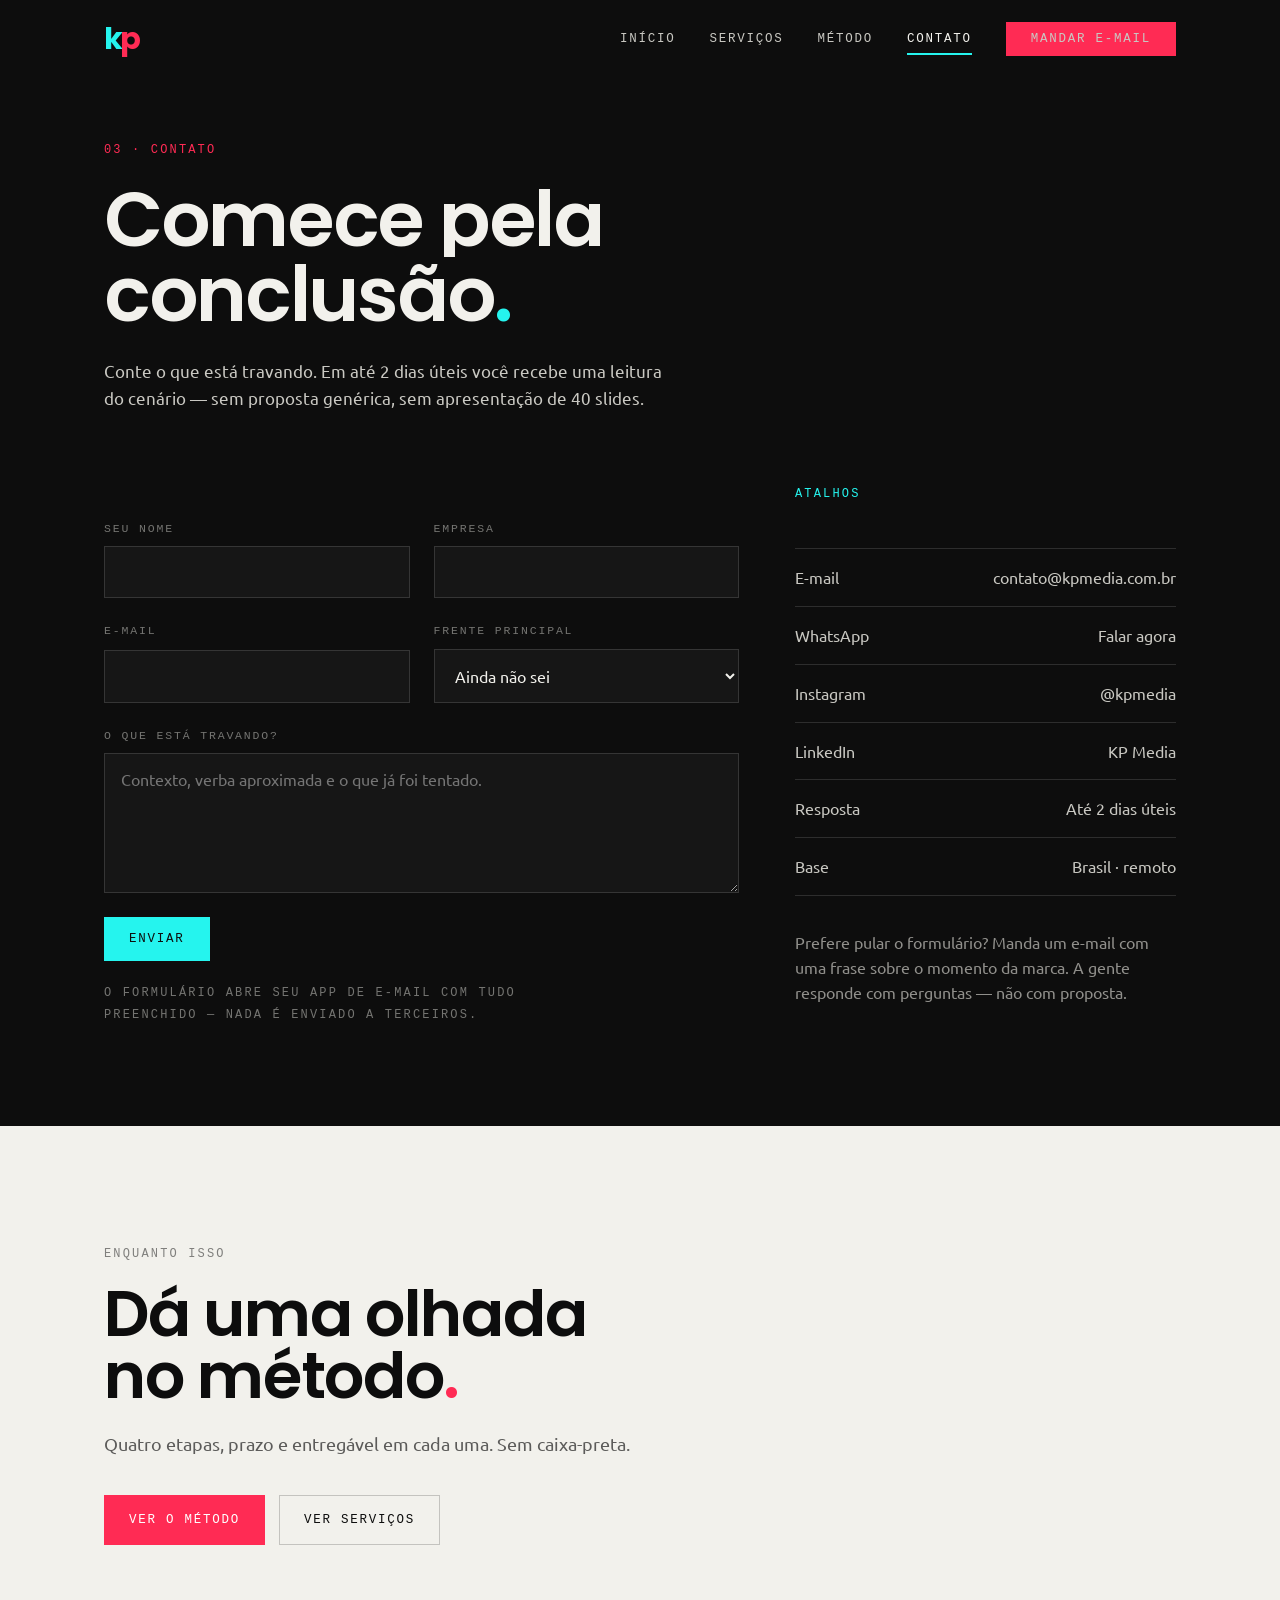
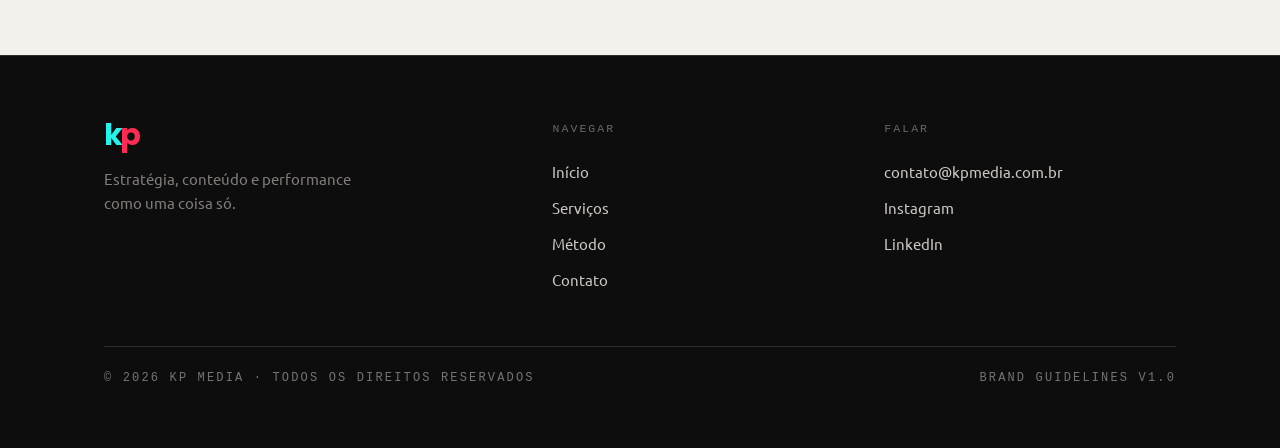
==== contato.html @ c73cdd26 "Site KP Media: 4 páginas com transição de cortina e motion - index, servicos, metodo e contato em HT" ====
<!DOCTYPE html>
<html lang="pt-BR">
<head>
<meta charset="utf-8">
<meta name="viewport" content="width=device-width, initial-scale=1">
<title>Contato — KP Media</title>
<meta name="description" content="Conte o que está travando. Em até 2 dias úteis você recebe uma leitura do cenário.">
<meta name="theme-color" content="#0D0D0D">
<link rel="icon" href="data:image/svg+xml,%3Csvg xmlns='http://www.w3.org/2000/svg' viewBox='0 0 32 32'%3E%3Crect width='32' height='32' fill='%230D0D0D'/%3E%3Ctext x='16' y='25' font-family='Poppins,Ubuntu,sans-serif' font-size='30' font-weight='700' fill='%23FF2B54' text-anchor='middle'%3Ep%3C/text%3E%3C/svg%3E">
<link rel="preconnect" href="https://fonts.googleapis.com">
<link rel="preconnect" href="https://fonts.gstatic.com" crossorigin>
<link href="https://fonts.googleapis.com/css2?family=Poppins:wght@500;600;700&family=Ubuntu:wght@400;500&family=Ubuntu+Sans+Mono:wght@400;500&display=swap" rel="stylesheet">
<link rel="stylesheet" href="assets/css/style.css">
<noscript><style>.curtain,.curtain__mark,.loader,.cursor{display:none!important}.rise{opacity:1;transform:none}.mask>span{transform:none}</style></noscript>
</head>
<body>

<div class="curtain is-cover" id="curtain" aria-hidden="true"><i></i><i></i><i></i><i></i><i></i></div>
<div class="curtain__mark" aria-hidden="true"><span class="logo"><span class="k">k</span><span class="p">p</span></span></div>
<div class="cursor" id="cursor" aria-hidden="true"></div>

<header class="nav" id="nav">
  <div class="wrap nav__in">
    <a href="index.html" class="logo" aria-label="KP Media — início"><span class="k">k</span><span class="p">p</span></a>
    <nav class="nav__links" id="menu">
      <a href="index.html">Início</a>
      <a href="servicos.html">Serviços</a>
      <a href="metodo.html">Método</a>
      <a href="contato.html" aria-current="page">Contato</a>
      <a href="mailto:contato@kpmedia.com.br" class="btn btn--rosa" data-magnet><span>Mandar e-mail</span></a>
    </nav>
    <button class="nav__toggle" id="toggle" aria-label="Abrir menu" aria-expanded="false" aria-controls="menu">
      <i></i><i></i><i></i>
    </button>
  </div>
  <span class="nav__prog" id="prog" aria-hidden="true"></span>
</header>

<main>
<section class="hero hero--curto">
  <div class="wrap">
    <span class="label label--rosa">03 · Contato</span>
    <h1 data-hero>
      <span class="mask"><span>Comece pela</span></span>
      <span class="mask"><span>conclusão<span class="dot-c">.</span></span></span>
    </h1>
    <p class="rise" data-delay="2">Conte o que está travando. Em até 2 dias úteis você recebe uma leitura do cenário — sem proposta genérica, sem apresentação de 40 slides.</p>
  </div>
</section>

<section class="sec sec--top">
  <div class="wrap contato__grid">
    <div>
      <form class="form rise" id="form" novalidate>
        <div class="field">
          <label for="nome">Seu nome</label>
          <input id="nome" name="nome" type="text" autocomplete="name" required>
        </div>
        <div class="field">
          <label for="empresa">Empresa</label>
          <input id="empresa" name="empresa" type="text" autocomplete="organization">
        </div>
        <div class="field">
          <label for="email">E-mail</label>
          <input id="email" name="email" type="email" autocomplete="email" required>
        </div>
        <div class="field">
          <label for="frente">Frente principal</label>
          <select id="frente" name="frente">
            <option>Ainda não sei</option>
            <option>Estratégia</option>
            <option>Conteúdo</option>
            <option>Performance</option>
            <option>As três</option>
          </select>
        </div>
        <div class="field field--full">
          <label for="mensagem">O que está travando?</label>
          <textarea id="mensagem" name="mensagem" placeholder="Contexto, verba aproximada e o que já foi tentado."></textarea>
        </div>
        <div class="form__foot">
          <button type="submit" class="btn btn--ciano" data-magnet><span>Enviar</span></button>
          <span class="form__msg" role="status"></span>
        </div>
      </form>
      <p class="label" style="margin-top:22px;line-height:1.8">O formulário abre seu app de e-mail com tudo preenchido — nada é enviado a terceiros.</p>
    </div>

    <aside>
      <span class="label label--ciano">Atalhos</span>
      <div class="info rise" data-delay="1">
        <div class="info__row"><span>E-mail</span><a href="mailto:contato@kpmedia.com.br">contato@kpmedia.com.br</a></div>
        <div class="info__row"><span>WhatsApp</span><a href="#" data-no-transition>Falar agora</a></div>
        <div class="info__row"><span>Instagram</span><a href="#" data-no-transition>@kpmedia</a></div>
        <div class="info__row"><span>LinkedIn</span><a href="#" data-no-transition>KP Media</a></div>
        <div class="info__row"><span>Resposta</span><span>Até 2 dias úteis</span></div>
        <div class="info__row"><span>Base</span><span>Brasil · remoto</span></div>
      </div>
      <p style="margin-top:34px;font-size:15.5px;color:rgba(201,200,194,.7)">
        Prefere pular o formulário? Manda um e-mail com uma frase sobre o momento da marca. A gente responde com perguntas — não com proposta.
      </p>
    </aside>
  </div>
</section>
</main>

<section class="cta">
  <div class="wrap">
    <span class="label rise">Enquanto isso</span>
    <h2 class="rise" data-delay="1" style="margin-top:18px">Dá uma olhada no método<span class="dot-r">.</span></h2>
    <p class="rise" data-delay="2">Quatro etapas, prazo e entregável em cada uma. Sem caixa-preta.</p>
    <div class="cta__row rise" data-delay="3">
      <a href="metodo.html" class="btn btn--rosa" data-magnet><span>Ver o método</span></a>
      <a href="servicos.html" class="btn btn--claro"><span>Ver serviços</span></a>
    </div>
  </div>
</section>

<footer class="ft">
  <div class="wrap">
    <div class="ft__grid">
      <div>
        <span class="logo"><span class="k">k</span><span class="p">p</span></span>
        <p style="margin-top:16px;font-size:15px;color:rgba(201,200,194,.6);max-width:34ch">
          Estratégia, conteúdo e performance como uma coisa só.
        </p>
      </div>
      <div>
        <h4>Navegar</h4>
        <a href="index.html">Início</a>
        <a href="servicos.html">Serviços</a>
        <a href="metodo.html">Método</a>
        <a href="contato.html">Contato</a>
      </div>
      <div>
        <h4>Falar</h4>
        <a href="mailto:contato@kpmedia.com.br">contato@kpmedia.com.br</a>
        <a href="#" data-no-transition>Instagram</a>
        <a href="#" data-no-transition>LinkedIn</a>
      </div>
    </div>
    <div class="ft__bar">
      <span class="label">© 2026 KP Media · Todos os direitos reservados</span>
      <span class="label">Brand guidelines v1.0</span>
    </div>
    <div class="ft__rule" aria-hidden="true"><i></i><i></i><i></i><i></i></div>
  </div>
</footer>

<script src="assets/js/main.js"></script>
</body>
</html>
---- assets/css/style.css ----
/* ============================================================
   KP MEDIA — folha de estilo única
   Tokens do Manual de Marca v1.0 (2026)
   Proporção alvo: 60% preto · 20% ciano · 15% rosa · 5% apoio
   ============================================================ */
:root{
  --preto:#0D0D0D;
  --grafite:#161616;
  --grafite-2:#1c1c1c;
  --ciano:#25F4EE;
  --rosa:#FF2B54;
  --off:#F2F1EC;
  --amarelo:#FFDE00;
  --violeta:#6C4CF5;
  --corpo-escuro:#C9C8C2;   /* corpo sobre fundo escuro — nunca branco puro */
  --linha:rgba(242,241,236,.14);

  --titulo:'Poppins','Ubuntu',system-ui,sans-serif;   /* fallback de All Round Gothic */
  --texto:'Ubuntu',system-ui,sans-serif;
  --mono:'Ubuntu Sans Mono',ui-monospace,monospace;

  --max:1200px;
  --gut:clamp(20px,5vw,64px);

  --ease:cubic-bezier(.22,1,.36,1);      /* saída suave, entrada rápida */
  --ease-io:cubic-bezier(.76,0,.24,1);   /* cortinas e painéis */
}

*,*::before,*::after{box-sizing:border-box}
html{-webkit-text-size-adjust:100%}
html.smooth{scroll-behavior:smooth}
body{
  margin:0;background:var(--preto);color:var(--corpo-escuro);
  font-family:var(--texto);font-size:17px;line-height:1.6;
  -webkit-font-smoothing:antialiased;overflow-x:hidden;
}
img{max-width:100%;display:block}
a{color:inherit}
::selection{background:var(--ciano);color:var(--preto)}

h1,h2,h3{font-family:var(--titulo);font-weight:600;letter-spacing:-.02em;line-height:.98;margin:0;font-style:normal}
p{margin:0;max-width:66ch}

.wrap{width:100%;max-width:var(--max);margin:0 auto;padding-inline:var(--gut)}
.only-desk{display:block}

/* label mono — único lugar com caixa alta, junto de botões */
.label{
  font-family:var(--mono);font-size:12px;letter-spacing:.18em;
  text-transform:uppercase;color:rgba(242,241,236,.45);display:inline-block;
}
.label--ciano{color:var(--ciano)}
.label--rosa{color:var(--rosa)}
.label--amarelo{color:var(--amarelo)}

/* ---------- Logotipo (PLACEHOLDER) ----------
   O manual proíbe redesenhar o monograma em fonte.
   Trocar este bloco pelo SVG oficial de kp antes de publicar. */
.logo{
  font-family:var(--titulo);font-weight:700;font-size:30px;letter-spacing:-.06em;
  line-height:1;display:inline-block;text-decoration:none;
}
.logo .k{color:var(--ciano);display:inline-block;transition:transform .35s var(--ease)}
.logo .p{color:var(--rosa);margin-left:-.04em;display:inline-block;transition:transform .35s var(--ease)}
.logo:hover .k{transform:translateY(-3px)}
.logo:hover .p{transform:translateY(3px)}

/* ============================ CORTINA DE TRANSIÇÃO ============================ */
.curtain{
  position:fixed;inset:0;z-index:120;display:flex;pointer-events:none;
}
.curtain i{
  flex:1;background:var(--grafite);transform:scaleY(0);transform-origin:bottom;
  transition:transform .5s var(--ease-io);border-block:8px solid var(--ciano);
}
.curtain i:nth-child(2){border-block-color:var(--rosa)}
.curtain i:nth-child(3){border-block-color:var(--amarelo)}
.curtain i:nth-child(4){border-block-color:var(--violeta)}
.curtain i:nth-child(5){border-block-color:var(--ciano)}
.curtain i:nth-child(1){transition-delay:0ms}
.curtain i:nth-child(2){transition-delay:60ms}
.curtain i:nth-child(3){transition-delay:120ms}
.curtain i:nth-child(4){transition-delay:180ms}
.curtain i:nth-child(5){transition-delay:240ms}
/* saída: sobe cobrindo a tela */
.curtain.is-out i{transform:scaleY(1);transform-origin:bottom}
/* entrada: começa cobrindo e desce */
.curtain.is-cover i{transform:scaleY(1);transform-origin:top;transition:none}
.curtain.is-in i{transform:scaleY(0);transform-origin:top;transition:transform .5s var(--ease-io)}
.curtain__mark{
  position:fixed;inset:0;z-index:121;display:grid;place-items:center;pointer-events:none;
  opacity:0;transition:opacity .3s ease;
}
.curtain__mark .logo{font-size:44px}
.curtain.is-out ~ .curtain__mark{opacity:1}

/* ============================ PRELOADER ============================ */
.loader{
  position:fixed;inset:0;z-index:200;background:var(--preto);
  display:grid;place-items:center;gap:0;
  transition:opacity .5s ease,visibility .5s ease;
}
.loader.done{opacity:0;visibility:hidden}
.loader__in{display:grid;justify-items:center;gap:26px;padding-inline:var(--gut)}
.loader .logo{font-size:56px}
.loader__bar{width:min(280px,60vw);height:2px;background:var(--linha);overflow:hidden}
.loader__bar i{display:block;height:100%;width:0;background:var(--ciano);transition:width .2s linear}
.loader__num{font-family:var(--mono);font-size:12px;letter-spacing:.18em;color:rgba(242,241,236,.45)}

/* ============================ NAV ============================ */
.nav{
  position:fixed;inset:0 0 auto 0;z-index:60;
  background:rgba(13,13,13,0);backdrop-filter:blur(0);
  transition:background .3s ease,backdrop-filter .3s ease,border-color .3s ease,transform .4s var(--ease);
  border-bottom:1px solid transparent;
}
.nav.solid{background:rgba(13,13,13,.88);backdrop-filter:blur(14px);border-bottom-color:var(--linha)}
.nav.hide{transform:translateY(-100%)}
.nav__in{display:flex;align-items:center;justify-content:space-between;gap:24px;height:78px}
.nav__links{display:flex;gap:34px;align-items:center}
.nav__links a{
  font-family:var(--mono);font-size:12.5px;letter-spacing:.14em;text-transform:uppercase;
  text-decoration:none;color:var(--corpo-escuro);padding-block:6px;position:relative;
  transition:color .2s ease;
}
.nav__links a::after{
  content:"";position:absolute;left:0;bottom:0;height:2px;width:0;background:var(--ciano);
  transition:width .25s var(--ease);
}
.nav__links a:hover::after,.nav__links a[aria-current="page"]::after{width:100%}
.nav__links a[aria-current="page"]{color:var(--off)}
.nav__links .btn::after{display:none}

/* barra de progresso de leitura */
.nav__prog{position:absolute;left:0;bottom:-1px;height:2px;width:100%;transform:scaleX(0);transform-origin:left;
  background:linear-gradient(90deg,var(--ciano),var(--rosa));transition:transform .1s linear}

.btn{
  display:inline-flex;align-items:center;gap:10px;
  font-family:var(--mono);font-size:12.5px;letter-spacing:.14em;text-transform:uppercase;
  padding:14px 24px;text-decoration:none;border:1px solid transparent;cursor:pointer;
  position:relative;overflow:hidden;isolation:isolate;
  transition:transform .18s var(--ease),color .25s ease,border-color .25s ease;
}
.btn > span{position:relative;z-index:2}
.btn::before{
  content:"";position:absolute;inset:0;z-index:1;transform:scaleY(0);transform-origin:bottom;
  transition:transform .32s var(--ease);
}
.btn:hover{transform:translateY(-2px)}
.btn:hover::before{transform:scaleY(1);transform-origin:top}
.btn--rosa{background:var(--rosa);color:#fff}            /* rosa → texto branco */
.btn--rosa::before{background:var(--off)}
.btn--rosa:hover{color:var(--preto)}
.btn--ciano{background:var(--ciano);color:var(--preto)}   /* ciano → texto preto */
.btn--ciano::before{background:var(--off)}
.btn--ciano:hover{color:var(--preto)}
.btn--ghost{border-color:var(--linha);color:var(--corpo-escuro)}
.btn--ghost::before{background:var(--ciano)}
.btn--ghost:hover{color:var(--preto);border-color:var(--ciano)}
.btn--preto{background:var(--preto);color:var(--off)}
.btn--preto::before{background:var(--off)}
.btn--preto:hover{color:var(--preto)}
.btn--claro{border-color:rgba(13,13,13,.2);color:var(--preto)}
.btn--claro::before{background:var(--preto)}
.btn--claro:hover{color:var(--off);border-color:var(--preto)}
.nav__toggle{display:none;background:none;border:0;color:var(--off);cursor:pointer;padding:8px;width:44px;height:44px}
.nav__toggle i{display:block;height:2px;background:var(--off);margin:5px 0;transition:transform .3s var(--ease),opacity .2s ease}
.nav__toggle[aria-expanded="true"] i:nth-child(1){transform:translateY(7px) rotate(45deg)}
.nav__toggle[aria-expanded="true"] i:nth-child(2){opacity:0}
.nav__toggle[aria-expanded="true"] i:nth-child(3){transform:translateY(-7px) rotate(-45deg)}

/* ============================ HERO ============================ */
.hero{position:relative;padding:150px 0 90px;overflow:hidden}
.hero__grid{display:grid;grid-template-columns:1.35fr .65fr;gap:56px;align-items:center}
.hero h1{
  font-size:clamp(44px,7.6vw,104px);letter-spacing:-.03em;color:var(--off);
  margin:26px 0 30px;
}
.hero h1 .dot-r{color:var(--rosa)}
.hero h1 .dot-c{color:var(--ciano)}
.hero p{font-size:clamp(17px,1.35vw,20px);max-width:56ch}
.hero__cta{display:flex;flex-wrap:wrap;gap:14px;margin-top:38px}
.hero--curto{padding:132px 0 64px}
.hero--curto h1{font-size:clamp(38px,6vw,80px);margin:22px 0 24px}

/* linhas de título com máscara (efeito de subida) */
.mask{display:block;overflow:hidden}
.mask > span{display:block;transform:translateY(110%);transition:transform .9s var(--ease)}
.is-ready .mask > span,.rise.in .mask > span{transform:none}
.mask:nth-child(2) > span{transition-delay:.08s}
.mask:nth-child(3) > span{transition-delay:.16s}

/* grafismos: corte diagonal 45° do k + contraforma do p */
.art{position:relative;aspect-ratio:1/1.12;min-height:260px;background:var(--grafite);overflow:hidden}
.art__diag{
  position:absolute;inset:0;background:var(--ciano);
  clip-path:polygon(100% 22%,100% 100%,0 100%);
  animation:diag 14s var(--ease) infinite alternate;
}
.art__p{
  position:absolute;width:44%;aspect-ratio:1/1.18;border-radius:50%;
  background:var(--rosa);left:11%;top:11%;will-change:transform;
}
.art__blk{position:absolute;right:0;top:0;width:22%;aspect-ratio:1;background:var(--amarelo);will-change:transform}
@keyframes diag{
  0%{clip-path:polygon(100% 22%,100% 100%,0 100%)}
  100%{clip-path:polygon(100% 8%,100% 100%,0 100%)}
}

/* ============================ MARQUEE ============================ */
.marquee{
  border-block:1px solid var(--linha);padding:18px 0;overflow:hidden;
  display:flex;gap:0;user-select:none;
}
.marquee__track{display:flex;gap:0;flex:0 0 auto;animation:slide 28s linear infinite}
.marquee:hover .marquee__track{animation-play-state:paused}
.marquee span{
  font-family:var(--titulo);font-weight:600;font-size:clamp(22px,3vw,38px);
  color:rgba(242,241,236,.16);padding-inline:26px;white-space:nowrap;letter-spacing:-.02em;
}
.marquee span b{color:var(--ciano);font-weight:600}
.marquee span i{color:var(--rosa);font-style:normal}
@keyframes slide{to{transform:translateX(-100%)}}

/* ============================ PILARES ============================ */
.pillars{border-top:1px solid var(--linha);border-bottom:1px solid var(--linha);padding:56px 0}
.pillars__grid{display:grid;grid-template-columns:repeat(3,1fr);gap:40px}
.pillar{border-top:2px solid;padding-top:18px;transition:transform .3s var(--ease)}
.pillar:hover{transform:translateY(-4px)}
.pillar:nth-child(1){border-color:var(--ciano)}
.pillar:nth-child(2){border-color:var(--rosa)}
.pillar:nth-child(3){border-color:var(--amarelo)}
.pillar h3{font-size:19px;color:var(--off);margin-bottom:7px;letter-spacing:-.01em;line-height:1.2}
.pillar p{font-size:15.5px;color:rgba(201,200,194,.7)}

/* ============================ SEÇÃO GENÉRICA ============================ */
.sec{padding:110px 0 100px}
.sec--top{padding-top:0}
.sec__head{display:grid;grid-template-columns:1fr 1fr;gap:48px;align-items:end;margin-bottom:56px}
.sec__head h2{font-size:clamp(34px,4.6vw,62px);color:var(--off)}
.sec__head h2 em{font-style:normal;color:var(--ciano)}
.sec__head h2 .r{color:var(--rosa)}

/* ============================ CARDS DE SERVIÇO ============================ */
.cards{display:grid;grid-template-columns:repeat(3,1fr);gap:2px;background:var(--linha)}
.card{
  background:var(--grafite);padding:44px 34px 40px;position:relative;overflow:hidden;
  transition:background .25s ease;
}
.card::before{ /* corte diagonal 45°, sempre */
  content:"";position:absolute;top:0;right:0;width:74px;aspect-ratio:1;
  clip-path:polygon(100% 0,100% 100%,0 0);opacity:.9;transition:width .35s var(--ease);
}
.card:nth-child(1)::before{background:var(--ciano)}
.card:nth-child(2)::before{background:var(--rosa)}
.card:nth-child(3)::before{background:var(--amarelo)}
.card:hover{background:var(--grafite-2)}
.card:hover::before{width:110px}
.card h3{font-size:27px;color:var(--off);margin:20px 0 12px}
.card p{font-size:15.5px;color:rgba(201,200,194,.72)}
.card ul{list-style:none;margin:26px 0 0;padding:0;border-top:1px solid var(--linha)}
.card li{
  font-size:14.5px;padding:11px 0;border-bottom:1px solid var(--linha);
  display:flex;gap:12px;align-items:baseline;color:rgba(201,200,194,.85);
  transition:padding-left .25s var(--ease),color .25s ease;
}
.card li:hover{padding-left:8px;color:var(--off)}
.card li span{font-family:var(--mono);font-size:11px;color:rgba(242,241,236,.35)}

/* ============================ NÚMEROS ============================ */
.stats{display:grid;grid-template-columns:repeat(4,1fr);gap:2px;background:var(--linha)}
.stat{background:var(--preto);padding:38px 26px}
.stat b{
  display:block;font-family:var(--titulo);font-weight:700;letter-spacing:-.03em;
  font-size:clamp(38px,4.6vw,60px);color:var(--off);line-height:1;
}
.stat:nth-child(1) b{color:var(--ciano)}
.stat:nth-child(2) b{color:var(--rosa)}
.stat:nth-child(3) b{color:var(--amarelo)}
.stat:nth-child(4) b{color:var(--violeta)}
.stat p{font-size:14.5px;color:rgba(201,200,194,.62);margin-top:12px;max-width:24ch}

/* ============================ PASSOS / MÉTODO ============================ */
.steps{display:grid;gap:2px;background:var(--linha);border-block:1px solid var(--linha)}
.step{background:var(--preto);padding:34px 0;position:relative}
.step__in{display:grid;grid-template-columns:110px 1fr 1fr;gap:32px;align-items:start}
.step__n{font-family:var(--mono);font-size:12px;letter-spacing:.18em;color:rgba(242,241,236,.35);padding-top:6px}
.step h3{font-size:clamp(24px,2.8vw,34px);color:var(--off)}
.step p{font-size:15.5px;color:rgba(201,200,194,.7)}
.step::after{
  content:"";position:absolute;left:0;top:0;height:100%;width:3px;background:var(--ciano);
  transform:scaleY(0);transform-origin:top;transition:transform .45s var(--ease);
}
.step.in::after{transform:scaleY(1)}
.step:nth-child(2)::after{background:var(--rosa)}
.step:nth-child(3)::after{background:var(--amarelo)}
.step:nth-child(4)::after{background:var(--violeta)}

/* ============================ ACORDEÃO ============================ */
.acc{border-top:1px solid var(--linha)}
.acc__item{border-bottom:1px solid var(--linha)}
.acc__btn{
  width:100%;background:none;border:0;color:var(--off);text-align:left;cursor:pointer;
  font-family:var(--titulo);font-weight:600;font-size:clamp(18px,2vw,24px);letter-spacing:-.01em;
  padding:26px 44px 26px 0;position:relative;transition:color .2s ease;
}
.acc__btn:hover{color:var(--ciano)}
.acc__btn::after{
  content:"";position:absolute;right:6px;top:50%;width:14px;height:2px;background:currentColor;
  transform:translateY(-50%);
}
.acc__btn::before{
  content:"";position:absolute;right:12px;top:50%;width:2px;height:14px;background:currentColor;
  transform:translateY(-50%) scaleY(1);transition:transform .3s var(--ease);
}
.acc__btn[aria-expanded="true"]::before{transform:translateY(-50%) scaleY(0)}
.acc__panel{display:grid;grid-template-rows:0fr;transition:grid-template-rows .4s var(--ease)}
.acc__panel > div{overflow:hidden}
.acc__item.open .acc__panel{grid-template-rows:1fr}
.acc__panel p{font-size:15.5px;color:rgba(201,200,194,.7);padding-bottom:26px;max-width:70ch}

/* ============================ CITAÇÃO ============================ */
.quote{padding:100px 0;border-top:1px solid var(--linha)}
.quote blockquote{margin:0;max-width:22ch}
.quote q{
  font-family:var(--titulo);font-weight:600;font-size:clamp(28px,4vw,54px);color:var(--off);
  letter-spacing:-.02em;line-height:1.04;quotes:none;display:block;max-width:20ch;
}
.quote q em{font-style:normal;color:var(--rosa)}
.quote figcaption{margin-top:28px}

/* ============================ FAIXA 45° ============================ */
.stripe{
  padding:52px 0;color:var(--preto);
  background:repeating-linear-gradient(45deg,var(--amarelo) 0 26px,var(--preto) 26px 52px);
}
.stripe__in{
  background:var(--amarelo);padding:34px var(--gut);
  display:flex;flex-wrap:wrap;gap:24px;align-items:center;justify-content:space-between;
  max-width:var(--max);margin:0 auto;
}
.stripe h3{font-size:clamp(22px,2.6vw,32px);color:var(--preto);max-width:22ch}

/* ============================ CTA ============================ */
.cta{padding:110px 0;background:var(--off);color:var(--preto)}
.cta h2{font-size:clamp(34px,5vw,68px);color:var(--preto);max-width:14ch}
.cta h2 .dot-c{color:var(--ciano)}
.cta h2 .dot-r{color:var(--rosa)}
.cta p{color:rgba(13,13,13,.66);margin-top:22px;font-size:18px}
.cta__row{display:flex;flex-wrap:wrap;gap:14px;margin-top:36px}
.cta .label{color:rgba(13,13,13,.5)}

/* ============================ FORMULÁRIO ============================ */
.form{display:grid;grid-template-columns:1fr 1fr;gap:24px;margin-top:44px;max-width:820px}
.field{display:grid;gap:8px}
.field--full{grid-column:1/-1}
.field label{font-family:var(--mono);font-size:11.5px;letter-spacing:.16em;text-transform:uppercase;color:rgba(242,241,236,.45)}
.field input,.field textarea,.field select{
  background:var(--grafite);border:1px solid var(--linha);color:var(--off);
  font-family:var(--texto);font-size:16px;padding:15px 16px;width:100%;
  transition:border-color .25s ease,background .25s ease;
}
.field textarea{min-height:140px;resize:vertical}
.field input:focus,.field textarea:focus,.field select:focus{
  outline:none;border-color:var(--ciano);background:var(--grafite-2);
}
.form__foot{grid-column:1/-1;display:flex;flex-wrap:wrap;gap:18px;align-items:center}
.form__msg{font-family:var(--mono);font-size:12px;letter-spacing:.12em;text-transform:uppercase;color:var(--ciano);opacity:0;transition:opacity .3s ease}
.form__msg.show{opacity:1}

/* lista de contato */
.contato__grid{display:grid;grid-template-columns:1.25fr .75fr;gap:56px;align-items:start}
.info{border-top:1px solid var(--linha);margin-top:44px}
.info__row{display:flex;justify-content:space-between;gap:20px;padding:16px 0;border-bottom:1px solid var(--linha);font-size:15.5px}
.info__row a{text-decoration:none;transition:color .2s ease}
.info__row a:hover{color:var(--ciano)}

/* ============================ FOOTER ============================ */
.ft{padding:64px 0 30px;border-top:1px solid var(--linha)}
.ft__grid{display:grid;grid-template-columns:1.4fr 1fr 1fr;gap:40px;margin-bottom:48px}
.ft h4{font-family:var(--mono);font-size:11.5px;letter-spacing:.18em;text-transform:uppercase;
  color:rgba(242,241,236,.4);margin:0 0 16px;font-weight:400}
.ft a{display:block;text-decoration:none;font-size:15px;padding:6px 0;color:var(--corpo-escuro);
  transition:color .2s ease,transform .2s var(--ease)}
.ft a:hover{color:var(--ciano);transform:translateX(4px)}
.ft__bar{
  display:flex;flex-wrap:wrap;gap:14px;justify-content:space-between;align-items:center;
  border-top:1px solid var(--linha);padding-top:22px;
}
.ft__rule{display:flex;height:5px;margin-top:26px}
.ft__rule i{flex:1;transform:scaleX(0);transform-origin:left;transition:transform .6s var(--ease)}
.ft__rule.in i{transform:scaleX(1)}
.ft__rule i:nth-child(1){background:var(--ciano);transition-delay:0s}
.ft__rule i:nth-child(2){background:var(--rosa);transition-delay:.1s}
.ft__rule i:nth-child(3){background:var(--amarelo);transition-delay:.2s}
.ft__rule i:nth-child(4){background:var(--violeta);transition-delay:.3s}

/* ============================ CURSOR ============================ */
.cursor{
  position:fixed;top:0;left:0;width:26px;height:26px;border:1px solid var(--ciano);border-radius:50%;
  z-index:150;pointer-events:none;transform:translate(-50%,-50%);opacity:0;
  transition:opacity .3s ease,width .25s var(--ease),height .25s var(--ease),background .25s ease;
  mix-blend-mode:difference;
}
.cursor.on{opacity:1}
.cursor.big{width:56px;height:56px;background:rgba(37,244,238,.16)}

/* ============================ MOTION ============================ */
.rise{opacity:0;transform:translateY(24px);transition:opacity .7s var(--ease),transform .7s var(--ease)}
.rise.in{opacity:1;transform:none}
.rise[data-delay="1"]{transition-delay:.09s}
.rise[data-delay="2"]{transition-delay:.18s}
.rise[data-delay="3"]{transition-delay:.27s}
.rise[data-delay="4"]{transition-delay:.36s}

/* ============================ RESPONSIVO ============================ */
@media (max-width:960px){
  .hero__grid{grid-template-columns:1fr}
  .art{order:-1;max-width:300px;min-height:200px}
  .cards{grid-template-columns:1fr}
  .sec__head{grid-template-columns:1fr;gap:20px}
  .pillars__grid{grid-template-columns:1fr;gap:28px}
  .stats{grid-template-columns:1fr 1fr}
  .step__in{grid-template-columns:1fr;gap:14px}
  .contato__grid{grid-template-columns:1fr;gap:36px}
  .ft__grid{grid-template-columns:1fr 1fr;gap:32px}
}
@media (max-width:720px){
  .only-desk{display:none}
  .nav__links{
    position:fixed;inset:78px 0 auto 0;flex-direction:column;gap:0;align-items:stretch;
    background:var(--preto);border-bottom:1px solid var(--linha);padding:8px var(--gut) 22px;
    display:none;
  }
  .nav__links.open{display:flex}
  .nav__links.open a{animation:navIn .4s var(--ease) both}
  .nav__links.open a:nth-child(1){animation-delay:.04s}
  .nav__links.open a:nth-child(2){animation-delay:.09s}
  .nav__links.open a:nth-child(3){animation-delay:.14s}
  .nav__links.open a:nth-child(4){animation-delay:.19s}
  .nav__links.open a:nth-child(5){animation-delay:.24s}
  @keyframes navIn{from{opacity:0;transform:translateY(12px)}to{opacity:1;transform:none}}
  .nav__links a{padding:15px 0;border-bottom:1px solid var(--linha)}
  .nav__links .btn{justify-content:center;margin-top:14px;border-bottom:0}
  .nav__toggle{display:block}
  .hero{padding-top:118px}
  .sec{padding:80px 0 70px}
  .stats{grid-template-columns:1fr}
  .form{grid-template-columns:1fr}
  .stripe__in{flex-direction:column;align-items:flex-start}
  .ft__grid{grid-template-columns:1fr}
}

@media (prefers-reduced-motion:reduce){
  .rise{opacity:1;transform:none;transition:none}
  .mask > span{transform:none;transition:none}
  .curtain,.curtain__mark,.cursor{display:none}
  .marquee__track,.art__diag{animation:none}
  .step::after,.ft__rule i{transform:none}
  html.smooth{scroll-behavior:auto}
  *{animation-duration:.001ms !important;transition-duration:.001ms !important}
}
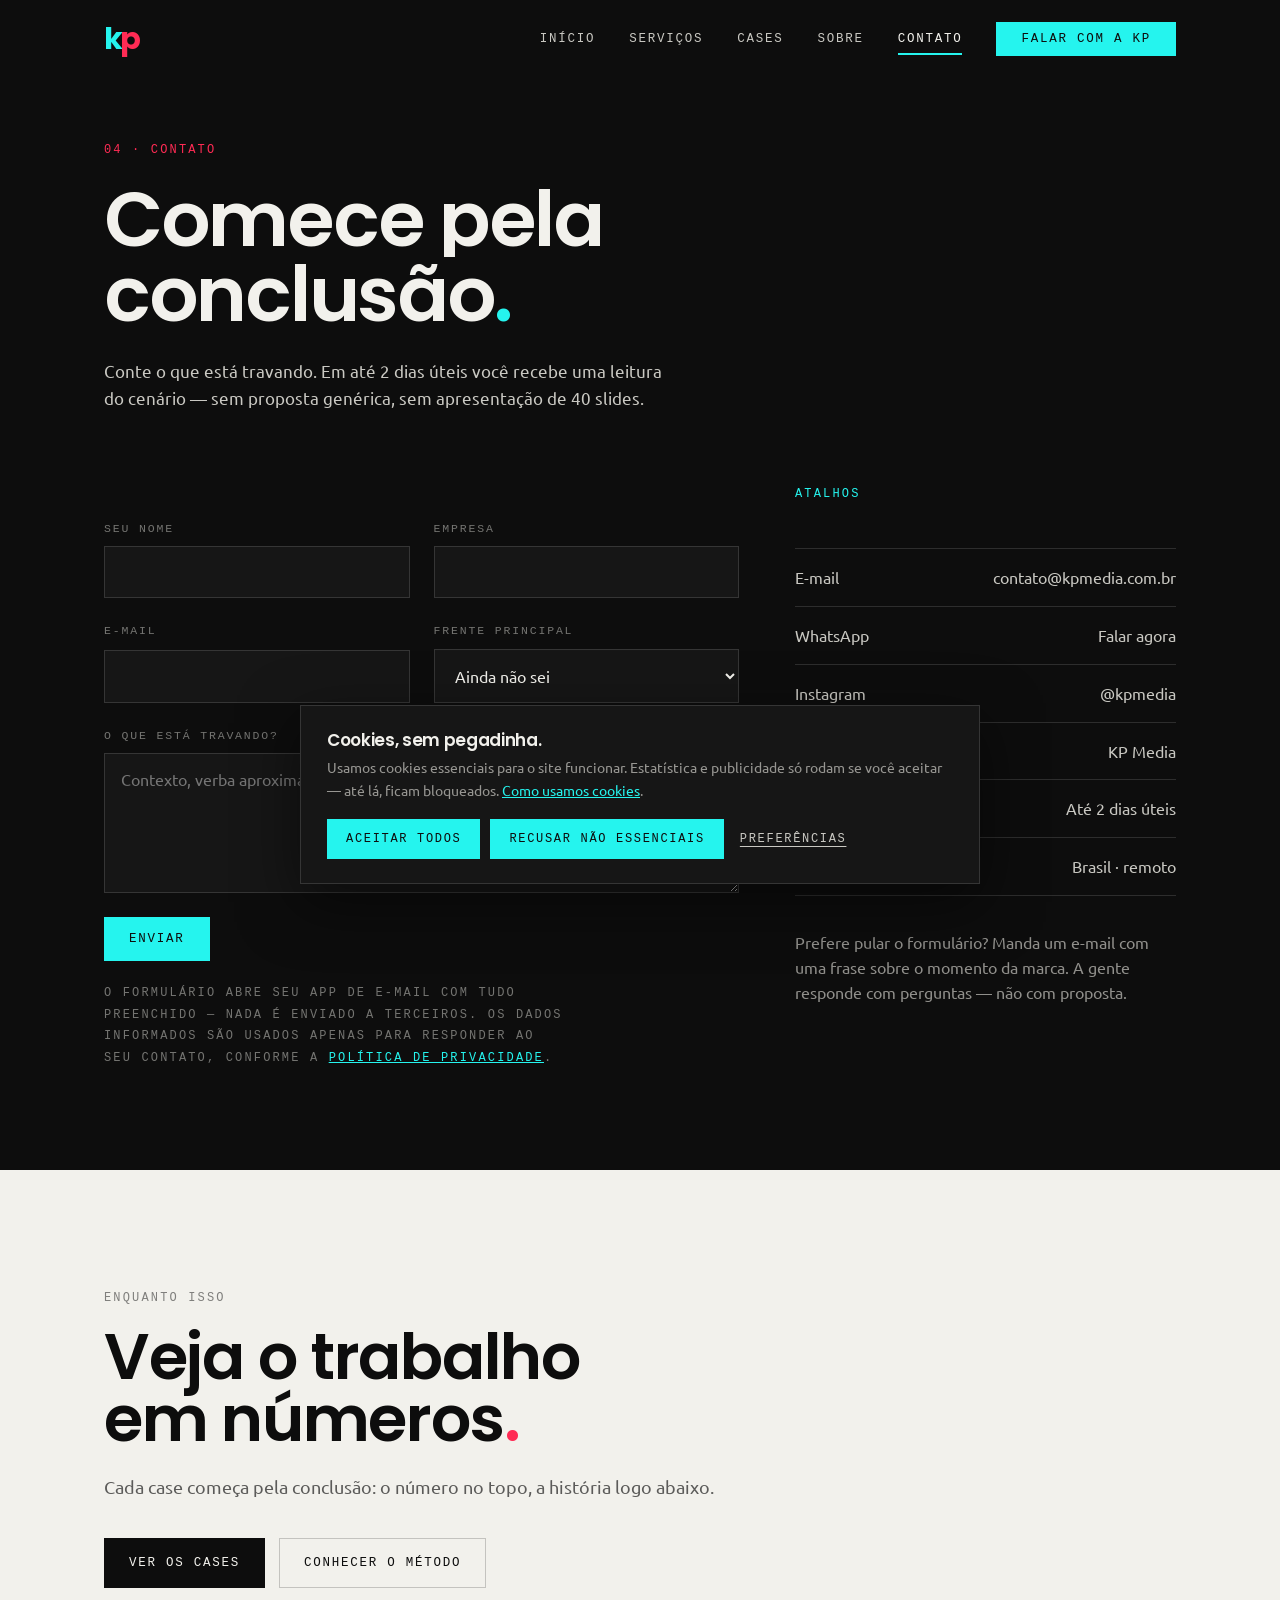
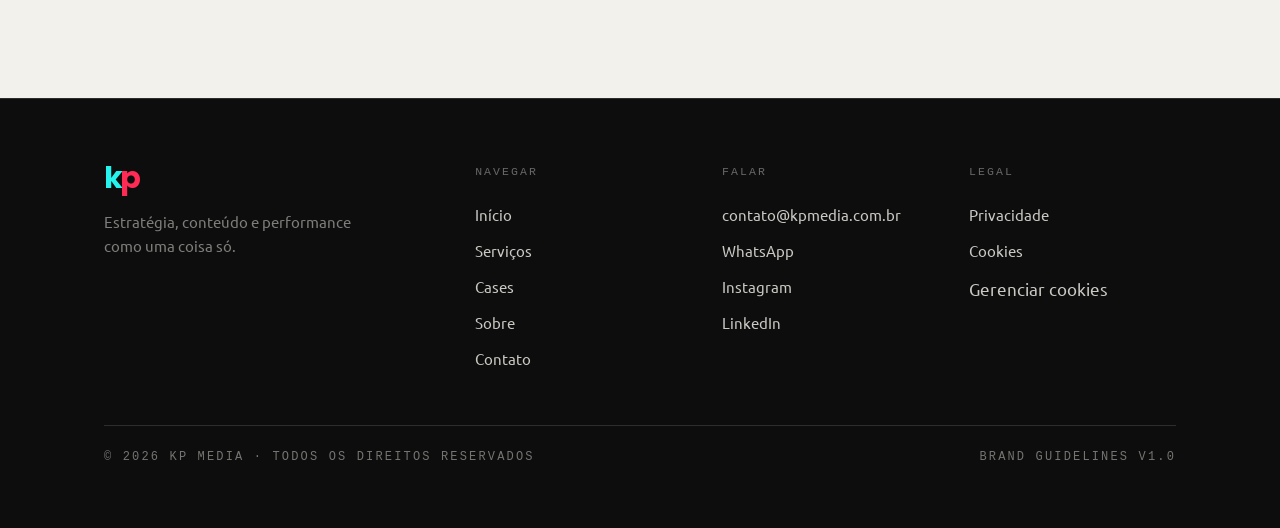
==== commit 847398a3: "Faixa visual nos cases, og-image, 404, robots/sitemap e reveals extras - Páginas de case ganham faix" ====
--- a/contato.html
+++ b/contato.html
@@ -4,16 +4,26 @@
 <meta charset="utf-8">
 <meta name="viewport" content="width=device-width, initial-scale=1">
 <title>Contato — KP Media</title>
-<meta name="description" content="Conte o que está travando. Em até 2 dias úteis você recebe uma leitura do cenário.">
+<meta name="description" content="Conte o que está travando. Em até 2 dias úteis você recebe uma leitura do cenário — sem proposta genérica.">
 <meta name="theme-color" content="#0D0D0D">
+<meta property="og:title" content="Contato — KP Media">
+<meta property="og:description" content="Conte o que está travando. Em até 2 dias úteis você recebe uma leitura do cenário — sem proposta genérica.">
+<meta property="og:type" content="website">
+<!-- TROCAR o domínio quando o site for publicado -->
+<meta property="og:image" content="https://www.kpmedia.com.br/assets/og/og.png">
+<meta property="og:image:width" content="1200">
+<meta property="og:image:height" content="630">
+<meta name="twitter:card" content="summary_large_image">
 <link rel="icon" href="data:image/svg+xml,%3Csvg xmlns='http://www.w3.org/2000/svg' viewBox='0 0 32 32'%3E%3Crect width='32' height='32' fill='%230D0D0D'/%3E%3Ctext x='16' y='25' font-family='Poppins,Ubuntu,sans-serif' font-size='30' font-weight='700' fill='%23FF2B54' text-anchor='middle'%3Ep%3C/text%3E%3C/svg%3E">
 <link rel="preconnect" href="https://fonts.googleapis.com">
 <link rel="preconnect" href="https://fonts.gstatic.com" crossorigin>
 <link href="https://fonts.googleapis.com/css2?family=Poppins:wght@500;600;700&family=Ubuntu:wght@400;500&family=Ubuntu+Sans+Mono:wght@400;500&display=swap" rel="stylesheet">
 <link rel="stylesheet" href="assets/css/style.css">
-<noscript><style>.curtain,.curtain__mark,.loader,.cursor{display:none!important}.rise{opacity:1;transform:none}.mask>span{transform:none}</style></noscript>
+<noscript><style>.curtain,.curtain__mark,.loader,.cursor,.ckbar{display:none!important}.rise{opacity:1;transform:none}.mask>span{transform:none}</style></noscript>
 </head>
 <body>
+
+<a class="skip-link" href="#conteudo">Pular para o conteúdo</a>
 
 <div class="curtain is-cover" id="curtain" aria-hidden="true"><i></i><i></i><i></i><i></i><i></i></div>
 <div class="curtain__mark" aria-hidden="true"><span class="logo"><span class="k">k</span><span class="p">p</span></span></div>
@@ -22,12 +32,13 @@
 <header class="nav" id="nav">
   <div class="wrap nav__in">
     <a href="index.html" class="logo" aria-label="KP Media — início"><span class="k">k</span><span class="p">p</span></a>
-    <nav class="nav__links" id="menu">
+    <nav class="nav__links" id="menu" aria-label="Navegação principal">
       <a href="index.html">Início</a>
       <a href="servicos.html">Serviços</a>
-      <a href="metodo.html">Método</a>
+      <a href="cases.html">Cases</a>
+      <a href="sobre.html">Sobre</a>
       <a href="contato.html" aria-current="page">Contato</a>
-      <a href="mailto:contato@kpmedia.com.br" class="btn btn--rosa" data-magnet><span>Mandar e-mail</span></a>
+      <a href="contato.html" class="btn btn--ciano" data-magnet><span>Falar com a KP</span></a>
     </nav>
     <button class="nav__toggle" id="toggle" aria-label="Abrir menu" aria-expanded="false" aria-controls="menu">
       <i></i><i></i><i></i>
@@ -36,10 +47,10 @@
   <span class="nav__prog" id="prog" aria-hidden="true"></span>
 </header>
 
-<main>
+<main id="conteudo">
 <section class="hero hero--curto">
   <div class="wrap">
-    <span class="label label--rosa">03 · Contato</span>
+    <span class="label label--rosa">04 · Contato</span>
     <h1 data-hero>
       <span class="mask"><span>Comece pela</span></span>
       <span class="mask"><span>conclusão<span class="dot-c">.</span></span></span>
@@ -83,7 +94,11 @@
           <span class="form__msg" role="status"></span>
         </div>
       </form>
-      <p class="label" style="margin-top:22px;line-height:1.8">O formulário abre seu app de e-mail com tudo preenchido — nada é enviado a terceiros.</p>
+      <p class="label" style="margin-top:22px;line-height:1.8;max-width:64ch">
+        O formulário abre seu app de e-mail com tudo preenchido — nada é enviado a terceiros.
+        Os dados informados são usados apenas para responder ao seu contato, conforme a
+        <a href="privacidade.html" style="color:var(--ciano)">política de privacidade</a>.
+      </p>
     </div>
 
     <aside>
@@ -107,15 +122,16 @@
 <section class="cta">
   <div class="wrap">
     <span class="label rise">Enquanto isso</span>
-    <h2 class="rise" data-delay="1" style="margin-top:18px">Dá uma olhada no método<span class="dot-r">.</span></h2>
-    <p class="rise" data-delay="2">Quatro etapas, prazo e entregável em cada uma. Sem caixa-preta.</p>
+    <h2 class="rise" data-delay="1" style="margin-top:18px">Veja o trabalho em números<span class="dot-r">.</span></h2>
+    <p class="rise" data-delay="2">Cada case começa pela conclusão: o número no topo, a história logo abaixo.</p>
     <div class="cta__row rise" data-delay="3">
-      <a href="metodo.html" class="btn btn--rosa" data-magnet><span>Ver o método</span></a>
-      <a href="servicos.html" class="btn btn--claro"><span>Ver serviços</span></a>
+      <a href="cases.html" class="btn btn--escuro" data-magnet><span>Ver os cases</span></a>
+      <a href="sobre.html" class="btn btn--claro"><span>Conhecer o método</span></a>
     </div>
   </div>
 </section>
 
+<!-- ============================ FOOTER ============================ -->
 <footer class="ft">
   <div class="wrap">
     <div class="ft__grid">
@@ -129,24 +145,65 @@
         <h4>Navegar</h4>
         <a href="index.html">Início</a>
         <a href="servicos.html">Serviços</a>
-        <a href="metodo.html">Método</a>
+        <a href="cases.html">Cases</a>
+        <a href="sobre.html">Sobre</a>
         <a href="contato.html">Contato</a>
       </div>
       <div>
         <h4>Falar</h4>
         <a href="mailto:contato@kpmedia.com.br">contato@kpmedia.com.br</a>
+        <a href="#" data-no-transition>WhatsApp</a>
         <a href="#" data-no-transition>Instagram</a>
         <a href="#" data-no-transition>LinkedIn</a>
       </div>
+      <div>
+        <h4>Legal</h4>
+        <a href="privacidade.html">Privacidade</a>
+        <a href="cookies.html">Cookies</a>
+        <button type="button" data-cookie-prefs>Gerenciar cookies</button>
+      </div>
     </div>
     <div class="ft__bar">
       <span class="label">© 2026 KP Media · Todos os direitos reservados</span>
+      <!-- TROCAR: razão social e CNPJ reais (item 3 da arquitetura) -->
       <span class="label">Brand guidelines v1.0</span>
     </div>
     <div class="ft__rule" aria-hidden="true"><i></i><i></i><i></i><i></i></div>
   </div>
 </footer>
 
-<script src="assets/js/main.js"></script>
+<!-- ============================ COOKIES (LGPD) ============================ -->
+<div class="ckbar" id="ckbar" role="dialog" aria-labelledby="ck-title" aria-describedby="ck-desc">
+  <h2 id="ck-title">Cookies, sem pegadinha.</h2>
+  <p id="ck-desc">Usamos cookies essenciais para o site funcionar. Estatística e publicidade só rodam se você aceitar — até lá, ficam bloqueados. <a href="cookies.html">Como usamos cookies</a>.</p>
+  <div class="ckbar__opts" id="ck-opts">
+    <div class="ckopt">
+      <div><b>Essenciais</b><span>Necessários para o site funcionar. Não coletam dados de navegação.</span></div>
+      <input type="checkbox" checked disabled aria-label="Cookies essenciais (sempre ativos)">
+    </div>
+    <div class="ckopt">
+      <div><b>Estatística</b><span>Nos ajudam a entender o uso do site (ex.: Google Analytics).</span></div>
+      <input type="checkbox" id="ck-analytics" aria-label="Permitir cookies de estatística">
+    </div>
+    <div class="ckopt">
+      <div><b>Publicidade</b><span>Medem campanhas e personalizam anúncios (ex.: pixel do Meta).</span></div>
+      <input type="checkbox" id="ck-ads" aria-label="Permitir cookies de publicidade">
+    </div>
+    <div class="ckbar__row">
+      <button type="button" class="btn btn--ghost" id="ck-save"><span>Salvar preferências</span></button>
+    </div>
+  </div>
+  <div class="ckbar__row">
+    <button type="button" class="btn btn--ciano" id="ck-accept"><span>Aceitar todos</span></button>
+    <button type="button" class="btn btn--ciano" id="ck-reject"><span>Recusar não essenciais</span></button>
+    <button type="button" class="ckbar__pref" id="ck-pref" aria-expanded="false" aria-controls="ck-opts">Preferências</button>
+  </div>
+</div>
+
+<script defer src="assets/vendor/gsap.min.js"></script>
+<script defer src="assets/vendor/ScrollTrigger.min.js"></script>
+<script defer src="assets/vendor/SplitText.min.js"></script>
+<script defer src="assets/vendor/lenis.min.js"></script>
+<script defer src="assets/js/main.js"></script>
 </body>
 </html>
--- a/assets/css/style.css
+++ b/assets/css/style.css
@@ -65,9 +65,13 @@
 .logo:hover .k{transform:translateY(-3px)}
 .logo:hover .p{transform:translateY(3px)}
 
-/* ============================ CORTINA DE TRANSIÇÃO ============================ */
+/* ============================ CORTINA DE TRANSIÇÃO (diagonal 45°) ============================
+   O grafismo do corte do k: a cortina inteira gira -45° e as lâminas
+   sobem no eixo dela — o resultado na tela é uma varredura diagonal. */
 .curtain{
-  position:fixed;inset:0;z-index:120;display:flex;pointer-events:none;
+  position:fixed;left:50%;top:50%;width:280vmax;height:280vmax;
+  transform:translate(-50%,-50%) rotate(-45deg);
+  z-index:120;display:flex;pointer-events:none;
 }
 .curtain i{
   flex:1;background:var(--grafite);transform:scaleY(0);transform-origin:bottom;
@@ -130,6 +134,9 @@
 .nav__links a:hover::after,.nav__links a[aria-current="page"]::after{width:100%}
 .nav__links a[aria-current="page"]{color:var(--off)}
 .nav__links .btn::after{display:none}
+/* .nav__links a tem especificidade maior que .btn--* — reforça a cor do CTA */
+.nav__links .btn--ciano{color:var(--preto)}
+.nav__links .btn--ciano:hover{color:var(--preto)}
 
 /* barra de progresso de leitura */
 .nav__prog{position:absolute;left:0;bottom:-1px;height:2px;width:100%;transform:scaleX(0);transform-origin:left;
@@ -149,7 +156,11 @@
 }
 .btn:hover{transform:translateY(-2px)}
 .btn:hover::before{transform:scaleY(1);transform-origin:top}
-.btn--rosa{background:var(--rosa);color:#fff}            /* rosa → texto branco */
+/* Contraste WCAG 2.2: branco sobre rosa dá 3,67:1 e reprova no label mono
+   pequeno dos botões. Decisão (opção 1 da arquitetura): ciano é a ação
+   primária; o rosa segue vivo em detalhes, pontuação e grafismos.
+   .btn--rosa fica definido apenas para retrocompatibilidade. */
+.btn--rosa{background:var(--rosa);color:#fff;font-size:19px;font-weight:700}
 .btn--rosa::before{background:var(--off)}
 .btn--rosa:hover{color:var(--preto)}
 .btn--ciano{background:var(--ciano);color:var(--preto)}   /* ciano → texto preto */
@@ -244,6 +255,7 @@
 
 /* ============================ CARDS DE SERVIÇO ============================ */
 .cards{display:grid;grid-template-columns:repeat(3,1fr);gap:2px;background:var(--linha)}
+.cards--2{grid-template-columns:1fr 1fr}
 .card{
   background:var(--grafite);padding:44px 34px 40px;position:relative;overflow:hidden;
   transition:background .25s ease;
@@ -378,7 +390,10 @@
 
 /* ============================ FOOTER ============================ */
 .ft{padding:64px 0 30px;border-top:1px solid var(--linha)}
-.ft__grid{display:grid;grid-template-columns:1.4fr 1fr 1fr;gap:40px;margin-bottom:48px}
+.ft__grid{display:grid;grid-template-columns:1.6fr 1fr 1fr 1fr;gap:40px;margin-bottom:48px}
+.ft button{background:none;border:0;cursor:pointer;text-align:left;font:inherit;display:block;
+  padding:6px 0;color:var(--corpo-escuro);transition:color .2s ease,transform .2s var(--ease)}
+.ft button:hover{color:var(--ciano);transform:translateX(4px)}
 .ft h4{font-family:var(--mono);font-size:11.5px;letter-spacing:.18em;text-transform:uppercase;
   color:rgba(242,241,236,.4);margin:0 0 16px;font-weight:400}
 .ft a{display:block;text-decoration:none;font-size:15px;padding:6px 0;color:var(--corpo-escuro);
@@ -452,6 +467,283 @@
   .ft__grid{grid-template-columns:1fr}
 }
 
+/* ============================ ACESSIBILIDADE ============================ */
+.skip-link{
+  position:fixed;left:16px;top:-60px;z-index:300;background:var(--ciano);color:var(--preto);
+  font-family:var(--mono);font-size:12.5px;letter-spacing:.14em;text-transform:uppercase;
+  padding:12px 18px;text-decoration:none;transition:top .25s var(--ease);
+}
+.skip-link:focus{top:16px}
+a:focus-visible,button:focus-visible,input:focus-visible,textarea:focus-visible,select:focus-visible,[tabindex]:focus-visible{
+  outline:2px solid var(--ciano);outline-offset:3px;
+}
+.cta a:focus-visible,.stripe a:focus-visible{outline-color:var(--preto)}
+
+/* botão escuro para fundos claros (substitui o rosa reprovado no contraste) */
+.btn--escuro{background:var(--preto);color:var(--off)}
+.btn--escuro::before{background:var(--violeta)}
+.btn--escuro:hover{color:#fff}
+
+/* ============================ CASES — SCROLL HORIZONTAL ============================ */
+.hsec{position:relative;border-top:1px solid var(--linha)}
+.hsec__pin{overflow:hidden;padding:90px 0 70px}
+.hsec__head{display:flex;flex-wrap:wrap;justify-content:space-between;align-items:end;gap:24px;margin-bottom:52px}
+.hsec__head h2{font-size:clamp(34px,4.6vw,62px);color:var(--off)}
+.hsec__head h2 em{font-style:normal;color:var(--rosa)}
+.htrack{
+  display:flex;gap:2px;background:var(--linha);width:max-content;
+  border-block:1px solid var(--linha);will-change:transform;
+}
+.hcard{
+  background:var(--grafite);width:min(78vw,560px);flex:0 0 auto;
+  padding:46px 40px 42px;display:flex;flex-direction:column;justify-content:space-between;
+  min-height:420px;position:relative;overflow:hidden;text-decoration:none;
+  transition:background .25s ease;
+}
+.hcard::before{ /* corte diagonal do k */
+  content:"";position:absolute;top:0;right:0;width:86px;aspect-ratio:1;
+  clip-path:polygon(100% 0,100% 100%,0 0);transition:width .35s var(--ease);
+}
+.hcard:nth-child(3n+1)::before{background:var(--ciano)}
+.hcard:nth-child(3n+2)::before{background:var(--rosa)}
+.hcard:nth-child(3n+3)::before{background:var(--amarelo)}
+.hcard:hover{background:var(--grafite-2)}
+.hcard:hover::before{width:130px}
+.hcard__num{ /* o número vem primeiro — regra do manual */
+  font-family:var(--titulo);font-weight:700;letter-spacing:-.03em;line-height:.9;
+  font-size:clamp(58px,7vw,96px);color:var(--off);display:block;
+}
+.hcard:nth-child(3n+1) .hcard__num{color:var(--ciano)}
+.hcard:nth-child(3n+2) .hcard__num{color:var(--rosa)}
+.hcard:nth-child(3n+3) .hcard__num{color:var(--amarelo)}
+.hcard__what{font-size:15px;color:rgba(201,200,194,.72);margin-top:10px;max-width:34ch}
+.hcard h3{font-size:clamp(20px,2.2vw,26px);color:var(--off);margin-top:34px;line-height:1.15}
+.hcard p{font-size:15px;color:rgba(201,200,194,.66);margin-top:10px}
+.hcard__go{
+  font-family:var(--mono);font-size:12px;letter-spacing:.16em;text-transform:uppercase;
+  color:var(--corpo-escuro);margin-top:26px;display:inline-flex;gap:10px;align-items:center;
+  transition:color .2s ease,gap .25s var(--ease);
+}
+.hcard:hover .hcard__go{color:var(--ciano);gap:16px}
+.hcard--cta{background:var(--grafite-2);align-items:flex-start;justify-content:center;gap:26px}
+.hcard--cta h3{margin:0;font-size:clamp(24px,2.6vw,34px)}
+.hsec__prog{height:2px;background:var(--linha);margin-top:46px;overflow:hidden}
+.hsec__prog i{display:block;height:100%;width:100%;background:linear-gradient(90deg,var(--ciano),var(--rosa));
+  transform:scaleX(0);transform-origin:left}
+/* fallback sem GSAP / touch / reduced motion: rolagem nativa com snap */
+html:not(.gsap) .hsec__pin,
+html.no-pin .hsec__pin{overflow:visible}
+html:not(.gsap) .htrack,
+html.no-pin .htrack{
+  width:auto;overflow-x:auto;scroll-snap-type:x mandatory;
+  -webkit-overflow-scrolling:touch;padding-bottom:4px;
+}
+html:not(.gsap) .hcard,
+html.no-pin .hcard{scroll-snap-align:start}
+html:not(.gsap) .hsec__prog,
+html.no-pin .hsec__prog{display:none}
+
+/* ============================ CASE — PÁGINA INDIVIDUAL ============================ */
+.case-hero{padding:150px 0 70px;border-bottom:1px solid var(--linha)}
+.case-hero .label{display:inline-block}
+.case-hero__num{
+  font-family:var(--titulo);font-weight:700;letter-spacing:-.04em;line-height:.9;
+  font-size:clamp(88px,16vw,220px);color:var(--ciano);display:block;margin:24px 0 8px;
+}
+.case-hero__num--rosa{color:var(--rosa)}
+.case-hero__num--amarelo{color:var(--amarelo)}
+.case-hero h1{font-size:clamp(26px,3.4vw,44px);color:var(--off);max-width:24ch;line-height:1.1}
+.case-meta{display:flex;flex-wrap:wrap;gap:12px 36px;margin-top:36px}
+.case-meta div{font-size:14px;color:rgba(201,200,194,.65)}
+.case-meta b{display:block;font-family:var(--mono);font-size:11px;font-weight:400;letter-spacing:.16em;
+  text-transform:uppercase;color:rgba(242,241,236,.4);margin-bottom:5px}
+.case-body{padding:80px 0 40px}
+.case-sec{display:grid;grid-template-columns:240px 1fr;gap:40px;padding:44px 0;border-bottom:1px solid var(--linha)}
+.case-sec > .label{padding-top:5px}
+.case-sec h2{font-size:clamp(22px,2.4vw,30px);color:var(--off);margin-bottom:14px}
+.case-sec p{font-size:16.5px;color:rgba(201,200,194,.8);max-width:62ch}
+.case-sec p + p{margin-top:14px}
+.case-sec ul{list-style:none;margin:18px 0 0;padding:0}
+.case-sec li{padding:10px 0;border-bottom:1px solid var(--linha);font-size:15.5px;display:flex;gap:12px}
+.case-sec li span{font-family:var(--mono);font-size:11px;color:rgba(242,241,236,.35)}
+.case-kpis{display:grid;grid-template-columns:repeat(3,1fr);gap:2px;background:var(--linha);margin-top:8px}
+.case-kpis .stat{background:var(--grafite)}
+.case-next{padding:70px 0 100px}
+.case-next a{
+  display:flex;flex-wrap:wrap;justify-content:space-between;align-items:center;gap:18px;
+  text-decoration:none;border-top:1px solid var(--linha);border-bottom:1px solid var(--linha);
+  padding:34px 0;transition:padding-left .3s var(--ease);
+}
+.case-next a:hover{padding-left:16px}
+.case-next h3{font-size:clamp(24px,3vw,40px);color:var(--off)}
+.case-next h3 em{font-style:normal;color:var(--ciano)}
+
+/* faixa visual do case — composição com os 4 grafismos do manual
+   (corte do k, contraforma do p, listra 45°, bloco 2×2) */
+.case-art{display:grid;grid-template-columns:1.2fr .8fr 1fr;gap:2px;background:var(--linha);
+  border-bottom:1px solid var(--linha)}
+.case-art i{display:block;aspect-ratio:4/3;background:var(--grafite);position:relative;overflow:hidden}
+.case-art i::after{ /* TROCAR: imagens reais do trabalho no lugar dos grafismos */
+  content:"imagem do trabalho";position:absolute;left:14px;bottom:10px;
+  font-family:var(--mono);font-size:10px;letter-spacing:.16em;text-transform:uppercase;
+  color:rgba(242,241,236,.28);
+}
+.case-art i:nth-child(1)::before{ /* corte diagonal do k */
+  content:"";position:absolute;inset:0;background:var(--acc,var(--ciano));
+  clip-path:polygon(100% 34%,100% 100%,0 100%);opacity:.9;
+}
+.case-art i:nth-child(2)::before{ /* contraforma do p */
+  content:"";position:absolute;width:62%;aspect-ratio:1/1.18;border-radius:50%;
+  background:var(--acc,var(--ciano));left:19%;top:16%;opacity:.9;
+}
+.case-art i:nth-child(3)::before{ /* listra 45° */
+  content:"";position:absolute;inset:0;
+  background:repeating-linear-gradient(45deg,transparent 0 22px,var(--acc,var(--ciano)) 22px 30px);
+  opacity:.35;
+}
+.case-art--rosa i::before{--acc:var(--rosa)}
+.case-art--amarelo i::before{--acc:var(--amarelo)}
+@media (max-width:720px){.case-art{grid-template-columns:1fr 1fr}.case-art i:nth-child(3){display:none}}
+
+/* índice de cases */
+.case-list{display:grid;gap:2px;background:var(--linha);border-block:1px solid var(--linha)}
+.case-row{
+  display:grid;grid-template-columns:minmax(120px,220px) 1.2fr 1fr auto;gap:28px;align-items:center;
+  background:var(--preto);padding:36px 0;text-decoration:none;transition:background .25s ease;
+}
+.case-row:hover{background:var(--grafite)}
+.case-row__num{font-family:var(--titulo);font-weight:700;font-size:clamp(34px,4.4vw,58px);
+  letter-spacing:-.03em;line-height:.95}
+.case-row:nth-child(3n+1) .case-row__num{color:var(--ciano)}
+.case-row:nth-child(3n+2) .case-row__num{color:var(--rosa)}
+.case-row:nth-child(3n+3) .case-row__num{color:var(--amarelo)}
+.case-row h3{font-size:clamp(18px,2vw,24px);color:var(--off);line-height:1.2}
+.case-row p{font-size:14.5px;color:rgba(201,200,194,.6)}
+.case-row .hcard__go{margin:0}
+.case-row:hover .hcard__go{color:var(--ciano);gap:16px}
+
+/* ============================ DEPOIMENTOS / PROVA ============================ */
+.depos{display:grid;grid-template-columns:1fr 1fr;gap:2px;background:var(--linha)}
+.depo{background:var(--grafite);padding:40px 36px}
+.depo q{quotes:none;display:block;font-family:var(--titulo);font-weight:500;font-size:clamp(18px,1.9vw,23px);
+  color:var(--off);letter-spacing:-.01em;line-height:1.25;max-width:40ch}
+.depo q::before{content:"“";color:var(--ciano)}
+.depo q::after{content:"”";color:var(--rosa)}
+.depo figcaption{margin-top:22px}
+.depo figure{margin:0}
+
+/* faixa 45° de setores atendidos (listra do manual) */
+.sectors{
+  border-block:1px solid var(--linha);padding:16px 0;overflow:hidden;display:flex;
+  background:
+    linear-gradient(rgba(13,13,13,.92),rgba(13,13,13,.92)),
+    repeating-linear-gradient(45deg,transparent 0 26px,rgba(242,241,236,.05) 26px 52px);
+}
+.sectors .marquee__track{animation-duration:36s}
+.sectors span{font-family:var(--mono);font-size:13px;letter-spacing:.2em;text-transform:uppercase;
+  color:rgba(242,241,236,.42);padding-inline:30px;white-space:nowrap}
+.sectors span b{color:var(--ciano);font-weight:400}
+.sectors span i{color:var(--rosa);font-style:normal}
+
+/* ============================ TIME ============================ */
+.team{display:grid;grid-template-columns:repeat(3,1fr);gap:40px}
+.member{display:grid;gap:14px;justify-items:start}
+.member__ph{ /* contraforma do p como máscara de foto — grafismo do manual */
+  width:min(200px,58vw);aspect-ratio:1/1.18;border-radius:50%;background:var(--grafite-2);
+  display:grid;place-items:center;overflow:hidden;position:relative;
+}
+.member__ph::after{content:"";position:absolute;inset:0;border-radius:50%;border:1px solid var(--linha)}
+.member__ph img{width:100%;height:100%;object-fit:cover}
+.member__ph span{font-family:var(--mono);font-size:11px;letter-spacing:.16em;text-transform:uppercase;color:rgba(242,241,236,.3)}
+.member:nth-child(2) .member__ph{background:linear-gradient(160deg,var(--grafite-2) 60%,rgba(37,244,238,.12))}
+.member:nth-child(3) .member__ph{background:linear-gradient(160deg,var(--grafite-2) 60%,rgba(255,43,84,.12))}
+.member h3{font-size:20px;color:var(--off)}
+.member p{font-size:14.5px;color:rgba(201,200,194,.65)}
+
+/* modelos de atuação */
+.modelos{display:grid;grid-template-columns:repeat(4,1fr);gap:2px;background:var(--linha)}
+.modelo{background:var(--grafite);padding:34px 28px}
+.modelo h3{font-size:18.5px;color:var(--off);margin:16px 0 10px;line-height:1.2}
+.modelo p{font-size:14.5px;color:rgba(201,200,194,.66)}
+
+/* dados da empresa */
+.dados{border-top:1px solid var(--linha);margin-top:26px}
+.dados__row{display:grid;grid-template-columns:200px 1fr;gap:20px;padding:14px 0;border-bottom:1px solid var(--linha);font-size:15px}
+.dados__row b{font-family:var(--mono);font-size:11px;font-weight:400;letter-spacing:.16em;text-transform:uppercase;color:rgba(242,241,236,.4);padding-top:3px}
+
+/* ============================ 404 ============================ */
+.nf{min-height:72vh;display:grid;place-items:center;padding:140px 0 80px;text-align:left}
+.nf__num{
+  font-family:var(--titulo);font-weight:700;letter-spacing:-.04em;line-height:.9;
+  font-size:clamp(110px,22vw,280px);display:block;
+  background:linear-gradient(100deg,var(--ciano) 0 45%,var(--rosa) 55% 100%);
+  -webkit-background-clip:text;background-clip:text;color:transparent;
+}
+.nf h1{font-size:clamp(24px,3vw,40px);color:var(--off);margin-top:8px}
+.nf p{margin-top:14px;color:rgba(201,200,194,.7)}
+
+/* ============================ PÁGINAS LEGAIS ============================ */
+.legal{padding:150px 0 90px}
+.legal h1{font-size:clamp(34px,5vw,60px);color:var(--off);margin:20px 0 10px}
+.legal__updated{font-family:var(--mono);font-size:12px;letter-spacing:.14em;text-transform:uppercase;color:rgba(242,241,236,.4)}
+.legal article{max-width:760px;margin-top:44px}
+.legal h2{font-size:clamp(20px,2.2vw,26px);color:var(--off);margin:44px 0 14px}
+.legal p{font-size:16px;color:rgba(201,200,194,.8);margin-top:12px;max-width:72ch}
+.legal ul{margin:14px 0 0;padding-left:20px;color:rgba(201,200,194,.8);font-size:16px}
+.legal li{margin-top:8px}
+.legal a{color:var(--ciano)}
+.legal table{border-collapse:collapse;width:100%;margin-top:18px;font-size:14.5px}
+.legal th,.legal td{border:1px solid var(--linha);padding:10px 12px;text-align:left;vertical-align:top}
+.legal th{font-family:var(--mono);font-size:11px;letter-spacing:.14em;text-transform:uppercase;font-weight:400;color:rgba(242,241,236,.5)}
+.legal .table-wrap{overflow-x:auto}
+
+/* ============================ BANNER DE COOKIES (LGPD) ============================ */
+.ckbar{
+  position:fixed;z-index:180;left:16px;right:16px;bottom:16px;margin:0 auto;max-width:680px;
+  background:var(--grafite);border:1px solid var(--linha);padding:26px 26px 24px;
+  transform:translateY(calc(100% + 32px));transition:transform .5s var(--ease);
+  box-shadow:0 18px 60px rgba(0,0,0,.5);
+}
+.ckbar.show{transform:none}
+.ckbar h2{font-size:17px;color:var(--off);margin-bottom:8px}
+.ckbar p{font-size:14px;color:rgba(201,200,194,.72);max-width:none}
+.ckbar p a{color:var(--ciano)}
+.ckbar__row{display:flex;flex-wrap:wrap;gap:10px;margin-top:18px;align-items:center}
+/* ANPD: aceitar e recusar com o MESMO destaque visual */
+.ckbar__row .btn{padding:12px 18px;font-size:12px}
+.ckbar__pref{
+  background:none;border:0;cursor:pointer;font-family:var(--mono);font-size:12px;
+  letter-spacing:.14em;text-transform:uppercase;color:var(--corpo-escuro);
+  text-decoration:underline;text-underline-offset:4px;padding:12px 6px;
+}
+.ckbar__pref:hover{color:var(--ciano)}
+.ckbar__opts{display:none;border-top:1px solid var(--linha);margin-top:18px;padding-top:6px}
+.ckbar__opts.open{display:block}
+.ckopt{display:flex;justify-content:space-between;gap:16px;align-items:center;padding:12px 0;border-bottom:1px solid var(--linha)}
+.ckopt div b{display:block;font-size:14.5px;color:var(--off);font-weight:500}
+.ckopt div span{font-size:13px;color:rgba(201,200,194,.6)}
+.ckopt input{width:20px;height:20px;accent-color:var(--ciano);flex:0 0 auto}
+
+/* ============================ SPLITTEXT ============================ */
+html.gsap [data-split] .st-line{overflow:hidden;display:block}
+html.gsap [data-split]{visibility:visible}
+
+@media (max-width:960px){
+  .case-sec{grid-template-columns:1fr;gap:12px}
+  .case-kpis{grid-template-columns:1fr}
+  .case-row{grid-template-columns:100px 1fr;row-gap:8px;padding-inline:0}
+  .case-row p,.case-row .hcard__go{grid-column:2}
+  .depos{grid-template-columns:1fr}
+  .team{grid-template-columns:1fr 1fr;gap:28px}
+  .modelos{grid-template-columns:1fr 1fr}
+  .dados__row{grid-template-columns:1fr;gap:4px}
+}
+@media (max-width:620px){
+  .team{grid-template-columns:1fr}
+  .modelos{grid-template-columns:1fr}
+  .hcard{width:82vw;min-height:380px;padding:36px 28px}
+}
+
 @media (prefers-reduced-motion:reduce){
   .rise{opacity:1;transform:none;transition:none}
   .mask > span{transform:none;transition:none}
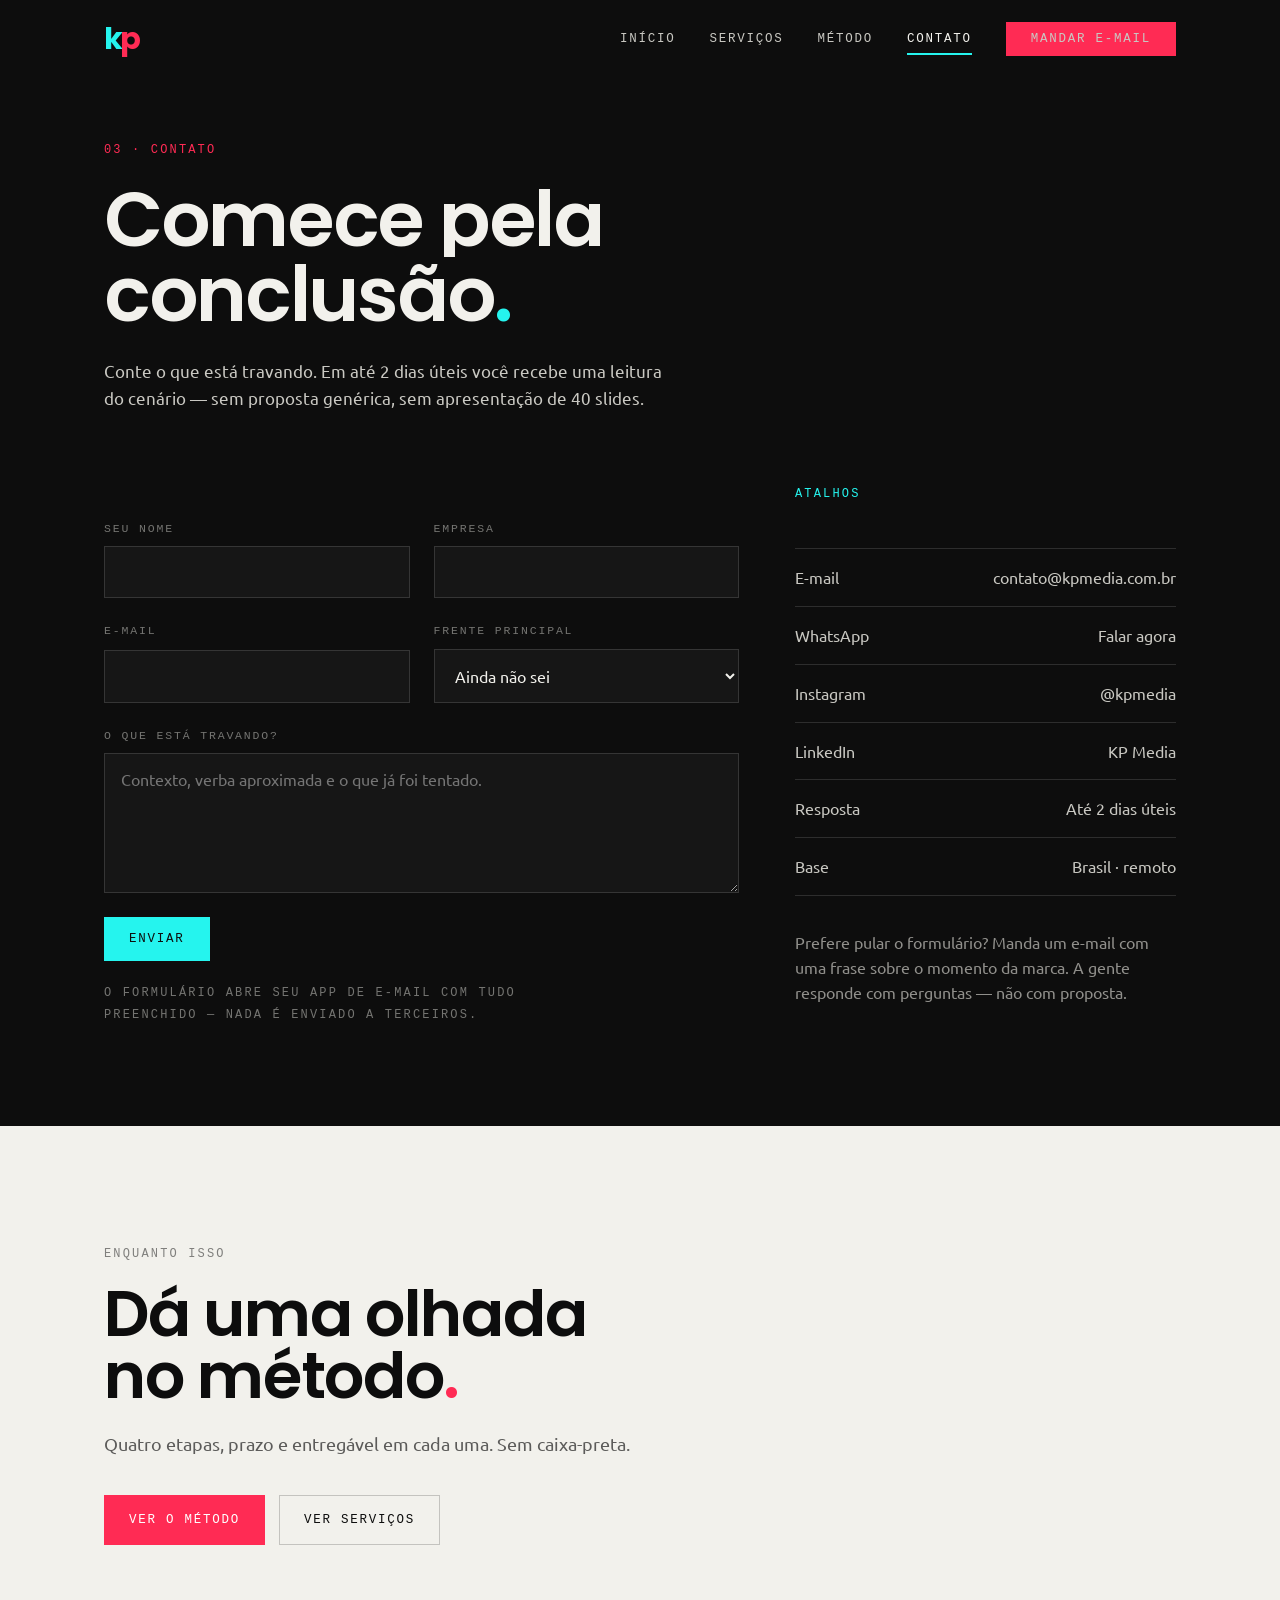
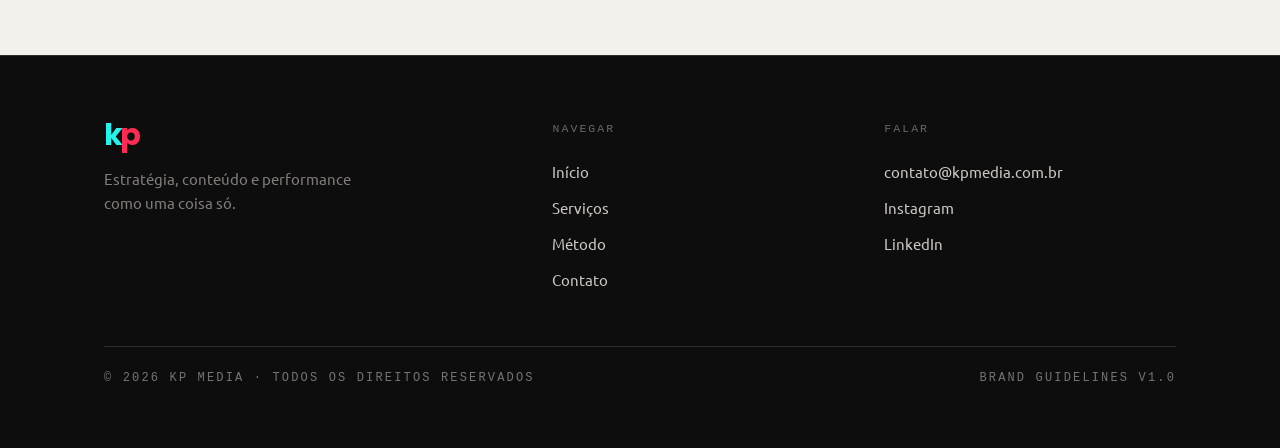
==== commit a027bb3a: "Efeitos de scroll: manifesto, painéis empilhados e slot de mídia - assets/js/scroll.js: módulo compa" ====
--- a/contato.html
+++ b/contato.html
@@ -4,41 +4,29 @@
 <meta charset="utf-8">
 <meta name="viewport" content="width=device-width, initial-scale=1">
 <title>Contato — KP Media</title>
-<meta name="description" content="Conte o que está travando. Em até 2 dias úteis você recebe uma leitura do cenário — sem proposta genérica.">
+<meta name="description" content="Conte o que está travando. Em até 2 dias úteis você recebe uma leitura do cenário.">
 <meta name="theme-color" content="#0D0D0D">
-<meta property="og:title" content="Contato — KP Media">
-<meta property="og:description" content="Conte o que está travando. Em até 2 dias úteis você recebe uma leitura do cenário — sem proposta genérica.">
-<meta property="og:type" content="website">
-<!-- TROCAR o domínio quando o site for publicado -->
-<meta property="og:image" content="https://www.kpmedia.com.br/assets/og/og.png">
-<meta property="og:image:width" content="1200">
-<meta property="og:image:height" content="630">
-<meta name="twitter:card" content="summary_large_image">
 <link rel="icon" href="data:image/svg+xml,%3Csvg xmlns='http://www.w3.org/2000/svg' viewBox='0 0 32 32'%3E%3Crect width='32' height='32' fill='%230D0D0D'/%3E%3Ctext x='16' y='25' font-family='Poppins,Ubuntu,sans-serif' font-size='30' font-weight='700' fill='%23FF2B54' text-anchor='middle'%3Ep%3C/text%3E%3C/svg%3E">
 <link rel="preconnect" href="https://fonts.googleapis.com">
 <link rel="preconnect" href="https://fonts.gstatic.com" crossorigin>
 <link href="https://fonts.googleapis.com/css2?family=Poppins:wght@500;600;700&family=Ubuntu:wght@400;500&family=Ubuntu+Sans+Mono:wght@400;500&display=swap" rel="stylesheet">
 <link rel="stylesheet" href="assets/css/style.css">
-<noscript><style>.curtain,.curtain__mark,.loader,.cursor,.ckbar{display:none!important}.rise{opacity:1;transform:none}.mask>span{transform:none}</style></noscript>
+<noscript><style>.fx,.fx__marca,.loader,.cursor{display:none!important}.rise{opacity:1;transform:none}.mask>span{transform:none}</style></noscript>
 </head>
 <body>
 
-<a class="skip-link" href="#conteudo">Pular para o conteúdo</a>
-
-<div class="curtain is-cover" id="curtain" aria-hidden="true"><i></i><i></i><i></i><i></i><i></i></div>
-<div class="curtain__mark" aria-hidden="true"><span class="logo"><span class="k">k</span><span class="p">p</span></span></div>
 <div class="cursor" id="cursor" aria-hidden="true"></div>
 
+<div id="palco">
 <header class="nav" id="nav">
   <div class="wrap nav__in">
     <a href="index.html" class="logo" aria-label="KP Media — início"><span class="k">k</span><span class="p">p</span></a>
-    <nav class="nav__links" id="menu" aria-label="Navegação principal">
+    <nav class="nav__links" id="menu">
       <a href="index.html">Início</a>
       <a href="servicos.html">Serviços</a>
-      <a href="cases.html">Cases</a>
-      <a href="sobre.html">Sobre</a>
+      <a href="metodo.html">Método</a>
       <a href="contato.html" aria-current="page">Contato</a>
-      <a href="contato.html" class="btn btn--ciano" data-magnet><span>Falar com a KP</span></a>
+      <a href="mailto:contato@kpmedia.com.br" class="btn btn--rosa" data-magnet><span>Mandar e-mail</span></a>
     </nav>
     <button class="nav__toggle" id="toggle" aria-label="Abrir menu" aria-expanded="false" aria-controls="menu">
       <i></i><i></i><i></i>
@@ -47,10 +35,10 @@
   <span class="nav__prog" id="prog" aria-hidden="true"></span>
 </header>
 
-<main id="conteudo">
+<main>
 <section class="hero hero--curto">
   <div class="wrap">
-    <span class="label label--rosa">04 · Contato</span>
+    <span class="label label--rosa">03 · Contato</span>
     <h1 data-hero>
       <span class="mask"><span>Comece pela</span></span>
       <span class="mask"><span>conclusão<span class="dot-c">.</span></span></span>
@@ -94,11 +82,7 @@
           <span class="form__msg" role="status"></span>
         </div>
       </form>
-      <p class="label" style="margin-top:22px;line-height:1.8;max-width:64ch">
-        O formulário abre seu app de e-mail com tudo preenchido — nada é enviado a terceiros.
-        Os dados informados são usados apenas para responder ao seu contato, conforme a
-        <a href="privacidade.html" style="color:var(--ciano)">política de privacidade</a>.
-      </p>
+      <p class="label" style="margin-top:22px;line-height:1.8">O formulário abre seu app de e-mail com tudo preenchido — nada é enviado a terceiros.</p>
     </div>
 
     <aside>
@@ -122,16 +106,15 @@
 <section class="cta">
   <div class="wrap">
     <span class="label rise">Enquanto isso</span>
-    <h2 class="rise" data-delay="1" style="margin-top:18px">Veja o trabalho em números<span class="dot-r">.</span></h2>
-    <p class="rise" data-delay="2">Cada case começa pela conclusão: o número no topo, a história logo abaixo.</p>
+    <h2 class="rise" data-delay="1" style="margin-top:18px">Dá uma olhada no método<span class="dot-r">.</span></h2>
+    <p class="rise" data-delay="2">Quatro etapas, prazo e entregável em cada uma. Sem caixa-preta.</p>
     <div class="cta__row rise" data-delay="3">
-      <a href="cases.html" class="btn btn--escuro" data-magnet><span>Ver os cases</span></a>
-      <a href="sobre.html" class="btn btn--claro"><span>Conhecer o método</span></a>
+      <a href="metodo.html" class="btn btn--rosa" data-magnet><span>Ver o método</span></a>
+      <a href="servicos.html" class="btn btn--claro"><span>Ver serviços</span></a>
     </div>
   </div>
 </section>
 
-<!-- ============================ FOOTER ============================ -->
 <footer class="ft">
   <div class="wrap">
     <div class="ft__grid">
@@ -145,65 +128,27 @@
         <h4>Navegar</h4>
         <a href="index.html">Início</a>
         <a href="servicos.html">Serviços</a>
-        <a href="cases.html">Cases</a>
-        <a href="sobre.html">Sobre</a>
+        <a href="metodo.html">Método</a>
         <a href="contato.html">Contato</a>
       </div>
       <div>
         <h4>Falar</h4>
         <a href="mailto:contato@kpmedia.com.br">contato@kpmedia.com.br</a>
-        <a href="#" data-no-transition>WhatsApp</a>
         <a href="#" data-no-transition>Instagram</a>
         <a href="#" data-no-transition>LinkedIn</a>
-      </div>
-      <div>
-        <h4>Legal</h4>
-        <a href="privacidade.html">Privacidade</a>
-        <a href="cookies.html">Cookies</a>
-        <button type="button" data-cookie-prefs>Gerenciar cookies</button>
       </div>
     </div>
     <div class="ft__bar">
       <span class="label">© 2026 KP Media · Todos os direitos reservados</span>
-      <!-- TROCAR: razão social e CNPJ reais (item 3 da arquitetura) -->
       <span class="label">Brand guidelines v1.0</span>
     </div>
     <div class="ft__rule" aria-hidden="true"><i></i><i></i><i></i><i></i></div>
   </div>
 </footer>
+</div><!-- /palco -->
 
-<!-- ============================ COOKIES (LGPD) ============================ -->
-<div class="ckbar" id="ckbar" role="dialog" aria-labelledby="ck-title" aria-describedby="ck-desc">
-  <h2 id="ck-title">Cookies, sem pegadinha.</h2>
-  <p id="ck-desc">Usamos cookies essenciais para o site funcionar. Estatística e publicidade só rodam se você aceitar — até lá, ficam bloqueados. <a href="cookies.html">Como usamos cookies</a>.</p>
-  <div class="ckbar__opts" id="ck-opts">
-    <div class="ckopt">
-      <div><b>Essenciais</b><span>Necessários para o site funcionar. Não coletam dados de navegação.</span></div>
-      <input type="checkbox" checked disabled aria-label="Cookies essenciais (sempre ativos)">
-    </div>
-    <div class="ckopt">
-      <div><b>Estatística</b><span>Nos ajudam a entender o uso do site (ex.: Google Analytics).</span></div>
-      <input type="checkbox" id="ck-analytics" aria-label="Permitir cookies de estatística">
-    </div>
-    <div class="ckopt">
-      <div><b>Publicidade</b><span>Medem campanhas e personalizam anúncios (ex.: pixel do Meta).</span></div>
-      <input type="checkbox" id="ck-ads" aria-label="Permitir cookies de publicidade">
-    </div>
-    <div class="ckbar__row">
-      <button type="button" class="btn btn--ghost" id="ck-save"><span>Salvar preferências</span></button>
-    </div>
-  </div>
-  <div class="ckbar__row">
-    <button type="button" class="btn btn--ciano" id="ck-accept"><span>Aceitar todos</span></button>
-    <button type="button" class="btn btn--ciano" id="ck-reject"><span>Recusar não essenciais</span></button>
-    <button type="button" class="ckbar__pref" id="ck-pref" aria-expanded="false" aria-controls="ck-opts">Preferências</button>
-  </div>
-</div>
-
-<script defer src="assets/vendor/gsap.min.js"></script>
-<script defer src="assets/vendor/ScrollTrigger.min.js"></script>
-<script defer src="assets/vendor/SplitText.min.js"></script>
-<script defer src="assets/vendor/lenis.min.js"></script>
-<script defer src="assets/js/main.js"></script>
+<script src="assets/js/fx.js"></script>
+<script src="assets/js/scroll.js"></script>
+<script src="assets/js/main.js"></script>
 </body>
 </html>
--- a/assets/css/style.css
+++ b/assets/css/style.css
@@ -65,38 +65,154 @@
 .logo:hover .k{transform:translateY(-3px)}
 .logo:hover .p{transform:translateY(3px)}
 
-/* ============================ CORTINA DE TRANSIÇÃO (diagonal 45°) ============================
-   O grafismo do corte do k: a cortina inteira gira -45° e as lâminas
-   sobem no eixo dela — o resultado na tela é uma varredura diagonal. */
-.curtain{
-  position:fixed;left:50%;top:50%;width:280vmax;height:280vmax;
-  transform:translate(-50%,-50%) rotate(-45deg);
-  z-index:120;display:flex;pointer-events:none;
-}
-.curtain i{
-  flex:1;background:var(--grafite);transform:scaleY(0);transform-origin:bottom;
-  transition:transform .5s var(--ease-io);border-block:8px solid var(--ciano);
-}
-.curtain i:nth-child(2){border-block-color:var(--rosa)}
-.curtain i:nth-child(3){border-block-color:var(--amarelo)}
-.curtain i:nth-child(4){border-block-color:var(--violeta)}
-.curtain i:nth-child(5){border-block-color:var(--ciano)}
-.curtain i:nth-child(1){transition-delay:0ms}
-.curtain i:nth-child(2){transition-delay:60ms}
-.curtain i:nth-child(3){transition-delay:120ms}
-.curtain i:nth-child(4){transition-delay:180ms}
-.curtain i:nth-child(5){transition-delay:240ms}
-/* saída: sobe cobrindo a tela */
-.curtain.is-out i{transform:scaleY(1);transform-origin:bottom}
-/* entrada: começa cobrindo e desce */
-.curtain.is-cover i{transform:scaleY(1);transform-origin:top;transition:none}
-.curtain.is-in i{transform:scaleY(0);transform-origin:top;transition:transform .5s var(--ease-io)}
-.curtain__mark{
+/* ============================================================
+   MOTOR DE TRANSIÇÕES (FX)
+   O modo ativo fica em html[data-fx="..."]; o palco é o conteúdo
+   da página e as camadas do efeito vivem em .fx (montadas por JS).
+   ============================================================ */
+#palco{transform-origin:50% 50%}
+.fx{position:fixed;inset:0;z-index:120;pointer-events:none;overflow:hidden}
+.fx__marca{
   position:fixed;inset:0;z-index:121;display:grid;place-items:center;pointer-events:none;
-  opacity:0;transition:opacity .3s ease;
-}
-.curtain__mark .logo{font-size:44px}
-.curtain.is-out ~ .curtain__mark{opacity:1}
+  opacity:0;transition:opacity .25s ease;
+}
+.fx__marca .logo{font-size:44px}
+html[data-fx="portal"] .fx.is-out ~ .fx__marca,
+html[data-fx="cortina"] .fx.is-out ~ .fx__marca{opacity:1}
+
+/* ---- 1. Cortina: colunas com borda de marca ---- */
+.fx .col{position:absolute;inset:0;display:flex}
+.fx .col i{
+  flex:1;background:var(--grafite);border-block:8px solid var(--ciano);
+  transform:scaleY(0);transform-origin:bottom;transition:transform .42s var(--ease-io);
+}
+.fx .col i:nth-child(2){border-block-color:var(--rosa);transition-delay:45ms}
+.fx .col i:nth-child(3){border-block-color:var(--amarelo);transition-delay:90ms}
+.fx .col i:nth-child(4){border-block-color:var(--violeta);transition-delay:135ms}
+.fx .col i:nth-child(5){transition-delay:180ms}
+.fx.is-out .col i{transform:scaleY(1);transform-origin:bottom}
+.fx.cobre .col i{transform:scaleY(1);transform-origin:top;transition:none}
+.fx.is-in .col i{transform:scaleY(0);transform-origin:top;transition:transform .42s var(--ease-io)}
+
+/* ---- 2. Portal: zoom + desfoque com flash ciano ---- */
+.fx .flash{
+  position:absolute;inset:0;opacity:0;transform:scale(.7);
+  background:radial-gradient(circle at 50% 50%,rgba(37,244,238,.28),rgba(255,43,84,.1) 40%,rgba(13,13,13,0) 70%),var(--preto);
+  transition:opacity .34s var(--ease),transform .45s var(--ease);
+}
+.fx.is-out .flash{opacity:1;transform:scale(1.25)}
+.fx.cobre .flash{opacity:1;transform:scale(1.25);transition:none}
+.fx.is-in .flash{opacity:0;transform:scale(1.6);transition:opacity .34s var(--ease),transform .45s var(--ease)}
+html[data-fx="portal"] #palco.sai{animation:portalOut .42s var(--ease) both}
+html[data-fx="portal"] #palco.entra{animation:portalIn .62s var(--ease) both}
+@keyframes portalOut{to{transform:scale(1.04);filter:blur(9px);opacity:0}}
+@keyframes portalIn{from{transform:scale(.975);filter:blur(10px);opacity:0}}
+
+/* ---- 3. Glitch: fatias curtas, sem estrobo nem inversão de tela cheia ---- */
+html[data-fx="glitch"] #palco.sai{animation:glitchOut .38s var(--ease-io) both}
+html[data-fx="glitch"] #palco.entra{animation:glitchIn .42s var(--ease-io) both}
+@keyframes glitchOut{
+  0%{clip-path:inset(0 0 0 0);transform:none}
+  30%{clip-path:inset(0 0 34% 0);transform:translate3d(-9px,0,0)}
+  60%{clip-path:inset(26% 0 12% 0);transform:translate3d(11px,0,0)}
+  100%{clip-path:inset(48% 0 48% 0);transform:none;opacity:0}
+}
+@keyframes glitchIn{
+  0%{clip-path:inset(48% 0 48% 0);opacity:0}
+  35%{clip-path:inset(18% 0 26% 0);opacity:1;transform:translate3d(8px,0,0)}
+  70%{clip-path:inset(0 0 9% 0);transform:translate3d(-5px,0,0)}
+  100%{clip-path:inset(0 0 0 0);transform:none}
+}
+.fx .ruido{
+  position:absolute;inset:0;opacity:0;
+  background:repeating-linear-gradient(0deg,rgba(242,241,236,.05) 0 1px,transparent 1px 4px);
+  transition:opacity .2s ease;
+}
+.fx.is-out .ruido,.fx.cobre .ruido,.fx.is-in .ruido{opacity:1}
+/* duas fatias de cor que atravessam a tela uma única vez — sem loop piscando */
+.fx .barra{position:absolute;left:0;right:0;height:3px;background:var(--ciano);opacity:0;top:38%}
+.fx .barra + .barra{background:var(--rosa);top:62%}
+.fx.is-out .barra,.fx.is-in .barra{animation:corta .38s var(--ease-io) both}
+.fx.is-out .barra + .barra,.fx.is-in .barra + .barra{animation-delay:.08s}
+@keyframes corta{
+  0%{opacity:0;transform:translateX(-14%) scaleX(.2)}
+  40%{opacity:.9;transform:none}
+  100%{opacity:0;transform:translateX(12%) scaleX(.4)}
+}
+
+/* ---- 4. Mosaico: dissolve em pixels ---- */
+.fx .celulas{position:absolute;inset:-1px;display:grid;grid-template-columns:repeat(var(--cols,16),1fr);grid-auto-rows:1fr}
+.fx .celulas b{background:var(--grafite);transform:scale(0);transition:transform .26s var(--ease)}
+.fx .celulas b.a1{background:var(--ciano)}
+.fx .celulas b.a2{background:var(--rosa)}
+.fx .celulas b.a3{background:var(--amarelo)}
+.fx.is-out .celulas b{transform:scale(1.03)}
+.fx.cobre .celulas b{transform:scale(1.03);transition:none}
+.fx.is-in .celulas b{transform:scale(0);transition:transform .26s var(--ease)}
+
+/* ---- 5. Lâminas 45°: o corte do k virando transição ---- */
+.fx .laminas{position:absolute;inset:-45%;display:flex;flex-direction:column;transform:rotate(-45deg)}
+.fx .laminas i{flex:1;background:var(--grafite);border-top:3px solid var(--ciano);transform:translateX(-125%);
+  transition:transform .45s var(--ease-io)}
+.fx .laminas i:nth-child(even){transform:translateX(125%);border-top-color:var(--rosa)}
+.fx .laminas i:nth-child(3n){border-top-color:var(--amarelo)}
+.fx .laminas i:nth-child(2){transition-delay:40ms}
+.fx .laminas i:nth-child(3){transition-delay:80ms}
+.fx .laminas i:nth-child(4){transition-delay:120ms}
+.fx .laminas i:nth-child(5){transition-delay:160ms}
+.fx .laminas i:nth-child(6){transition-delay:200ms}
+.fx .laminas i:nth-child(7){transition-delay:240ms}
+.fx .laminas i:nth-child(8){transition-delay:280ms}
+.fx.is-out .laminas i,.fx.cobre .laminas i{transform:none}
+.fx.cobre .laminas i{transition:none}
+.fx.is-in .laminas i{transform:translateX(125%);transition:transform .45s var(--ease-io)}
+.fx.is-in .laminas i:nth-child(even){transform:translateX(-125%);transition:transform .45s var(--ease-io)}
+
+/* ---- 6. Scanline: colapso de tubo CRT ---- */
+html[data-fx="scan"] #palco.sai{animation:scanOut .42s var(--ease-io) both}
+html[data-fx="scan"] #palco.entra{animation:scanIn .58s var(--ease-io) both}
+@keyframes scanOut{
+  0%{transform:scaleY(1);filter:none}
+  65%{transform:scaleY(.04) scaleX(1);filter:brightness(1.5) contrast(1.2)}
+  100%{transform:scaleY(.006) scaleX(.45);filter:brightness(2);opacity:.9}
+}
+@keyframes scanIn{
+  0%{transform:scaleY(.006) scaleX(.45);filter:brightness(2);opacity:.9}
+  40%{transform:scaleY(.04) scaleX(1);filter:brightness(1.5) contrast(1.2);opacity:1}
+  100%{transform:none;filter:none}
+}
+.fx .linha{
+  position:absolute;left:50%;top:50%;height:2px;width:0;transform:translate(-50%,-50%);
+  background:var(--ciano);box-shadow:0 0 18px 4px rgba(37,244,238,.5);opacity:0;
+  transition:width .45s var(--ease-io),opacity .3s ease;
+}
+.fx.is-out .linha{width:100%;opacity:1}
+.fx.cobre .linha{width:100%;opacity:1;transition:none}
+.fx.is-in .linha{width:0;opacity:0;transition:width .45s var(--ease-io),opacity .3s ease}
+
+/* ---- seletor de efeito (só aparece com ?fx na URL) ---- */
+.fxpick{
+  position:fixed;right:18px;bottom:18px;z-index:130;font-family:var(--mono);
+  display:flex;flex-direction:column;align-items:flex-end;gap:10px;
+}
+.fxpick__btn{
+  background:var(--rosa);color:#fff;border:0;cursor:pointer;padding:12px 18px;
+  font-family:var(--mono);font-size:11.5px;letter-spacing:.16em;text-transform:uppercase;
+}
+.fxpick__lista{
+  display:none;flex-direction:column;gap:2px;background:var(--linha);border:1px solid var(--linha);
+  max-width:min(300px,calc(100vw - 36px));
+}
+.fxpick.aberto .fxpick__lista{display:flex}
+.fxpick__lista button{
+  background:var(--preto);border:0;cursor:pointer;color:var(--corpo-escuro);text-align:left;
+  padding:12px 16px;font-family:var(--mono);font-size:11.5px;letter-spacing:.1em;
+  display:grid;gap:4px;transition:background .2s ease,color .2s ease;
+}
+.fxpick__lista button:hover{background:var(--grafite-2);color:var(--off)}
+.fxpick__lista button[aria-pressed="true"]{background:var(--grafite);color:var(--ciano)}
+.fxpick__lista button small{text-transform:none;letter-spacing:0;font-size:11px;color:rgba(242,241,236,.4)}
+.fxpick__lista button[aria-pressed="true"] small{color:rgba(37,244,238,.55)}
 
 /* ============================ PRELOADER ============================ */
 .loader{
@@ -134,9 +250,6 @@
 .nav__links a:hover::after,.nav__links a[aria-current="page"]::after{width:100%}
 .nav__links a[aria-current="page"]{color:var(--off)}
 .nav__links .btn::after{display:none}
-/* .nav__links a tem especificidade maior que .btn--* — reforça a cor do CTA */
-.nav__links .btn--ciano{color:var(--preto)}
-.nav__links .btn--ciano:hover{color:var(--preto)}
 
 /* barra de progresso de leitura */
 .nav__prog{position:absolute;left:0;bottom:-1px;height:2px;width:100%;transform:scaleX(0);transform-origin:left;
@@ -156,11 +269,7 @@
 }
 .btn:hover{transform:translateY(-2px)}
 .btn:hover::before{transform:scaleY(1);transform-origin:top}
-/* Contraste WCAG 2.2: branco sobre rosa dá 3,67:1 e reprova no label mono
-   pequeno dos botões. Decisão (opção 1 da arquitetura): ciano é a ação
-   primária; o rosa segue vivo em detalhes, pontuação e grafismos.
-   .btn--rosa fica definido apenas para retrocompatibilidade. */
-.btn--rosa{background:var(--rosa);color:#fff;font-size:19px;font-weight:700}
+.btn--rosa{background:var(--rosa);color:#fff}            /* rosa → texto branco */
 .btn--rosa::before{background:var(--off)}
 .btn--rosa:hover{color:var(--preto)}
 .btn--ciano{background:var(--ciano);color:var(--preto)}   /* ciano → texto preto */
@@ -255,7 +364,6 @@
 
 /* ============================ CARDS DE SERVIÇO ============================ */
 .cards{display:grid;grid-template-columns:repeat(3,1fr);gap:2px;background:var(--linha)}
-.cards--2{grid-template-columns:1fr 1fr}
 .card{
   background:var(--grafite);padding:44px 34px 40px;position:relative;overflow:hidden;
   transition:background .25s ease;
@@ -390,10 +498,7 @@
 
 /* ============================ FOOTER ============================ */
 .ft{padding:64px 0 30px;border-top:1px solid var(--linha)}
-.ft__grid{display:grid;grid-template-columns:1.6fr 1fr 1fr 1fr;gap:40px;margin-bottom:48px}
-.ft button{background:none;border:0;cursor:pointer;text-align:left;font:inherit;display:block;
-  padding:6px 0;color:var(--corpo-escuro);transition:color .2s ease,transform .2s var(--ease)}
-.ft button:hover{color:var(--ciano);transform:translateX(4px)}
+.ft__grid{display:grid;grid-template-columns:1.4fr 1fr 1fr;gap:40px;margin-bottom:48px}
 .ft h4{font-family:var(--mono);font-size:11.5px;letter-spacing:.18em;text-transform:uppercase;
   color:rgba(242,241,236,.4);margin:0 0 16px;font-weight:400}
 .ft a{display:block;text-decoration:none;font-size:15px;padding:6px 0;color:var(--corpo-escuro);
@@ -467,289 +572,79 @@
   .ft__grid{grid-template-columns:1fr}
 }
 
-/* ============================ ACESSIBILIDADE ============================ */
-.skip-link{
-  position:fixed;left:16px;top:-60px;z-index:300;background:var(--ciano);color:var(--preto);
-  font-family:var(--mono);font-size:12.5px;letter-spacing:.14em;text-transform:uppercase;
-  padding:12px 18px;text-decoration:none;transition:top .25s var(--ease);
-}
-.skip-link:focus{top:16px}
-a:focus-visible,button:focus-visible,input:focus-visible,textarea:focus-visible,select:focus-visible,[tabindex]:focus-visible{
-  outline:2px solid var(--ciano);outline-offset:3px;
-}
-.cta a:focus-visible,.stripe a:focus-visible{outline-color:var(--preto)}
-
-/* botão escuro para fundos claros (substitui o rosa reprovado no contraste) */
-.btn--escuro{background:var(--preto);color:var(--off)}
-.btn--escuro::before{background:var(--violeta)}
-.btn--escuro:hover{color:#fff}
-
-/* ============================ CASES — SCROLL HORIZONTAL ============================ */
-.hsec{position:relative;border-top:1px solid var(--linha)}
-.hsec__pin{overflow:hidden;padding:90px 0 70px}
-.hsec__head{display:flex;flex-wrap:wrap;justify-content:space-between;align-items:end;gap:24px;margin-bottom:52px}
-.hsec__head h2{font-size:clamp(34px,4.6vw,62px);color:var(--off)}
-.hsec__head h2 em{font-style:normal;color:var(--rosa)}
-.htrack{
-  display:flex;gap:2px;background:var(--linha);width:max-content;
-  border-block:1px solid var(--linha);will-change:transform;
-}
-.hcard{
-  background:var(--grafite);width:min(78vw,560px);flex:0 0 auto;
-  padding:46px 40px 42px;display:flex;flex-direction:column;justify-content:space-between;
-  min-height:420px;position:relative;overflow:hidden;text-decoration:none;
-  transition:background .25s ease;
-}
-.hcard::before{ /* corte diagonal do k */
-  content:"";position:absolute;top:0;right:0;width:86px;aspect-ratio:1;
-  clip-path:polygon(100% 0,100% 100%,0 0);transition:width .35s var(--ease);
-}
-.hcard:nth-child(3n+1)::before{background:var(--ciano)}
-.hcard:nth-child(3n+2)::before{background:var(--rosa)}
-.hcard:nth-child(3n+3)::before{background:var(--amarelo)}
-.hcard:hover{background:var(--grafite-2)}
-.hcard:hover::before{width:130px}
-.hcard__num{ /* o número vem primeiro — regra do manual */
-  font-family:var(--titulo);font-weight:700;letter-spacing:-.03em;line-height:.9;
-  font-size:clamp(58px,7vw,96px);color:var(--off);display:block;
-}
-.hcard:nth-child(3n+1) .hcard__num{color:var(--ciano)}
-.hcard:nth-child(3n+2) .hcard__num{color:var(--rosa)}
-.hcard:nth-child(3n+3) .hcard__num{color:var(--amarelo)}
-.hcard__what{font-size:15px;color:rgba(201,200,194,.72);margin-top:10px;max-width:34ch}
-.hcard h3{font-size:clamp(20px,2.2vw,26px);color:var(--off);margin-top:34px;line-height:1.15}
-.hcard p{font-size:15px;color:rgba(201,200,194,.66);margin-top:10px}
-.hcard__go{
-  font-family:var(--mono);font-size:12px;letter-spacing:.16em;text-transform:uppercase;
-  color:var(--corpo-escuro);margin-top:26px;display:inline-flex;gap:10px;align-items:center;
-  transition:color .2s ease,gap .25s var(--ease);
-}
-.hcard:hover .hcard__go{color:var(--ciano);gap:16px}
-.hcard--cta{background:var(--grafite-2);align-items:flex-start;justify-content:center;gap:26px}
-.hcard--cta h3{margin:0;font-size:clamp(24px,2.6vw,34px)}
-.hsec__prog{height:2px;background:var(--linha);margin-top:46px;overflow:hidden}
-.hsec__prog i{display:block;height:100%;width:100%;background:linear-gradient(90deg,var(--ciano),var(--rosa));
-  transform:scaleX(0);transform-origin:left}
-/* fallback sem GSAP / touch / reduced motion: rolagem nativa com snap */
-html:not(.gsap) .hsec__pin,
-html.no-pin .hsec__pin{overflow:visible}
-html:not(.gsap) .htrack,
-html.no-pin .htrack{
-  width:auto;overflow-x:auto;scroll-snap-type:x mandatory;
-  -webkit-overflow-scrolling:touch;padding-bottom:4px;
-}
-html:not(.gsap) .hcard,
-html.no-pin .hcard{scroll-snap-align:start}
-html:not(.gsap) .hsec__prog,
-html.no-pin .hsec__prog{display:none}
-
-/* ============================ CASE — PÁGINA INDIVIDUAL ============================ */
-.case-hero{padding:150px 0 70px;border-bottom:1px solid var(--linha)}
-.case-hero .label{display:inline-block}
-.case-hero__num{
-  font-family:var(--titulo);font-weight:700;letter-spacing:-.04em;line-height:.9;
-  font-size:clamp(88px,16vw,220px);color:var(--ciano);display:block;margin:24px 0 8px;
-}
-.case-hero__num--rosa{color:var(--rosa)}
-.case-hero__num--amarelo{color:var(--amarelo)}
-.case-hero h1{font-size:clamp(26px,3.4vw,44px);color:var(--off);max-width:24ch;line-height:1.1}
-.case-meta{display:flex;flex-wrap:wrap;gap:12px 36px;margin-top:36px}
-.case-meta div{font-size:14px;color:rgba(201,200,194,.65)}
-.case-meta b{display:block;font-family:var(--mono);font-size:11px;font-weight:400;letter-spacing:.16em;
-  text-transform:uppercase;color:rgba(242,241,236,.4);margin-bottom:5px}
-.case-body{padding:80px 0 40px}
-.case-sec{display:grid;grid-template-columns:240px 1fr;gap:40px;padding:44px 0;border-bottom:1px solid var(--linha)}
-.case-sec > .label{padding-top:5px}
-.case-sec h2{font-size:clamp(22px,2.4vw,30px);color:var(--off);margin-bottom:14px}
-.case-sec p{font-size:16.5px;color:rgba(201,200,194,.8);max-width:62ch}
-.case-sec p + p{margin-top:14px}
-.case-sec ul{list-style:none;margin:18px 0 0;padding:0}
-.case-sec li{padding:10px 0;border-bottom:1px solid var(--linha);font-size:15.5px;display:flex;gap:12px}
-.case-sec li span{font-family:var(--mono);font-size:11px;color:rgba(242,241,236,.35)}
-.case-kpis{display:grid;grid-template-columns:repeat(3,1fr);gap:2px;background:var(--linha);margin-top:8px}
-.case-kpis .stat{background:var(--grafite)}
-.case-next{padding:70px 0 100px}
-.case-next a{
-  display:flex;flex-wrap:wrap;justify-content:space-between;align-items:center;gap:18px;
-  text-decoration:none;border-top:1px solid var(--linha);border-bottom:1px solid var(--linha);
-  padding:34px 0;transition:padding-left .3s var(--ease);
-}
-.case-next a:hover{padding-left:16px}
-.case-next h3{font-size:clamp(24px,3vw,40px);color:var(--off)}
-.case-next h3 em{font-style:normal;color:var(--ciano)}
-
-/* faixa visual do case — composição com os 4 grafismos do manual
-   (corte do k, contraforma do p, listra 45°, bloco 2×2) */
-.case-art{display:grid;grid-template-columns:1.2fr .8fr 1fr;gap:2px;background:var(--linha);
-  border-bottom:1px solid var(--linha)}
-.case-art i{display:block;aspect-ratio:4/3;background:var(--grafite);position:relative;overflow:hidden}
-.case-art i::after{ /* TROCAR: imagens reais do trabalho no lugar dos grafismos */
-  content:"imagem do trabalho";position:absolute;left:14px;bottom:10px;
-  font-family:var(--mono);font-size:10px;letter-spacing:.16em;text-transform:uppercase;
-  color:rgba(242,241,236,.28);
-}
-.case-art i:nth-child(1)::before{ /* corte diagonal do k */
-  content:"";position:absolute;inset:0;background:var(--acc,var(--ciano));
-  clip-path:polygon(100% 34%,100% 100%,0 100%);opacity:.9;
-}
-.case-art i:nth-child(2)::before{ /* contraforma do p */
-  content:"";position:absolute;width:62%;aspect-ratio:1/1.18;border-radius:50%;
-  background:var(--acc,var(--ciano));left:19%;top:16%;opacity:.9;
-}
-.case-art i:nth-child(3)::before{ /* listra 45° */
-  content:"";position:absolute;inset:0;
-  background:repeating-linear-gradient(45deg,transparent 0 22px,var(--acc,var(--ciano)) 22px 30px);
-  opacity:.35;
-}
-.case-art--rosa i::before{--acc:var(--rosa)}
-.case-art--amarelo i::before{--acc:var(--amarelo)}
-@media (max-width:720px){.case-art{grid-template-columns:1fr 1fr}.case-art i:nth-child(3){display:none}}
-
-/* índice de cases */
-.case-list{display:grid;gap:2px;background:var(--linha);border-block:1px solid var(--linha)}
-.case-row{
-  display:grid;grid-template-columns:minmax(120px,220px) 1.2fr 1fr auto;gap:28px;align-items:center;
-  background:var(--preto);padding:36px 0;text-decoration:none;transition:background .25s ease;
-}
-.case-row:hover{background:var(--grafite)}
-.case-row__num{font-family:var(--titulo);font-weight:700;font-size:clamp(34px,4.4vw,58px);
-  letter-spacing:-.03em;line-height:.95}
-.case-row:nth-child(3n+1) .case-row__num{color:var(--ciano)}
-.case-row:nth-child(3n+2) .case-row__num{color:var(--rosa)}
-.case-row:nth-child(3n+3) .case-row__num{color:var(--amarelo)}
-.case-row h3{font-size:clamp(18px,2vw,24px);color:var(--off);line-height:1.2}
-.case-row p{font-size:14.5px;color:rgba(201,200,194,.6)}
-.case-row .hcard__go{margin:0}
-.case-row:hover .hcard__go{color:var(--ciano);gap:16px}
-
-/* ============================ DEPOIMENTOS / PROVA ============================ */
-.depos{display:grid;grid-template-columns:1fr 1fr;gap:2px;background:var(--linha)}
-.depo{background:var(--grafite);padding:40px 36px}
-.depo q{quotes:none;display:block;font-family:var(--titulo);font-weight:500;font-size:clamp(18px,1.9vw,23px);
-  color:var(--off);letter-spacing:-.01em;line-height:1.25;max-width:40ch}
-.depo q::before{content:"“";color:var(--ciano)}
-.depo q::after{content:"”";color:var(--rosa)}
-.depo figcaption{margin-top:22px}
-.depo figure{margin:0}
-
-/* faixa 45° de setores atendidos (listra do manual) */
-.sectors{
-  border-block:1px solid var(--linha);padding:16px 0;overflow:hidden;display:flex;
-  background:
-    linear-gradient(rgba(13,13,13,.92),rgba(13,13,13,.92)),
-    repeating-linear-gradient(45deg,transparent 0 26px,rgba(242,241,236,.05) 26px 52px);
-}
-.sectors .marquee__track{animation-duration:36s}
-.sectors span{font-family:var(--mono);font-size:13px;letter-spacing:.2em;text-transform:uppercase;
-  color:rgba(242,241,236,.42);padding-inline:30px;white-space:nowrap}
-.sectors span b{color:var(--ciano);font-weight:400}
-.sectors span i{color:var(--rosa);font-style:normal}
-
-/* ============================ TIME ============================ */
-.team{display:grid;grid-template-columns:repeat(3,1fr);gap:40px}
-.member{display:grid;gap:14px;justify-items:start}
-.member__ph{ /* contraforma do p como máscara de foto — grafismo do manual */
-  width:min(200px,58vw);aspect-ratio:1/1.18;border-radius:50%;background:var(--grafite-2);
-  display:grid;place-items:center;overflow:hidden;position:relative;
-}
-.member__ph::after{content:"";position:absolute;inset:0;border-radius:50%;border:1px solid var(--linha)}
-.member__ph img{width:100%;height:100%;object-fit:cover}
-.member__ph span{font-family:var(--mono);font-size:11px;letter-spacing:.16em;text-transform:uppercase;color:rgba(242,241,236,.3)}
-.member:nth-child(2) .member__ph{background:linear-gradient(160deg,var(--grafite-2) 60%,rgba(37,244,238,.12))}
-.member:nth-child(3) .member__ph{background:linear-gradient(160deg,var(--grafite-2) 60%,rgba(255,43,84,.12))}
-.member h3{font-size:20px;color:var(--off)}
-.member p{font-size:14.5px;color:rgba(201,200,194,.65)}
-
-/* modelos de atuação */
-.modelos{display:grid;grid-template-columns:repeat(4,1fr);gap:2px;background:var(--linha)}
-.modelo{background:var(--grafite);padding:34px 28px}
-.modelo h3{font-size:18.5px;color:var(--off);margin:16px 0 10px;line-height:1.2}
-.modelo p{font-size:14.5px;color:rgba(201,200,194,.66)}
-
-/* dados da empresa */
-.dados{border-top:1px solid var(--linha);margin-top:26px}
-.dados__row{display:grid;grid-template-columns:200px 1fr;gap:20px;padding:14px 0;border-bottom:1px solid var(--linha);font-size:15px}
-.dados__row b{font-family:var(--mono);font-size:11px;font-weight:400;letter-spacing:.16em;text-transform:uppercase;color:rgba(242,241,236,.4);padding-top:3px}
-
-/* ============================ 404 ============================ */
-.nf{min-height:72vh;display:grid;place-items:center;padding:140px 0 80px;text-align:left}
-.nf__num{
-  font-family:var(--titulo);font-weight:700;letter-spacing:-.04em;line-height:.9;
-  font-size:clamp(110px,22vw,280px);display:block;
-  background:linear-gradient(100deg,var(--ciano) 0 45%,var(--rosa) 55% 100%);
-  -webkit-background-clip:text;background-clip:text;color:transparent;
-}
-.nf h1{font-size:clamp(24px,3vw,40px);color:var(--off);margin-top:8px}
-.nf p{margin-top:14px;color:rgba(201,200,194,.7)}
-
-/* ============================ PÁGINAS LEGAIS ============================ */
-.legal{padding:150px 0 90px}
-.legal h1{font-size:clamp(34px,5vw,60px);color:var(--off);margin:20px 0 10px}
-.legal__updated{font-family:var(--mono);font-size:12px;letter-spacing:.14em;text-transform:uppercase;color:rgba(242,241,236,.4)}
-.legal article{max-width:760px;margin-top:44px}
-.legal h2{font-size:clamp(20px,2.2vw,26px);color:var(--off);margin:44px 0 14px}
-.legal p{font-size:16px;color:rgba(201,200,194,.8);margin-top:12px;max-width:72ch}
-.legal ul{margin:14px 0 0;padding-left:20px;color:rgba(201,200,194,.8);font-size:16px}
-.legal li{margin-top:8px}
-.legal a{color:var(--ciano)}
-.legal table{border-collapse:collapse;width:100%;margin-top:18px;font-size:14.5px}
-.legal th,.legal td{border:1px solid var(--linha);padding:10px 12px;text-align:left;vertical-align:top}
-.legal th{font-family:var(--mono);font-size:11px;letter-spacing:.14em;text-transform:uppercase;font-weight:400;color:rgba(242,241,236,.5)}
-.legal .table-wrap{overflow-x:auto}
-
-/* ============================ BANNER DE COOKIES (LGPD) ============================ */
-.ckbar{
-  position:fixed;z-index:180;left:16px;right:16px;bottom:16px;margin:0 auto;max-width:680px;
-  background:var(--grafite);border:1px solid var(--linha);padding:26px 26px 24px;
-  transform:translateY(calc(100% + 32px));transition:transform .5s var(--ease);
-  box-shadow:0 18px 60px rgba(0,0,0,.5);
-}
-.ckbar.show{transform:none}
-.ckbar h2{font-size:17px;color:var(--off);margin-bottom:8px}
-.ckbar p{font-size:14px;color:rgba(201,200,194,.72);max-width:none}
-.ckbar p a{color:var(--ciano)}
-.ckbar__row{display:flex;flex-wrap:wrap;gap:10px;margin-top:18px;align-items:center}
-/* ANPD: aceitar e recusar com o MESMO destaque visual */
-.ckbar__row .btn{padding:12px 18px;font-size:12px}
-.ckbar__pref{
-  background:none;border:0;cursor:pointer;font-family:var(--mono);font-size:12px;
-  letter-spacing:.14em;text-transform:uppercase;color:var(--corpo-escuro);
-  text-decoration:underline;text-underline-offset:4px;padding:12px 6px;
-}
-.ckbar__pref:hover{color:var(--ciano)}
-.ckbar__opts{display:none;border-top:1px solid var(--linha);margin-top:18px;padding-top:6px}
-.ckbar__opts.open{display:block}
-.ckopt{display:flex;justify-content:space-between;gap:16px;align-items:center;padding:12px 0;border-bottom:1px solid var(--linha)}
-.ckopt div b{display:block;font-size:14.5px;color:var(--off);font-weight:500}
-.ckopt div span{font-size:13px;color:rgba(201,200,194,.6)}
-.ckopt input{width:20px;height:20px;accent-color:var(--ciano);flex:0 0 auto}
-
-/* ============================ SPLITTEXT ============================ */
-html.gsap [data-split] .st-line{overflow:hidden;display:block}
-html.gsap [data-split]{visibility:visible}
-
-@media (max-width:960px){
-  .case-sec{grid-template-columns:1fr;gap:12px}
-  .case-kpis{grid-template-columns:1fr}
-  .case-row{grid-template-columns:100px 1fr;row-gap:8px;padding-inline:0}
-  .case-row p,.case-row .hcard__go{grid-column:2}
-  .depos{grid-template-columns:1fr}
-  .team{grid-template-columns:1fr 1fr;gap:28px}
-  .modelos{grid-template-columns:1fr 1fr}
-  .dados__row{grid-template-columns:1fr;gap:4px}
-}
-@media (max-width:620px){
-  .team{grid-template-columns:1fr}
-  .modelos{grid-template-columns:1fr}
-  .hcard{width:82vw;min-height:380px;padding:36px 28px}
-}
-
 @media (prefers-reduced-motion:reduce){
   .rise{opacity:1;transform:none;transition:none}
   .mask > span{transform:none;transition:none}
-  .curtain,.curtain__mark,.cursor{display:none}
+  .fx,.fx__marca,.cursor{display:none}
+  #palco.sai,#palco.entra{animation:none}
   .marquee__track,.art__diag{animation:none}
   .step::after,.ft__rule i{transform:none}
   html.smooth{scroll-behavior:auto}
   *{animation-duration:.001ms !important;transition-duration:.001ms !important}
 }
+
+/* ============================================================
+   EFEITOS DE SCROLL (linguagem dos "motion sites")
+   Três peças: manifesto palavra a palavra, painéis empilhados
+   e slot de mídia com zoom. Nenhuma depende de biblioteca.
+   ============================================================ */
+
+/* ---- 1. Manifesto: o texto acende palavra a palavra conforme rola ---- */
+.manifesto{
+  font-family:var(--titulo);font-weight:600;letter-spacing:-.02em;line-height:1.16;
+  font-size:clamp(26px,3.6vw,50px);max-width:20ch;color:var(--off);
+}
+.manifesto .w{opacity:.14;transition:opacity .35s var(--ease);display:inline-block}
+.manifesto .w.on{opacity:1}
+.manifesto .w.ciano.on{color:var(--ciano)}
+.manifesto .w.rosa.on{color:var(--rosa)}
+.manifesto__sec{padding:120px 0 110px;border-top:1px solid var(--linha)}
+
+/* ---- 2. Painéis empilhados: cada etapa gruda e a próxima cobre ---- */
+@media (min-width:961px){
+  /* o empilhamento precisa de bloco: dentro de grid cada item fica preso à própria linha */
+  .pilha{display:block;background:none;position:relative}
+  .pilha .step{
+    position:sticky;top:calc(92px + var(--i,0) * 18px);
+    min-height:46vh;display:flex;align-items:center;
+    background:var(--preto);border-top:2px solid var(--ciano);
+    box-shadow:0 -22px 44px rgba(0,0,0,.7);
+    transform-origin:50% 0;transition:transform .45s var(--ease),opacity .45s var(--ease);
+  }
+  .pilha .step:nth-child(2){background:#101010;border-top-color:var(--rosa)}
+  .pilha .step:nth-child(3){background:var(--grafite);border-top-color:var(--amarelo)}
+  .pilha .step:nth-child(4){background:#191919;border-top-color:var(--violeta)}
+  .pilha .step .step__in{width:100%;transition:opacity .45s var(--ease)}
+  /* o painel recuado continua opaco (senão o texto de baixo vaza) — some só o conteúdo */
+  .pilha .step.recuado{transform:scale(.975)}
+  .pilha .step.recuado .step__in{opacity:.3}
+}
+
+/* ---- 3. Slot de mídia: vídeo ou imagem com zoom no scroll ---- */
+.midia{
+  position:relative;margin:0;overflow:hidden;background:var(--grafite);
+  aspect-ratio:1/1.12;min-height:260px;
+}
+.midia--larga{aspect-ratio:16/9;width:100%}
+.midia video,.midia img{
+  width:100%;height:100%;object-fit:cover;display:block;
+  transform:scale(var(--zoom,1));transition:transform .1s linear;will-change:transform;
+}
+.midia__legenda{
+  position:absolute;left:0;bottom:0;padding:10px 14px;background:rgba(13,13,13,.72);
+  backdrop-filter:blur(8px);font-family:var(--mono);font-size:11px;letter-spacing:.16em;
+  text-transform:uppercase;color:rgba(242,241,236,.7);
+}
+/* filete de marca em cima da mídia, para não virar “foto de banco de imagem” */
+.midia::after{
+  content:"";position:absolute;left:0;right:0;bottom:0;height:4px;
+  background:linear-gradient(90deg,var(--ciano) 0 33%,var(--rosa) 33% 66%,var(--amarelo) 66% 100%);
+}
+.midia--sem::after{display:none}
+.midia .art{position:absolute;inset:0;aspect-ratio:auto;min-height:0}
+
+@media (prefers-reduced-motion:reduce){
+  .manifesto .w{opacity:1}
+  .midia video,.midia img{transform:none}
+  .pilha .step{position:static;transform:none;opacity:1}
+}
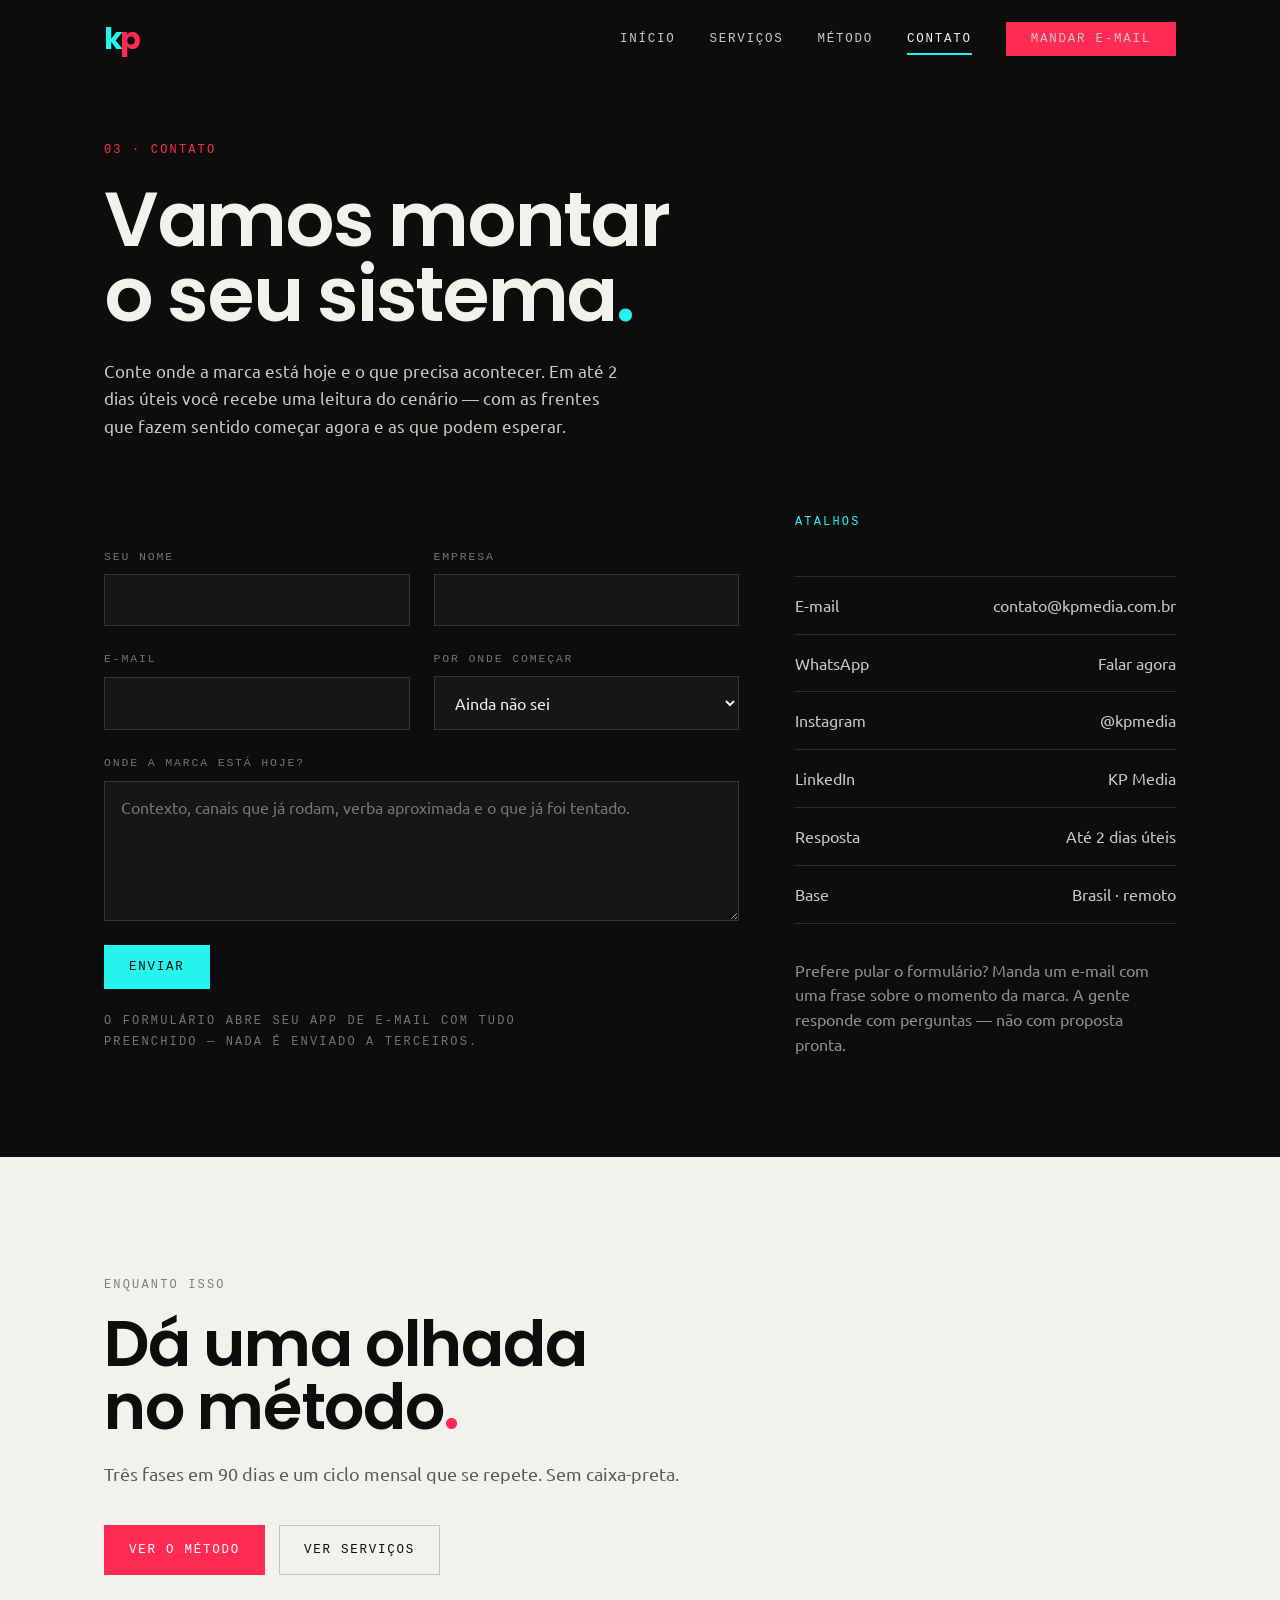
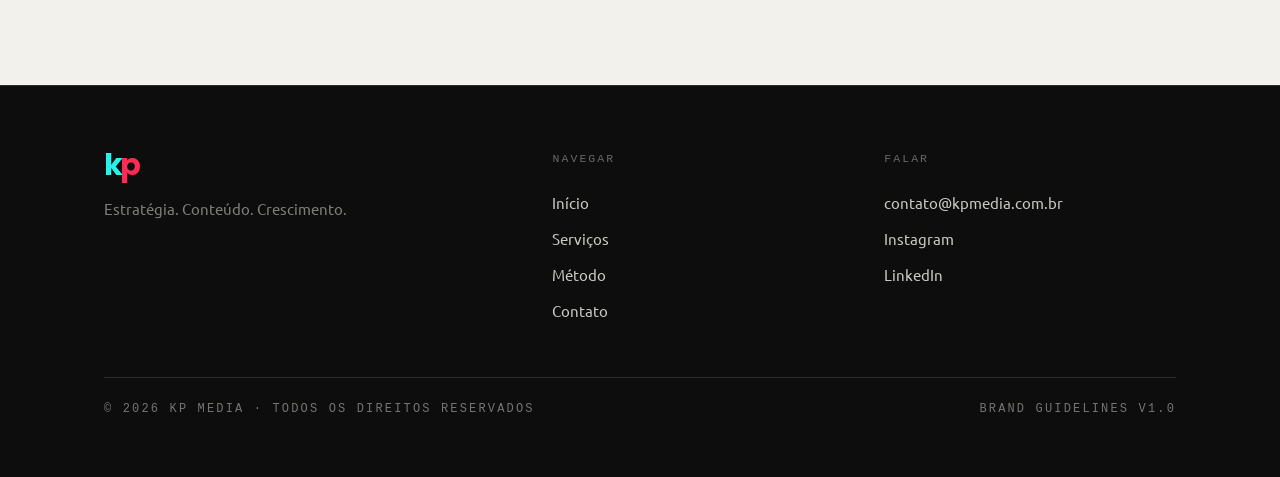
==== commit 44ab231f: "Reescreve o site sobre a tese da proposta e abre o escopo real - sai o argumento anti-volume (título" ====
--- a/contato.html
+++ b/contato.html
@@ -4,7 +4,7 @@
 <meta charset="utf-8">
 <meta name="viewport" content="width=device-width, initial-scale=1">
 <title>Contato — KP Media</title>
-<meta name="description" content="Conte o que está travando. Em até 2 dias úteis você recebe uma leitura do cenário.">
+<meta name="description" content="Conte onde a marca está hoje. Em até 2 dias úteis você recebe uma leitura do cenário.">
 <meta name="theme-color" content="#0D0D0D">
 <link rel="icon" href="data:image/svg+xml,%3Csvg xmlns='http://www.w3.org/2000/svg' viewBox='0 0 32 32'%3E%3Crect width='32' height='32' fill='%230D0D0D'/%3E%3Ctext x='16' y='25' font-family='Poppins,Ubuntu,sans-serif' font-size='30' font-weight='700' fill='%23FF2B54' text-anchor='middle'%3Ep%3C/text%3E%3C/svg%3E">
 <link rel="preconnect" href="https://fonts.googleapis.com">
@@ -40,10 +40,10 @@
   <div class="wrap">
     <span class="label label--rosa">03 · Contato</span>
     <h1 data-hero>
-      <span class="mask"><span>Comece pela</span></span>
-      <span class="mask"><span>conclusão<span class="dot-c">.</span></span></span>
+      <span class="mask"><span>Vamos montar</span></span>
+      <span class="mask"><span>o seu sistema<span class="dot-c">.</span></span></span>
     </h1>
-    <p class="rise" data-delay="2">Conte o que está travando. Em até 2 dias úteis você recebe uma leitura do cenário — sem proposta genérica, sem apresentação de 40 slides.</p>
+    <p class="rise" data-delay="2">Conte onde a marca está hoje e o que precisa acontecer. Em até 2 dias úteis você recebe uma leitura do cenário — com as frentes que fazem sentido começar agora e as que podem esperar.</p>
   </div>
 </section>
 
@@ -64,18 +64,21 @@
           <input id="email" name="email" type="email" autocomplete="email" required>
         </div>
         <div class="field">
-          <label for="frente">Frente principal</label>
+          <label for="frente">Por onde começar</label>
           <select id="frente" name="frente">
             <option>Ainda não sei</option>
-            <option>Estratégia</option>
-            <option>Conteúdo</option>
-            <option>Performance</option>
-            <option>As três</option>
+            <option>Estratégia e marca</option>
+            <option>Conteúdo e direção de arte</option>
+            <option>Mídia paga</option>
+            <option>SEO e GEO</option>
+            <option>Landing pages e funil</option>
+            <option>E-mail marketing e base</option>
+            <option>O sistema inteiro</option>
           </select>
         </div>
         <div class="field field--full">
-          <label for="mensagem">O que está travando?</label>
-          <textarea id="mensagem" name="mensagem" placeholder="Contexto, verba aproximada e o que já foi tentado."></textarea>
+          <label for="mensagem">Onde a marca está hoje?</label>
+          <textarea id="mensagem" name="mensagem" placeholder="Contexto, canais que já rodam, verba aproximada e o que já foi tentado."></textarea>
         </div>
         <div class="form__foot">
           <button type="submit" class="btn btn--ciano" data-magnet><span>Enviar</span></button>
@@ -96,7 +99,7 @@
         <div class="info__row"><span>Base</span><span>Brasil · remoto</span></div>
       </div>
       <p style="margin-top:34px;font-size:15.5px;color:rgba(201,200,194,.7)">
-        Prefere pular o formulário? Manda um e-mail com uma frase sobre o momento da marca. A gente responde com perguntas — não com proposta.
+        Prefere pular o formulário? Manda um e-mail com uma frase sobre o momento da marca. A gente responde com perguntas — não com proposta pronta.
       </p>
     </aside>
   </div>
@@ -107,7 +110,7 @@
   <div class="wrap">
     <span class="label rise">Enquanto isso</span>
     <h2 class="rise" data-delay="1" style="margin-top:18px">Dá uma olhada no método<span class="dot-r">.</span></h2>
-    <p class="rise" data-delay="2">Quatro etapas, prazo e entregável em cada uma. Sem caixa-preta.</p>
+    <p class="rise" data-delay="2">Três fases em 90 dias e um ciclo mensal que se repete. Sem caixa-preta.</p>
     <div class="cta__row rise" data-delay="3">
       <a href="metodo.html" class="btn btn--rosa" data-magnet><span>Ver o método</span></a>
       <a href="servicos.html" class="btn btn--claro"><span>Ver serviços</span></a>
@@ -121,7 +124,7 @@
       <div>
         <span class="logo"><span class="k">k</span><span class="p">p</span></span>
         <p style="margin-top:16px;font-size:15px;color:rgba(201,200,194,.6);max-width:34ch">
-          Estratégia, conteúdo e performance como uma coisa só.
+          Estratégia. Conteúdo. Crescimento.
         </p>
       </div>
       <div>
--- a/assets/css/style.css
+++ b/assets/css/style.css
@@ -292,14 +292,14 @@
 
 /* ============================ HERO ============================ */
 .hero{position:relative;padding:150px 0 90px;overflow:hidden}
-.hero__grid{display:grid;grid-template-columns:1.35fr .65fr;gap:56px;align-items:center}
+.hero__grid{display:grid;grid-template-columns:1fr;gap:56px;align-items:center}
 .hero h1{
   font-size:clamp(44px,7.6vw,104px);letter-spacing:-.03em;color:var(--off);
   margin:26px 0 30px;
 }
 .hero h1 .dot-r{color:var(--rosa)}
 .hero h1 .dot-c{color:var(--ciano)}
-.hero p{font-size:clamp(17px,1.35vw,20px);max-width:56ch}
+.hero p{font-size:clamp(17px,1.35vw,20px);max-width:52ch}
 .hero__cta{display:flex;flex-wrap:wrap;gap:14px;margin-top:38px}
 .hero--curto{padding:132px 0 64px}
 .hero--curto h1{font-size:clamp(38px,6vw,80px);margin:22px 0 24px}
@@ -310,23 +310,6 @@
 .is-ready .mask > span,.rise.in .mask > span{transform:none}
 .mask:nth-child(2) > span{transition-delay:.08s}
 .mask:nth-child(3) > span{transition-delay:.16s}
-
-/* grafismos: corte diagonal 45° do k + contraforma do p */
-.art{position:relative;aspect-ratio:1/1.12;min-height:260px;background:var(--grafite);overflow:hidden}
-.art__diag{
-  position:absolute;inset:0;background:var(--ciano);
-  clip-path:polygon(100% 22%,100% 100%,0 100%);
-  animation:diag 14s var(--ease) infinite alternate;
-}
-.art__p{
-  position:absolute;width:44%;aspect-ratio:1/1.18;border-radius:50%;
-  background:var(--rosa);left:11%;top:11%;will-change:transform;
-}
-.art__blk{position:absolute;right:0;top:0;width:22%;aspect-ratio:1;background:var(--amarelo);will-change:transform}
-@keyframes diag{
-  0%{clip-path:polygon(100% 22%,100% 100%,0 100%)}
-  100%{clip-path:polygon(100% 8%,100% 100%,0 100%)}
-}
 
 /* ============================ MARQUEE ============================ */
 .marquee{
@@ -375,6 +358,9 @@
 .card:nth-child(1)::before{background:var(--ciano)}
 .card:nth-child(2)::before{background:var(--rosa)}
 .card:nth-child(3)::before{background:var(--amarelo)}
+.card:nth-child(4)::before{background:var(--violeta)}
+.card:nth-child(5)::before{background:var(--ciano)}
+.card:nth-child(6)::before{background:var(--rosa)}
 .card:hover{background:var(--grafite-2)}
 .card:hover::before{width:110px}
 .card h3{font-size:27px;color:var(--off);margin:20px 0 12px}
@@ -536,8 +522,6 @@
 
 /* ============================ RESPONSIVO ============================ */
 @media (max-width:960px){
-  .hero__grid{grid-template-columns:1fr}
-  .art{order:-1;max-width:300px;min-height:200px}
   .cards{grid-template-columns:1fr}
   .sec__head{grid-template-columns:1fr;gap:20px}
   .pillars__grid{grid-template-columns:1fr;gap:28px}
@@ -577,7 +561,7 @@
   .mask > span{transform:none;transition:none}
   .fx,.fx__marca,.cursor{display:none}
   #palco.sai,#palco.entra{animation:none}
-  .marquee__track,.art__diag{animation:none}
+  .marquee__track{animation:none}
   .step::after,.ft__rule i{transform:none}
   html.smooth{scroll-behavior:auto}
   *{animation-duration:.001ms !important;transition-duration:.001ms !important}
@@ -641,10 +625,81 @@
   background:linear-gradient(90deg,var(--ciano) 0 33%,var(--rosa) 33% 66%,var(--amarelo) 66% 100%);
 }
 .midia--sem::after{display:none}
-.midia .art{position:absolute;inset:0;aspect-ratio:auto;min-height:0}
 
 @media (prefers-reduced-motion:reduce){
   .manifesto .w{opacity:1}
   .midia video,.midia img{transform:none}
   .pilha .step{position:static;transform:none;opacity:1}
 }
+
+/* ============================================================
+   EFEITOS EXTRAS: fundo generativo, faixa horizontal e luz no cursor
+   ============================================================ */
+
+/* ---- Fundo generativo (canvas) ---- */
+.fundo{
+  position:absolute;inset:0;width:100%;height:100%;display:block;z-index:0;
+  pointer-events:none;opacity:.85;
+  /* apaga nas bordas para não competir com o texto */
+  -webkit-mask-image:radial-gradient(120% 90% at 60% 40%,#000 35%,transparent 78%);
+  mask-image:radial-gradient(120% 90% at 60% 40%,#000 35%,transparent 78%);
+}
+.hero{isolation:isolate}
+.hero > .wrap{position:relative;z-index:1}
+
+/* ---- Faixa horizontal travada no scroll ---- */
+.horiz{position:relative}
+.horiz__pin{
+  position:sticky;top:0;height:100vh;display:flex;flex-direction:column;justify-content:center;
+  gap:32px;overflow:hidden;
+}
+.horiz__topo{display:flex;justify-content:space-between;align-items:flex-end;gap:24px;
+  max-width:var(--max);margin:0 auto;padding-inline:var(--gut);width:100%}
+.horiz__topo h2{font-size:clamp(28px,3.6vw,48px);color:var(--off)}
+.horiz__fita{display:flex;gap:2px;padding-inline:var(--gut);will-change:transform}
+.horiz__card{
+  flex:0 0 min(400px,74vw);background:var(--grafite);padding:34px 30px;position:relative;
+  display:flex;flex-direction:column;gap:12px;min-height:340px;
+}
+.horiz__card::before{
+  content:"";position:absolute;top:0;left:0;right:0;height:3px;background:var(--ciano);
+}
+.horiz__card:nth-child(2)::before{background:var(--rosa)}
+.horiz__card:nth-child(3)::before{background:var(--amarelo)}
+.horiz__card:nth-child(4)::before{background:var(--violeta)}
+.horiz__card:nth-child(5)::before{background:var(--ciano)}
+.horiz__card h3{font-size:23px;color:var(--off);margin-top:6px}
+.horiz__card p{font-size:15px;color:rgba(201,200,194,.7)}
+.horiz__card b{margin-top:auto;font-family:var(--mono);font-size:11.5px;letter-spacing:.16em;
+  text-transform:uppercase;color:rgba(242,241,236,.4);font-weight:400}
+.horiz__barra{height:2px;background:var(--linha);max-width:var(--max);width:100%;margin:0 auto;
+  padding-inline:0;position:relative}
+.horiz__barra i{position:absolute;inset:0 auto 0 0;width:100%;background:var(--ciano);
+  transform:scaleX(var(--p,0));transform-origin:left}
+
+@media (max-width:960px){
+  .horiz{height:auto !important}
+  .horiz__pin{position:static;height:auto;padding-block:70px}
+  .horiz__fita{transform:none !important;overflow-x:auto;scroll-snap-type:x mandatory;
+    padding-bottom:8px;-webkit-overflow-scrolling:touch}
+  .horiz__card{scroll-snap-align:start;min-height:0}
+  .horiz__barra{display:none}
+}
+
+/* ---- Luz seguindo o cursor nos cards ---- */
+@media (pointer:fine){
+  .card,.horiz__card{--mx:50%;--my:50%}
+  .card::after,.horiz__card::after{
+    content:"";position:absolute;inset:0;pointer-events:none;opacity:0;
+    transition:opacity .3s ease;
+    background:radial-gradient(240px circle at var(--mx) var(--my),rgba(37,244,238,.13),transparent 62%);
+  }
+  .card:hover::after,.horiz__card:hover::after{opacity:1}
+}
+
+@media (prefers-reduced-motion:reduce){
+  .fundo{display:none}
+  .horiz{height:auto !important}
+  .horiz__pin{position:static;height:auto}
+  .horiz__fita{transform:none !important;overflow-x:auto}
+}
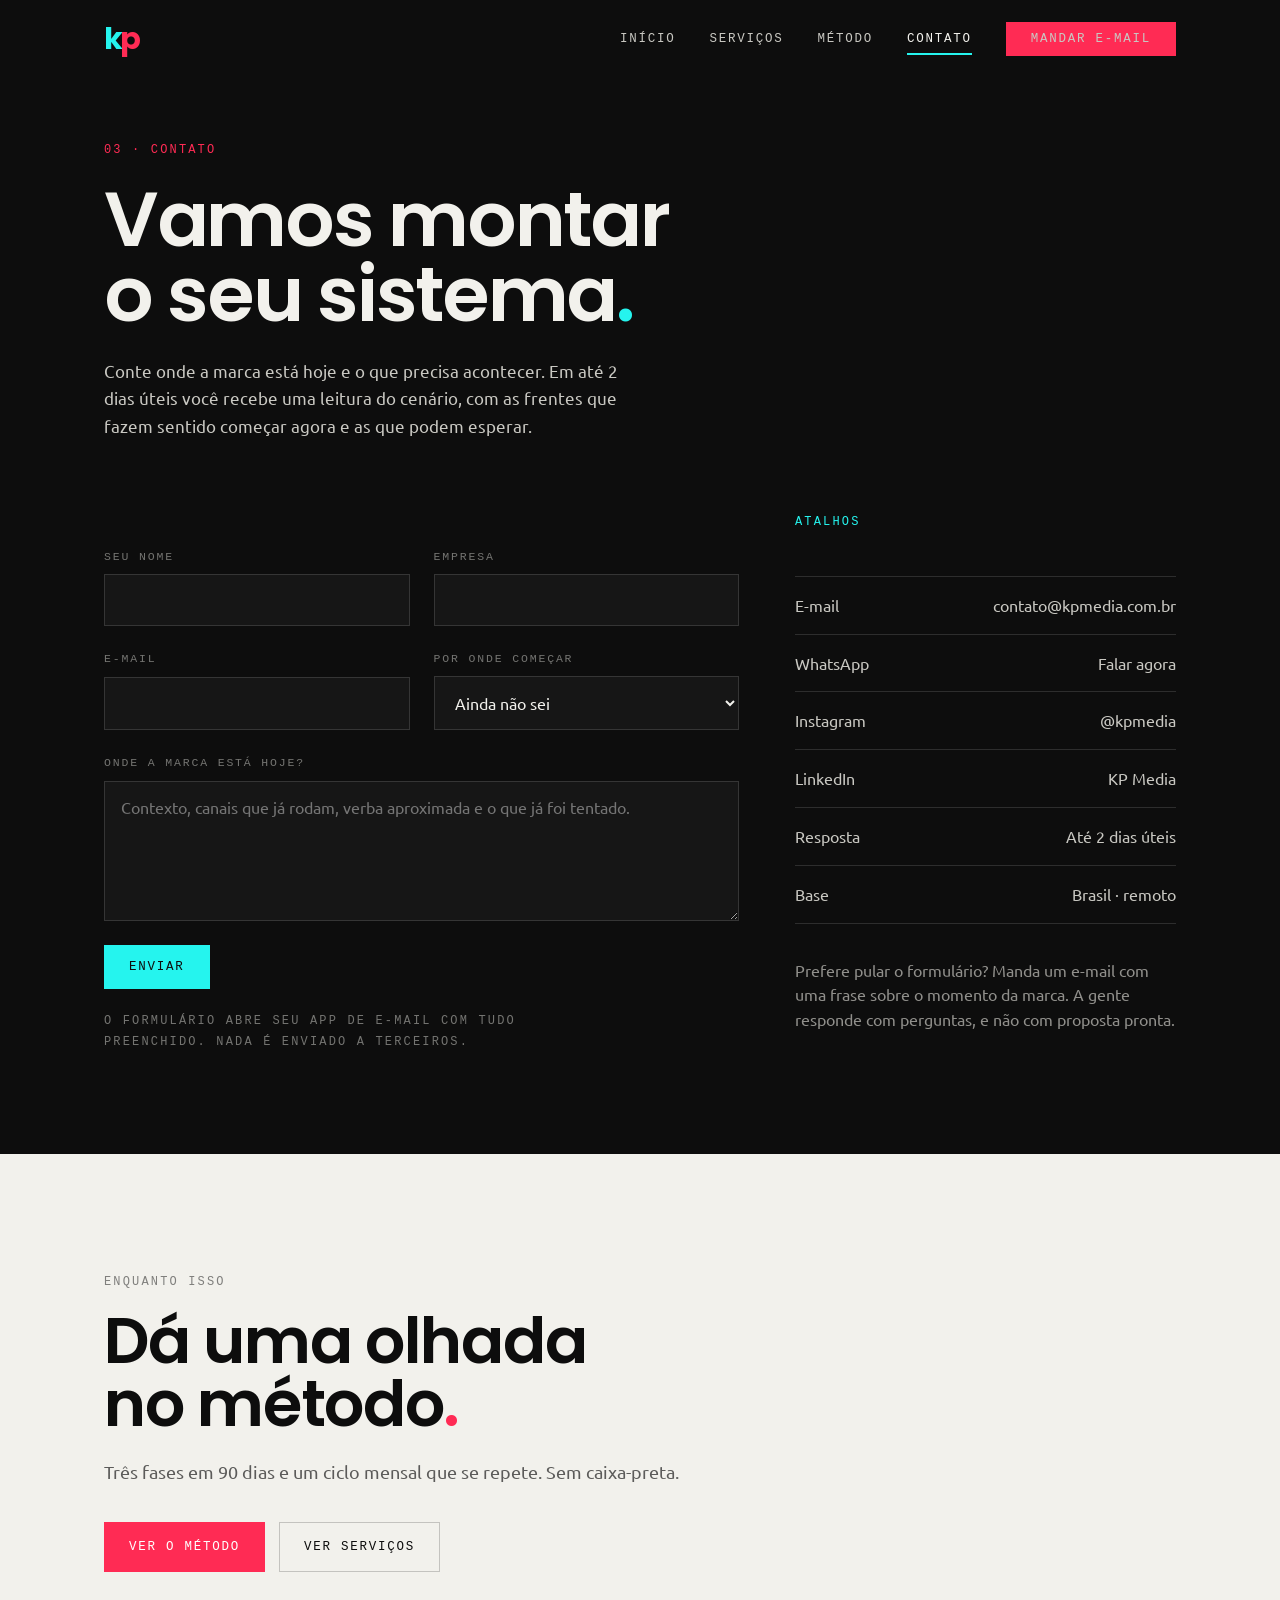
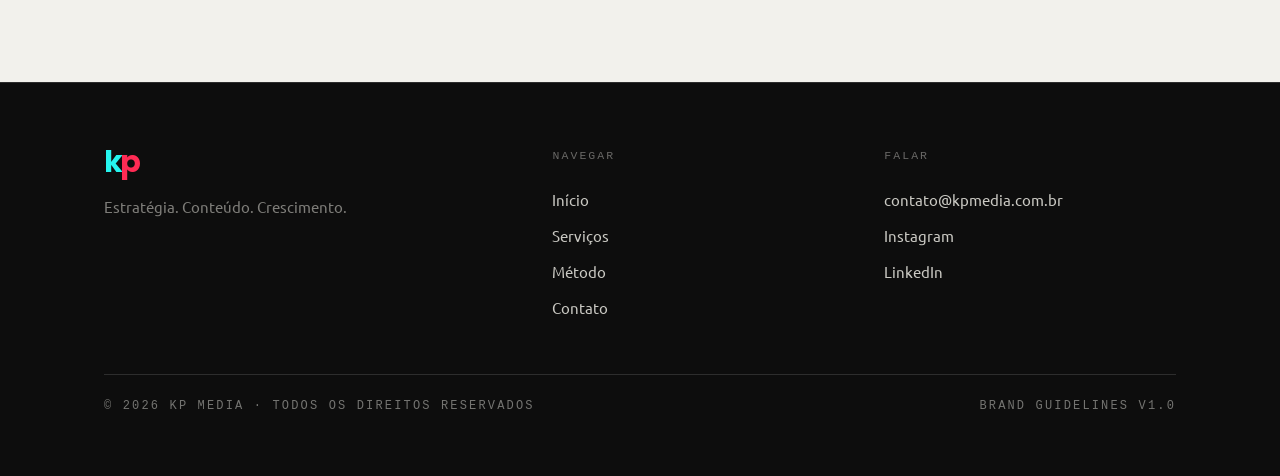
==== commit 4e66dfee: "Lettering do hero do metodo e limpeza dos travessoes no texto Lettering: com line-height .98 e overf" ====
--- a/contato.html
+++ b/contato.html
@@ -3,7 +3,7 @@
 <head>
 <meta charset="utf-8">
 <meta name="viewport" content="width=device-width, initial-scale=1">
-<title>Contato — KP Media</title>
+<title>Contato · KP Media</title>
 <meta name="description" content="Conte onde a marca está hoje. Em até 2 dias úteis você recebe uma leitura do cenário.">
 <meta name="theme-color" content="#0D0D0D">
 <link rel="icon" href="data:image/svg+xml,%3Csvg xmlns='http://www.w3.org/2000/svg' viewBox='0 0 32 32'%3E%3Crect width='32' height='32' fill='%230D0D0D'/%3E%3Ctext x='16' y='25' font-family='Poppins,Ubuntu,sans-serif' font-size='30' font-weight='700' fill='%23FF2B54' text-anchor='middle'%3Ep%3C/text%3E%3C/svg%3E">
@@ -20,7 +20,7 @@
 <div id="palco">
 <header class="nav" id="nav">
   <div class="wrap nav__in">
-    <a href="index.html" class="logo" aria-label="KP Media — início"><span class="k">k</span><span class="p">p</span></a>
+    <a href="index.html" class="logo" aria-label="KP Media, início"><span class="k">k</span><span class="p">p</span></a>
     <nav class="nav__links" id="menu">
       <a href="index.html">Início</a>
       <a href="servicos.html">Serviços</a>
@@ -43,7 +43,7 @@
       <span class="mask"><span>Vamos montar</span></span>
       <span class="mask"><span>o seu sistema<span class="dot-c">.</span></span></span>
     </h1>
-    <p class="rise" data-delay="2">Conte onde a marca está hoje e o que precisa acontecer. Em até 2 dias úteis você recebe uma leitura do cenário — com as frentes que fazem sentido começar agora e as que podem esperar.</p>
+    <p class="rise" data-delay="2">Conte onde a marca está hoje e o que precisa acontecer. Em até 2 dias úteis você recebe uma leitura do cenário, com as frentes que fazem sentido começar agora e as que podem esperar.</p>
   </div>
 </section>
 
@@ -85,7 +85,7 @@
           <span class="form__msg" role="status"></span>
         </div>
       </form>
-      <p class="label" style="margin-top:22px;line-height:1.8">O formulário abre seu app de e-mail com tudo preenchido — nada é enviado a terceiros.</p>
+      <p class="label" style="margin-top:22px;line-height:1.8">O formulário abre seu app de e-mail com tudo preenchido. Nada é enviado a terceiros.</p>
     </div>
 
     <aside>
@@ -99,7 +99,7 @@
         <div class="info__row"><span>Base</span><span>Brasil · remoto</span></div>
       </div>
       <p style="margin-top:34px;font-size:15.5px;color:rgba(201,200,194,.7)">
-        Prefere pular o formulário? Manda um e-mail com uma frase sobre o momento da marca. A gente responde com perguntas — não com proposta pronta.
+        Prefere pular o formulário? Manda um e-mail com uma frase sobre o momento da marca. A gente responde com perguntas, e não com proposta pronta.
       </p>
     </aside>
   </div>
@@ -152,6 +152,7 @@
 
 <script src="assets/js/fx.js"></script>
 <script src="assets/js/scroll.js"></script>
+<script src="assets/js/scrub.js"></script>
 <script src="assets/js/main.js"></script>
 </body>
 </html>
--- a/assets/css/style.css
+++ b/assets/css/style.css
@@ -32,7 +32,7 @@
 body{
   margin:0;background:var(--preto);color:var(--corpo-escuro);
   font-family:var(--texto);font-size:17px;line-height:1.6;
-  -webkit-font-smoothing:antialiased;overflow-x:hidden;
+  -webkit-font-smoothing:antialiased;overflow-x:clip;
 }
 img{max-width:100%;display:block}
 a{color:inherit}
@@ -305,8 +305,13 @@
 .hero--curto h1{font-size:clamp(38px,6vw,80px);margin:22px 0 24px}
 
 /* linhas de título com máscara (efeito de subida) */
-.mask{display:block;overflow:hidden}
-.mask > span{display:block;transform:translateY(110%);transition:transform .9s var(--ease)}
+/* A folga embaixo existe para as vírgulas, o "g" e o "p" caberem: com
+   line-height .98 e overflow:hidden, o corte comia o rabo da pontuação.
+   Ela vai só embaixo (margem negativa devolve o espaço) e o ponto de
+   partida sobe para 126% para o texto continuar escondido no repouso:
+   (.98 + .18) / .98 = 1.184, então 126% cobre em qualquer tamanho. */
+.mask{display:block;overflow:hidden;padding-bottom:.18em;margin-bottom:-.18em}
+.mask > span{display:block;transform:translateY(126%);transition:transform .9s var(--ease)}
 .is-ready .mask > span,.rise.in .mask > span{transform:none}
 .mask:nth-child(2) > span{transition-delay:.08s}
 .mask:nth-child(3) > span{transition-delay:.16s}
@@ -390,7 +395,7 @@
 /* ============================ PASSOS / MÉTODO ============================ */
 .steps{display:grid;gap:2px;background:var(--linha);border-block:1px solid var(--linha)}
 .step{background:var(--preto);padding:34px 0;position:relative}
-.step__in{display:grid;grid-template-columns:110px 1fr 1fr;gap:32px;align-items:start}
+.step__in{display:grid;grid-template-columns:minmax(140px,.55fr) 1fr 1.15fr;gap:clamp(24px,3vw,40px);align-items:start}
 .step__n{font-family:var(--mono);font-size:12px;letter-spacing:.18em;color:rgba(242,241,236,.35);padding-top:6px}
 .step h3{font-size:clamp(24px,2.8vw,34px);color:var(--off)}
 .step p{font-size:15.5px;color:rgba(201,200,194,.7)}
@@ -651,7 +656,7 @@
 .horiz{position:relative}
 .horiz__pin{
   position:sticky;top:0;height:100vh;display:flex;flex-direction:column;justify-content:center;
-  gap:32px;overflow:hidden;
+  gap:32px;overflow:clip;
 }
 .horiz__topo{display:flex;justify-content:space-between;align-items:flex-end;gap:24px;
   max-width:var(--max);margin:0 auto;padding-inline:var(--gut);width:100%}
@@ -688,13 +693,13 @@
 
 /* ---- Luz seguindo o cursor nos cards ---- */
 @media (pointer:fine){
-  .card,.horiz__card{--mx:50%;--my:50%}
-  .card::after,.horiz__card::after{
+  .card,.horiz__card,.entrega{--mx:50%;--my:50%}
+  .card::after,.horiz__card::after,.entrega::after{
     content:"";position:absolute;inset:0;pointer-events:none;opacity:0;
     transition:opacity .3s ease;
     background:radial-gradient(240px circle at var(--mx) var(--my),rgba(37,244,238,.13),transparent 62%);
   }
-  .card:hover::after,.horiz__card:hover::after{opacity:1}
+  .card:hover::after,.horiz__card:hover::after,.entrega:hover::after{opacity:1}
 }
 
 @media (prefers-reduced-motion:reduce){
@@ -703,3 +708,611 @@
   .horiz__pin{position:static;height:auto}
   .horiz__fita{transform:none !important;overflow-x:auto}
 }
+
+/* ============================================================
+   SCRUB — efeitos guiados pelo progresso do scroll
+   Mesma mecânica do estudo: track alto + palco sticky + 0→1.
+   Desligam sozinhos em telas estreitas e sob reduced-motion.
+   ============================================================ */
+.scrub{position:relative}
+.scrub__stage{position:sticky;top:0;height:100vh;overflow:hidden}
+
+/* ---- Pilares em WIPE (02) + tipo subindo (06) + foco (11) ----
+   O painel é tipografia de tela cheia: sem foto, o herói é a letra. ---- */
+.wipes .scrub__track{height:360vh}
+.wipe{position:absolute;inset:0;overflow:hidden;will-change:clip-path;display:grid;align-content:center}
+.wipe .bg{position:absolute;inset:-6%;z-index:0;will-change:transform;transform-origin:50% 50%}
+.wipe:nth-child(1) .bg{background:
+  radial-gradient(90% 70% at 78% 22%,rgba(37,244,238,.28),transparent 58%),
+  linear-gradient(165deg,#0e1b1a,var(--preto) 66%)}
+.wipe:nth-child(2) .bg{background:
+  radial-gradient(90% 70% at 22% 76%,rgba(255,43,84,.26),transparent 58%),
+  linear-gradient(200deg,#1e0f13,var(--preto) 66%)}
+.wipe:nth-child(3) .bg{background:
+  radial-gradient(90% 70% at 64% 26%,rgba(255,222,0,.18),transparent 55%),
+  linear-gradient(150deg,#1c1a0d,var(--preto) 64%)}
+
+/* faixa 45° da marca entrando com o painel */
+.wipe__corte{position:absolute;inset:-30% -10%;z-index:1;will-change:transform;
+  background:repeating-linear-gradient(45deg,rgba(242,241,236,.05) 0 2px,transparent 2px 26px)}
+.wipe__corte::after{content:"";position:absolute;right:-4%;top:0;bottom:0;width:19%;
+  background:var(--tom,var(--ciano));opacity:.92;
+  clip-path:polygon(58% 0,100% 0,100% 100%,0 100%)}
+.wipe:nth-child(1){--tom:var(--ciano)}
+.wipe:nth-child(2){--tom:var(--rosa)}
+.wipe:nth-child(3){--tom:var(--amarelo)}
+
+/* número fantasma gigante */
+.wipe__n{position:absolute;z-index:1;left:calc(var(--gut) - .06em);top:5vh;
+  font-family:var(--titulo);font-weight:700;font-size:clamp(140px,24vw,340px);line-height:.8;
+  letter-spacing:-.05em;color:rgba(242,241,236,.045);will-change:transform;pointer-events:none}
+.wipe .n{position:absolute;z-index:4;top:8vh;right:var(--gut);
+  font-family:var(--mono);font-size:12px;letter-spacing:.2em;color:rgba(242,241,236,.45)}
+
+.wipe__in{position:relative;z-index:3;padding-inline:var(--gut);max-width:var(--max);
+  margin:0 auto;width:100%}
+.wipe h3{font-size:clamp(38px,8.6vw,132px);letter-spacing:-.04em;line-height:1;color:var(--off)}
+.wipe h3 .l{display:block;overflow:hidden;padding-bottom:.16em;margin-bottom:-.16em}
+.wipe h3 .l i{display:block;font-style:normal;white-space:nowrap;transform:translateY(108%);will-change:transform}
+.wipe p{margin-top:28px;font-family:var(--mono);font-size:12.5px;letter-spacing:.16em;
+  text-transform:uppercase;color:rgba(242,241,236,.62);max-width:44ch;will-change:opacity,transform}
+.wipe__tag{display:inline-block;margin-top:30px;padding:9px 16px;border:1px solid var(--tom,var(--ciano));
+  color:var(--tom,var(--ciano));font-family:var(--mono);font-size:10.5px;letter-spacing:.18em;
+  text-transform:uppercase;will-change:opacity}
+
+/* ---- Oclusão (07) refeita: profundidade por CONTRAMOVIMENTO ----
+   Antes as três camadas dividiam o mesmo centro e viravam mingau.
+   Agora a palavra cheia vai para um lado, a vazada para o outro,
+   e um halo escuro descola o monograma do fundo. ---- */
+.oclu .scrub__track{height:280vh}
+.oclu .scrub__stage{display:grid;place-items:center;overflow:hidden;
+  background:radial-gradient(80% 65% at 50% 45%,var(--grafite),var(--preto) 76%)}
+.oclu__camada{position:absolute;inset:0;display:grid;place-items:center;pointer-events:none}
+.oclu h2{
+  margin:0;font-size:clamp(72px,17vw,250px);letter-spacing:-.045em;line-height:1;
+  white-space:nowrap;will-change:transform;
+}
+.oclu .tras{color:var(--off);opacity:.92}
+.oclu .frente{color:transparent;-webkit-text-stroke:1.5px rgba(37,244,238,.5)}
+.oclu .obj{
+  position:relative;z-index:5;will-change:transform;
+  /* o vazado acompanha o contorno das letras — é isso que separa da palavra */
+  filter:drop-shadow(0 0 16px #0D0D0D) drop-shadow(0 0 16px #0D0D0D) drop-shadow(0 0 6px #0D0D0D);
+  font-family:var(--titulo);font-weight:700;letter-spacing:-.07em;line-height:1;
+  font-size:clamp(90px,17vw,240px);
+}
+.oclu .obj .k{color:var(--ciano)}
+.oclu .obj .p{color:var(--rosa);margin-left:-.06em}
+.oclu .cap{position:absolute;left:50%;bottom:8vh;transform:translateX(-50%);z-index:6;
+  max-width:40ch;text-align:center;
+  font-family:var(--mono);font-size:11.5px;letter-spacing:.16em;text-transform:uppercase;
+  color:rgba(242,241,236,.55)}
+
+/* ---- 12 — EXPLOSÃO COM CHAMADAS: o sistema aberto em camadas ----
+   Em HTML, não em SVG: no celular o SVG escalava os rótulos para 4px. ---- */
+.explode .scrub__track{height:440vh}
+.explode .scrub__stage{display:grid;grid-template-rows:auto 1fr auto;align-items:center;
+  justify-items:center;gap:clamp(12px,2vh,28px);padding:6vh var(--gut) 5vh;overflow:hidden;
+  background:radial-gradient(75% 60% at 50% 42%,#12191c,var(--preto) 74%)}
+.explode__cabeca{text-align:center;pointer-events:none}
+.explode__cabeca h2{font-size:clamp(24px,3.2vw,44px);color:var(--off);margin-top:12px}
+.explode__cta{z-index:4}
+
+.ex{display:grid;gap:clamp(8px,1.4vh,18px);width:min(1120px,94vw);align-content:center}
+.ex__peca{display:grid;grid-template-columns:1fr minmax(240px,500px) 1fr;align-items:center;
+  gap:clamp(12px,2vw,30px);opacity:0;will-change:transform,opacity}
+.ex__laje{grid-column:2;display:flex;align-items:center;gap:clamp(12px,1.6vw,20px);
+  background:#181a1c;border:1px solid var(--linha);border-left:5px solid var(--c);
+  padding:clamp(13px,1.6vh,19px) clamp(16px,2vw,24px)}
+.ex__laje .n{font-family:var(--mono);font-size:12px;letter-spacing:.14em;color:rgba(242,241,236,.4)}
+.ex__laje h3{font-size:clamp(16px,1.8vw,23px);color:var(--off);letter-spacing:-.01em}
+.ex__chamada{display:flex;align-items:center;gap:10px;font-family:var(--mono);font-size:10.5px;
+  letter-spacing:.13em;text-transform:uppercase;color:rgba(242,241,236,.45);
+  opacity:0;transition:opacity .3s ease}
+.ex__chamada b{color:var(--c);font-weight:400;flex:0 0 auto}
+.ex__chamada .fio{flex:1;height:1px;background:rgba(242,241,236,.2);min-width:24px}
+.ex__chamada .pt{width:6px;height:6px;border-radius:50%;background:var(--c);flex:0 0 auto}
+.ex__peca[data-lado="esq"] .ex__chamada{grid-column:1;justify-content:flex-end;text-align:right}
+.ex__peca[data-lado="dir"] .ex__chamada{grid-column:3}
+
+@media (max-width:900px){
+  .ex__peca{grid-template-columns:1fr;gap:5px}
+  .ex__laje{grid-column:1}
+  /* especificidade tem que bater a de [data-lado], senão a chamada "dir"
+     cria uma coluna fantasma e encolhe metade das lajes */
+  .ex__peca[data-lado="esq"] .ex__chamada,
+  .ex__peca[data-lado="dir"] .ex__chamada{grid-column:1;justify-content:flex-start;
+    text-align:left;font-size:10px;padding-left:2px}
+  .ex__chamada .fio{display:none}
+  .explode .scrub__stage{padding:5vh var(--gut) 4vh}
+}
+
+/* ---- Contador gigante em segmentos ---- */
+.contador .scrub__track{height:300vh}
+.contador .scrub__stage{display:grid;place-content:center;text-align:center;
+  padding:0 var(--gut);background:var(--preto)}
+.contador .item{grid-area:1/1;opacity:0;will-change:opacity,transform}
+.contador .n{font-family:var(--titulo);font-weight:700;font-variant-numeric:tabular-nums;
+  font-size:clamp(80px,18vw,240px);line-height:.86;letter-spacing:-.04em;margin:0;color:var(--off)}
+.contador .n u{text-decoration:none}
+.contador .item:nth-child(1) .n u{color:var(--ciano)}
+.contador .item:nth-child(2) .n u{color:var(--rosa)}
+.contador .item:nth-child(3) .n u{color:var(--amarelo)}
+.contador .item:nth-child(4) .n u{color:var(--violeta)}
+.contador .lede{margin:44px auto 0;max-width:36ch;font-family:var(--mono);font-size:12px;
+  letter-spacing:.18em;text-transform:uppercase;color:rgba(242,241,236,.5)}
+.contador .eixo{position:absolute;left:50%;bottom:9vh;transform:translateX(-50%);
+  display:flex;gap:8px}
+.contador .eixo i{width:34px;height:2px;background:var(--linha);transition:background .3s ease}
+.contador .eixo i.on{background:var(--ciano)}
+
+/* ---- Tipo em scrub: a citação sobe linha a linha com o scroll ---- */
+.tipo .scrub__track{height:260vh}
+.tipo .scrub__stage{display:grid;align-content:center;padding:0 var(--gut);background:var(--grafite)}
+.tipo .linha{overflow:hidden;display:block}
+.tipo .linha i{display:block;font-style:normal;transform:translateY(108%);will-change:transform;
+  font-family:var(--titulo);font-weight:600;letter-spacing:-.03em;line-height:1.02;
+  font-size:clamp(34px,6.4vw,88px);color:var(--off)}
+.tipo .linha i em{font-style:normal;color:var(--rosa)}
+.tipo .linha i b{font-weight:600;color:var(--ciano)}
+.tipo .ass{margin-top:34px;opacity:0;will-change:opacity}
+
+/* ---- Tilt 3D nos cards (desktop) ---- */
+@media (pointer:fine){
+  .cards{perspective:1100px}
+  .card{transform-style:preserve-3d;transition:background .25s ease,transform .14s ease-out}
+  .card h3,.card > p{transform:translateZ(26px)}
+  .card ul{transform:translateZ(14px)}
+}
+
+/* ---- fallbacks ----
+   Os efeitos scrub rodam também no celular (sticky não é scroll-jacking);
+   só prefers-reduced-motion desliga. As versões .so-mobile existem para esse caso. */
+.so-mobile{display:none}
+@media (max-width:960px){
+  .wipe{padding-bottom:12vh}
+  .oclu .cap{left:50%;transform:translateX(-50%);text-align:center;width:calc(100% - 2*var(--gut))}
+}
+@media (prefers-reduced-motion:reduce){
+  .scrub__track{height:auto !important}
+  .scrub__stage{position:relative;height:auto;min-height:60vh;overflow:visible}
+  .wipe{position:relative;clip-path:none !important;min-height:70vh;padding-block:12vh}
+  .wipe h3 .l i{transform:none !important}
+  .wipe p,.wipe__tag{opacity:1 !important;transform:none !important}
+  .wipe .bg,.wipe__corte,.wipe__n{transform:none !important}
+  /* contador e tipo têm versão estática própria (.so-mobile) */
+  .contador .scrub__track,.tipo .scrub__track{display:none}
+  .so-mobile{display:block !important}
+  .oclu .scrub__stage{min-height:70vh}
+  .oclu__camada{position:static}
+  .oclu h2{position:static}
+  .oclu .frente{display:none}
+  .explode .scrub__track{height:auto}
+  .explode .scrub__stage{position:relative;height:auto;min-height:0}
+  .ex__peca,.ex__chamada{opacity:1 !important;transform:none !important}
+  .card{transform:none !important}
+}
+
+/* ============================================================
+   TRÊS EFEITOS DO ESTUDO v2
+   18 Portal · 08 Pipeline de processo · 21 Revelação por cursor
+   ============================================================ */
+
+/* ---- 18. Portal: o círculo abre do escuro para o claro ---- */
+.portal .scrub__track{height:260vh}
+.portal .fora,.portal .dentro{position:absolute;inset:0;display:grid;place-items:center;text-align:center;padding:0 var(--gut)}
+.portal .fora{background:var(--preto)}
+.portal .fora h2{font-size:clamp(30px,5vw,64px);color:var(--off);max-width:16ch}
+.portal .fora .label{display:block;margin-top:20px}
+.portal .dentro{
+  background:var(--off);color:var(--preto);will-change:clip-path,transform;
+  clip-path:circle(0px at 50% 50%);
+}
+.portal .dentro h2{font-size:clamp(34px,5.6vw,74px);color:var(--preto);max-width:14ch}
+.portal .dentro h2 em{font-style:normal;color:var(--rosa)}
+.portal .dentro .btn{margin-top:34px}
+.portal .anel{
+  position:absolute;left:50%;top:50%;transform:translate(-50%,-50%);
+  width:120px;height:120px;border-radius:50%;border:2px solid rgba(37,244,238,.6);
+  will-change:transform,opacity;pointer-events:none;
+}
+
+/* ---- 08. Pipeline de processo (SVG que se desenha) ---- */
+.pipe .scrub__track{height:360vh}
+.pipe .scrub__stage{display:grid;place-items:center;
+  background:radial-gradient(85% 70% at 50% 42%,#101b1a,var(--preto) 72%)}
+.pipe svg{width:min(1080px,94vw);height:auto;overflow:visible}
+.pipe .conn{fill:none;stroke:var(--ciano);stroke-width:2.2;stroke-linecap:round}
+.pipe .node circle{fill:rgba(37,244,238,.05);stroke:rgba(37,244,238,.45);stroke-width:1.6}
+.pipe .node .idx{font-family:var(--mono);font-size:10px;fill:var(--ciano);text-anchor:middle;letter-spacing:.1em}
+.pipe .node .ttl{font-family:var(--titulo);font-size:20px;fill:var(--off);text-anchor:middle;font-weight:600}
+.pipe .chip rect{fill:rgba(13,13,13,.9);stroke:rgba(37,244,238,.4);stroke-width:1;rx:2}
+.pipe .chip text{font-family:var(--mono);font-size:10.5px;fill:#bfece9;text-anchor:middle;letter-spacing:.08em}
+.pipe .cabeca{position:absolute;top:11vh;left:var(--gut);max-width:22ch;pointer-events:none}
+.pipe .cabeca h2{font-size:clamp(26px,3.6vw,46px);color:var(--off)}
+.pipe .cabeca p{margin-top:12px;font-family:var(--mono);font-size:10.5px;letter-spacing:.18em;
+  text-transform:uppercase;color:rgba(242,241,236,.45)}
+@media (max-width:820px){.pipe .cabeca{position:static;margin:12vh var(--gut) 4vh;max-width:none}
+  .pipe .scrub__stage{align-content:center;display:grid}}
+
+/* ---- 21. Revelação por cursor: o raio-X do sistema ---- */
+.raiox{position:relative;min-height:100vh;overflow:hidden;background:var(--grafite)}
+.raiox__capa,.raiox__oculto{position:absolute;inset:0;display:grid;place-items:center;text-align:center;padding:0 var(--gut)}
+.raiox__capa h2{font-size:clamp(38px,7vw,96px);color:var(--off);line-height:.96;max-width:14ch}
+.raiox__capa .label{display:block;margin-top:22px}
+.raiox__oculto{
+  background:
+    radial-gradient(60% 50% at 50% 50%,rgba(37,244,238,.12),transparent 70%),
+    #0a0f0f;
+  -webkit-mask-image:radial-gradient(circle var(--r,180px) at var(--x,50%) var(--y,50%),#000 58%,transparent 100%);
+          mask-image:radial-gradient(circle var(--r,180px) at var(--x,50%) var(--y,50%),#000 58%,transparent 100%);
+}
+.raiox__oculto svg{width:min(900px,90vw);height:auto;overflow:visible}
+.raiox__oculto .fio{fill:none;stroke:rgba(37,244,238,.55);stroke-width:1.4;stroke-dasharray:5 7}
+.raiox__oculto .no rect{fill:rgba(13,13,13,.85);stroke:rgba(37,244,238,.5);stroke-width:1}
+.raiox__oculto .no text{font-family:var(--mono);font-size:12px;fill:var(--ciano);text-anchor:middle;letter-spacing:.12em}
+.raiox__oculto .centro text{fill:var(--rosa)}
+.raiox__oculto .centro rect{stroke:rgba(255,43,84,.6)}
+.raiox__dica{position:absolute;left:50%;bottom:7vh;transform:translateX(-50%);z-index:3;
+  font-family:var(--mono);font-size:10.5px;letter-spacing:.2em;text-transform:uppercase;
+  color:rgba(242,241,236,.4);pointer-events:none}
+
+@media (prefers-reduced-motion:reduce){
+  .portal .scrub__track{height:auto}
+  .portal .fora{display:none}
+  .portal .dentro{position:relative;clip-path:none !important;min-height:70vh}
+  .portal .anel{display:none}
+  .pipe .scrub__track{height:auto}
+  .pipe .node,.pipe .chip{opacity:1 !important}
+  .pipe .conn{stroke-dashoffset:0 !important}
+  .raiox__oculto{mask-image:none;-webkit-mask-image:none;position:relative;min-height:70vh}
+  .raiox__capa{display:none}
+  .raiox__dica{display:none}
+}
+
+/* ============================================================
+   13 — GRADE EDITORIAL ASSIMÉTRICA  ·  "O que sai daqui"
+   Três colunas em velocidades diferentes, título por cima em
+   mix-blend-mode. É a seção de prova: as peças que a KP entrega.
+   ============================================================ */
+.obra .scrub__track{height:330vh}
+.obra .scrub__stage{background:var(--off);display:grid;place-items:center;overflow:hidden}
+.obra__cols{display:grid;grid-template-columns:repeat(3,1fr);gap:clamp(12px,1.6vw,24px);
+  width:min(1180px,90vw);align-items:start}
+.obra__col{display:grid;gap:clamp(12px,1.6vw,24px);will-change:transform}
+.obra__peca{position:relative;overflow:hidden;background:var(--grafite);margin:0}
+.obra__peca figcaption{
+  position:absolute;left:12px;bottom:10px;z-index:3;font-family:var(--mono);font-size:9.5px;
+  letter-spacing:.16em;text-transform:uppercase;color:rgba(242,241,236,.8);
+  text-shadow:0 1px 10px rgba(0,0,0,.7);
+}
+.obra__peca i{position:absolute;inset:0;display:block}
+
+/* peças — arte em CSS, dentro da paleta */
+.t-reel{aspect-ratio:9/16}
+.t-reel i{background:linear-gradient(170deg,#17201f,#0b0d0d 70%)}
+.t-reel i::after{content:"";position:absolute;left:50%;top:46%;transform:translate(-50%,-50%);
+  width:22%;aspect-ratio:1;background:var(--ciano);clip-path:polygon(12% 0,100% 50%,12% 100%)}
+.t-reel i::before{content:"";position:absolute;left:10%;right:10%;bottom:14%;height:2px;
+  background:linear-gradient(90deg,var(--ciano) 38%,rgba(242,241,236,.18) 38%)}
+
+.t-carrossel{aspect-ratio:4/5}
+.t-carrossel i{background:var(--grafite-2)}
+.t-carrossel i::before{content:"";position:absolute;left:12%;top:16%;width:62%;height:60%;
+  background:var(--rosa);box-shadow:14px 14px 0 rgba(242,241,236,.14),28px 28px 0 rgba(242,241,236,.07)}
+
+.t-lp{aspect-ratio:16/11}
+.t-lp i{background:var(--preto)}
+.t-lp i::before{content:"";position:absolute;left:8%;right:8%;top:14%;height:8%;background:rgba(242,241,236,.16)}
+.t-lp i::after{content:"";position:absolute;left:8%;top:30%;width:44%;height:34%;background:var(--ciano)}
+
+.t-news{aspect-ratio:4/5}
+.t-news i{background:repeating-linear-gradient(180deg,rgba(242,241,236,.13) 0 2px,transparent 2px 12px),
+  var(--grafite-2);background-position:0 34%}
+.t-news i::before{content:"";position:absolute;left:0;right:0;top:0;height:22%;background:var(--violeta)}
+
+.t-post{aspect-ratio:1}
+.t-post i{background:var(--grafite)}
+.t-post i::before{content:"";position:absolute;inset:0;background:var(--ciano);
+  clip-path:polygon(100% 26%,100% 100%,0 100%)}
+.t-post i::after{content:"";position:absolute;right:0;top:0;width:26%;aspect-ratio:1;background:var(--amarelo)}
+
+.t-anuncio{aspect-ratio:4/5}
+.t-anuncio i{background:linear-gradient(200deg,#241017,#0c0a0b 66%)}
+.t-anuncio i::before{content:"";position:absolute;left:14%;bottom:18%;width:56%;height:9%;background:var(--rosa)}
+.t-anuncio i::after{content:"";position:absolute;left:14%;top:18%;width:34%;aspect-ratio:1;border-radius:50%;
+  border:2px solid rgba(255,43,84,.55)}
+
+.t-relatorio{aspect-ratio:16/11}
+.t-relatorio i{background:var(--preto)}
+.t-relatorio i::before{content:"";position:absolute;left:10%;right:10%;bottom:22%;height:1px;background:var(--linha)}
+.t-relatorio i::after{content:"";position:absolute;left:12%;bottom:22%;width:64%;height:44%;
+  background:
+    linear-gradient(var(--ciano),var(--ciano)) 0 100%/12% 46% no-repeat,
+    linear-gradient(var(--rosa),var(--rosa)) 25% 100%/12% 78% no-repeat,
+    linear-gradient(var(--amarelo),var(--amarelo)) 50% 100%/12% 34% no-repeat,
+    linear-gradient(var(--violeta),var(--violeta)) 75% 100%/12% 96% no-repeat}
+
+.t-copy{aspect-ratio:1}
+.t-copy i{background:var(--grafite-2)}
+.t-copy i::before{content:"";position:absolute;left:14%;right:14%;top:26%;height:48%;
+  background:repeating-linear-gradient(180deg,rgba(242,241,236,.22) 0 2px,transparent 2px 11px)}
+.t-copy i::after{content:"";position:absolute;left:14%;top:16%;width:26%;height:4px;background:var(--ciano)}
+
+.t-dash{aspect-ratio:16/11}
+.t-dash i{background:linear-gradient(160deg,#0f1a1a,#090b0b 70%)}
+.t-dash i::before{content:"";position:absolute;inset:22% 10% 24%;
+  background:linear-gradient(var(--ciano),var(--ciano)) no-repeat;
+  clip-path:polygon(0 78%,16% 54%,32% 66%,50% 28%,68% 44%,84% 14%,100% 26%,100% 100%,0 100%);opacity:.5}
+.t-dash i::after{content:"";position:absolute;left:10%;right:10%;bottom:24%;height:1px;background:rgba(37,244,238,.3)}
+
+.obra__titulo{
+  position:absolute;z-index:8;left:50%;top:50%;transform:translate(-50%,-50%);
+  text-align:center;mix-blend-mode:difference;color:#fff;pointer-events:none;width:100%;
+}
+.obra__titulo h2{font-size:clamp(40px,8.4vw,124px);letter-spacing:-.04em;line-height:.9;color:#fff}
+.obra__titulo p{margin:18px auto 0;font-family:var(--mono);font-size:11px;letter-spacing:.2em;
+  text-transform:uppercase;color:#fff;opacity:.75}
+@media (max-width:820px){
+  .obra__cols{grid-template-columns:repeat(2,1fr);width:94vw}
+  .obra__col:nth-child(3){display:none}
+}
+
+/* ============================================================
+   RESPIRO — a seção silenciosa entre dois efeitos altos
+   ============================================================ */
+.respiro{padding:clamp(90px,14vh,150px) 0;border-top:1px solid var(--linha)}
+.respiro__grid{display:grid;grid-template-columns:1.35fr .65fr;gap:clamp(32px,6vw,80px);align-items:end}
+.respiro q{
+  font-family:var(--titulo);font-weight:600;font-size:clamp(28px,4.4vw,60px);color:var(--off);
+  letter-spacing:-.025em;line-height:1.04;quotes:none;display:block;max-width:18ch;
+}
+.respiro q em{font-style:normal;color:var(--rosa)}
+.respiro q b{font-weight:600;color:var(--ciano)}
+.respiro figcaption{margin-top:28px}
+.respiro__stack h4{font-family:var(--mono);font-size:11px;letter-spacing:.18em;text-transform:uppercase;
+  color:rgba(242,241,236,.4);margin:0 0 14px;font-weight:400}
+.respiro__stack ul{list-style:none;margin:0;padding:0;border-top:1px solid var(--linha)}
+.respiro__stack li{font-family:var(--mono);font-size:12px;letter-spacing:.1em;padding:11px 0;
+  border-bottom:1px solid var(--linha);color:rgba(201,200,194,.72);
+  display:flex;justify-content:space-between;gap:14px}
+.respiro__stack li span{color:rgba(242,241,236,.35)}
+@media (max-width:820px){.respiro__grid{grid-template-columns:1fr;gap:44px}}
+
+@media (prefers-reduced-motion:reduce){
+  .obra .scrub__track{height:auto}
+  .obra .scrub__stage{position:relative;height:auto;min-height:0;padding:14vh 0}
+  .obra__col{transform:none !important}
+  .obra__titulo{position:static;transform:none;margin-bottom:34px;mix-blend-mode:normal}
+}
+
+/* ============================================================
+   ESCOPO — fita horizontal travada (efeito 04)
+   As seis frentes passam de lado enquanto a página fica presa.
+   Parada, a seção continua legível: são seis cards em linha,
+   roláveis pelo dedo, com um índice de teclado acima.
+   ============================================================ */
+.horiz--escopo .horiz__topo{align-items:flex-start}
+.horiz--escopo .horiz__topo em{font-style:normal;color:var(--ciano)}
+.horiz--escopo .horiz__topo h2{margin-top:14px;font-size:clamp(26px,3vw,42px);max-width:14ch}
+/* a fita começa alinhada com o título, não na borda da tela */
+.horiz--escopo .horiz__fita{padding-inline:calc(max(0px,(100% - var(--max))/2) + var(--gut))}
+.horiz--escopo .horiz__barra{max-width:calc(var(--max) - var(--gut) * 2)}
+
+.horiz__indice{display:grid;grid-template-columns:1fr 1fr;gap:2px;background:var(--linha);
+  border-left:1px solid var(--linha);flex:0 0 auto}
+.horiz__indice button{
+  background:var(--preto);border:0;border-top:2px solid transparent;cursor:pointer;
+  color:rgba(201,200,194,.55);padding:11px 14px;text-align:left;display:flex;gap:9px;
+  font-family:var(--mono);font-size:10.5px;letter-spacing:.12em;text-transform:uppercase;
+  transition:background .25s ease,color .25s ease,border-color .25s ease;
+}
+.horiz__indice button i{font-style:normal;color:rgba(242,241,236,.28)}
+.horiz__indice button:hover{background:var(--grafite);color:var(--off)}
+.horiz__indice button:focus-visible{outline:2px solid var(--ciano);outline-offset:-2px}
+.horiz__indice button[aria-current="true"]{background:var(--grafite);color:var(--off);
+  border-top-color:var(--acento,var(--ciano))}
+.horiz__indice button[aria-current="true"] i{color:var(--acento,var(--ciano))}
+
+.horiz__card[data-cor=ciano]{--acento:var(--ciano)}
+.horiz__card[data-cor=rosa]{--acento:var(--rosa)}
+.horiz__card[data-cor=amarelo]{--acento:var(--amarelo)}
+.horiz__card[data-cor=violeta]{--acento:var(--violeta)}
+.horiz__card[data-cor]::before{background:var(--acento)}
+
+.frente{flex:0 0 min(540px,84vw);min-height:0;overflow:hidden;padding:32px 30px 30px;gap:18px}
+.frente header{display:block}
+.frente h3{font-size:clamp(24px,2.6vw,34px);color:var(--off);margin:8px 0 10px;line-height:1.05}
+.frente header p{font-size:15px;color:rgba(201,200,194,.72);margin:0;max-width:44ch}
+.frente__lista{list-style:none;margin:0;padding:0}
+.frente__lista li{
+  display:flex;gap:12px;align-items:baseline;padding:9px 0;border-bottom:1px solid var(--linha);
+  font-size:14.5px;color:rgba(201,200,194,.88);
+}
+.frente__lista li:last-child{border-bottom:0}
+.frente__lista li i{font-style:normal;font-family:var(--mono);font-size:10.5px;
+  color:var(--acento,var(--ciano));flex:0 0 auto}
+.frente__recebe{
+  margin:auto 0 0;padding-top:16px;border-top:1px solid var(--linha);
+  font-size:14.5px;color:rgba(201,200,194,.92);position:relative;z-index:1;
+}
+.frente__recebe b{color:var(--acento,var(--ciano));font-weight:400;font-family:var(--mono);
+  font-size:10.5px;letter-spacing:.16em;text-transform:uppercase;display:block;margin-bottom:6px}
+.frente__fantasma{
+  position:absolute;right:-6px;bottom:-8%;z-index:0;pointer-events:none;
+  font-family:var(--titulo);font-weight:700;font-size:clamp(120px,13vw,200px);line-height:.8;
+  color:rgba(242,241,236,.04);letter-spacing:-.05em;
+}
+@media (max-width:960px){
+  .horiz__indice{grid-template-columns:1fr 1fr;width:100%;border-left:0;margin-top:22px}
+  .horiz--escopo .horiz__topo{flex-direction:column;align-items:stretch}
+  .frente{flex-basis:min(420px,84vw)}
+}
+@media (max-width:560px){
+  .horiz__indice{grid-template-columns:1fr}
+  .frente__fantasma{display:none}
+}
+
+/* ============================================================
+   ENTREGÁVEIS — grade estática
+   A página só carrega uma fita horizontal (a do escopo);
+   aqui a leitura é de relance, tudo visível de uma vez.
+   ============================================================ */
+.entregas{padding:110px 0 100px}
+.entregas__topo{display:flex;justify-content:space-between;align-items:flex-end;gap:28px;
+  margin-bottom:38px;flex-wrap:wrap}
+.entregas__topo h2{font-size:clamp(28px,3.6vw,48px);color:var(--off);margin-top:14px}
+.entregas__topo > p{max-width:36ch;font-size:15px;color:rgba(201,200,194,.6);margin:0}
+.entregas__grade{display:grid;grid-template-columns:repeat(6,1fr);gap:2px;background:var(--linha)}
+.entrega{
+  grid-column:span 2;background:var(--grafite);padding:30px 26px;position:relative;
+  display:flex;flex-direction:column;gap:11px;
+}
+.entrega:nth-child(4),.entrega:nth-child(5){grid-column:span 3}
+.entrega::before{content:"";position:absolute;top:0;left:0;right:0;height:3px;background:var(--acento,var(--ciano))}
+.entrega[data-cor=ciano]{--acento:var(--ciano)}
+.entrega[data-cor=rosa]{--acento:var(--rosa)}
+.entrega[data-cor=amarelo]{--acento:var(--amarelo)}
+.entrega[data-cor=violeta]{--acento:var(--violeta)}
+.entrega h3{font-size:22px;color:var(--off);margin-top:4px}
+.entrega p{font-size:15px;color:rgba(201,200,194,.7);margin:0}
+.entrega b{margin-top:auto;padding-top:8px;font-family:var(--mono);font-size:11.5px;letter-spacing:.16em;
+  text-transform:uppercase;color:rgba(242,241,236,.4);font-weight:400}
+@media (max-width:860px){
+  .entregas__grade{grid-template-columns:1fr}
+  .entrega,.entrega:nth-child(4),.entrega:nth-child(5){grid-column:auto}
+}
+
+/* ============================================================
+   LINHA DO TEMPO — substitui os números soltos
+   Cada marco responde "quando eu vejo o quê".
+   ============================================================ */
+.linha .scrub__track{height:300vh}
+.linha .scrub__stage{display:grid;align-content:center;gap:clamp(30px,5vh,58px);
+  padding:0 var(--gut);background:var(--preto)}
+.linha__topo{max-width:var(--max);margin:0 auto;width:100%}
+.linha__itens{display:grid;max-width:var(--max);margin:0 auto;width:100%}
+.linha__item{grid-area:1/1;opacity:0;transform:translateY(20px);
+  transition:opacity .4s var(--ease),transform .4s var(--ease)}
+.linha__item.on{opacity:1;transform:none}
+.linha__dia{display:flex;align-items:baseline;gap:16px}
+.linha__dia b{font-family:var(--titulo);font-weight:700;font-variant-numeric:tabular-nums;
+  font-size:clamp(70px,13vw,170px);line-height:.82;letter-spacing:-.04em;color:var(--off)}
+.linha__dia span{font-family:var(--mono);font-size:12px;letter-spacing:.2em;text-transform:uppercase;
+  color:rgba(242,241,236,.45)}
+.linha__item:nth-child(1) b{color:var(--ciano)}
+.linha__item:nth-child(2) b{color:var(--rosa)}
+.linha__item:nth-child(3) b{color:var(--amarelo)}
+.linha__item h3{font-size:clamp(24px,3.4vw,46px);color:var(--off);margin:18px 0 12px;max-width:20ch}
+.linha__item p{font-size:16.5px;color:rgba(201,200,194,.7);max-width:52ch}
+.linha__eixo{position:relative;max-width:var(--max);margin:0 auto;width:100%;padding-top:26px}
+.linha__trilho{position:relative;height:2px;background:var(--linha)}
+.linha__trilho i{position:absolute;inset:0 auto 0 0;background:linear-gradient(90deg,var(--ciano),var(--rosa),var(--amarelo));
+  width:100%;transform:scaleX(var(--p,0));transform-origin:left}
+.linha__marcos{display:flex;justify-content:space-between;margin-top:12px;
+  font-family:var(--mono);font-size:11px;letter-spacing:.16em;text-transform:uppercase;
+  color:rgba(242,241,236,.3)}
+.linha__marcos span.on{color:var(--off)}
+
+/* ============================================================
+   CICLO MENSAL — os painéis do método ganham as etapas
+   ============================================================ */
+.pilha .step__in{align-items:start}
+.ciclo__etapas{list-style:none;margin:18px 0 0;padding:0;display:flex;flex-wrap:wrap;gap:8px}
+.ciclo__etapas li{
+  font-family:var(--mono);font-size:10.5px;letter-spacing:.12em;text-transform:uppercase;
+  color:rgba(201,200,194,.75);border:1px solid var(--linha);padding:8px 12px;
+  display:flex;gap:8px;align-items:center;
+}
+.ciclo__etapas li b{color:var(--ciano);font-weight:400}
+.pilha .step:nth-child(2) .ciclo__etapas li b{color:var(--rosa)}
+.pilha .step:nth-child(3) .ciclo__etapas li b{color:var(--amarelo)}
+.pilha .step:nth-child(4) .ciclo__etapas li b{color:var(--violeta)}
+
+/* legenda que troca junto com o nó ativo do pipeline */
+.pipe__legenda{position:absolute;left:var(--gut);right:var(--gut);bottom:12vh;
+  max-width:52ch;display:grid}
+.pipe__legenda p{grid-area:1/1;font-size:16px;color:rgba(201,200,194,.75);
+  opacity:0;transform:translateY(10px);transition:opacity .35s var(--ease),transform .35s var(--ease)}
+.pipe__legenda p.on{opacity:1;transform:none}
+.pipe__legenda b{color:var(--off);font-weight:400}
+@media (max-width:820px){.pipe__legenda{position:static;margin:6vh var(--gut) 10vh}}
+
+@media (prefers-reduced-motion:reduce){
+  .linha .scrub__track{height:auto}
+  .linha .scrub__stage{position:relative;height:auto;min-height:0;padding-block:12vh}
+  .linha__item{position:static;opacity:1;transform:none;margin-bottom:52px}
+  .linha__itens{display:block}
+  .pipe__legenda p{opacity:1;position:static}
+  .pipe__legenda{display:block}
+}
+
+/* ============================================================
+   03 — MONTAGEM POR CAMADAS  ·  "A jornada"
+   Mecanismo da receita: um único rect dentro de um clipPath sobe
+   e revela as quatro faixas; o contorno se desenha por dashoffset.
+   Curso: 420vh (contorno + 4 camadas + fecho ≈ 5,5 batidas de ~78vh).
+   ============================================================ */
+.jornada .scrub__track{height:420vh}
+.jornada .scrub__stage{display:grid;place-items:center;overflow:hidden;
+  background:radial-gradient(78% 62% at 42% 44%,#141a18,var(--preto) 74%)}
+.jornada__in{display:grid;grid-template-columns:minmax(240px,380px) 1fr;
+  gap:clamp(28px,5vw,80px);align-items:center;width:min(1080px,92vw)}
+.jornada svg{width:100%;height:auto;max-height:64vh;overflow:visible}
+.j-vaso{fill:none;stroke:rgba(242,241,236,.5);stroke-width:2.4;stroke-linejoin:round}
+.j-faixa--1{fill:var(--ciano)}
+.j-faixa--2{fill:var(--rosa)}
+.j-faixa--3{fill:var(--amarelo)}
+.j-faixa--4{fill:var(--violeta)}
+.j-corte{fill:none;stroke:rgba(13,13,13,.55);stroke-width:2}
+.j-rot{font-family:var(--mono);font-size:12px;letter-spacing:.24em;text-transform:uppercase;
+  fill:rgba(242,241,236,.32)}
+
+.jornada__lado h2{font-size:clamp(28px,3.8vw,52px);color:var(--off);margin:14px 0 6px}
+.jornada__lista{list-style:none;margin:26px 0 0;padding:0;border-top:1px solid var(--linha)}
+.jornada__lista li{
+  padding:15px 0;border-bottom:1px solid var(--linha);
+  display:grid;grid-template-columns:auto 1fr auto;gap:14px;align-items:baseline;
+  opacity:.3;transition:opacity .4s var(--ease),color .4s var(--ease);
+}
+.jornada__lista li.on{opacity:1}
+.jornada__lista b{font-family:var(--mono);font-size:11px;letter-spacing:.16em;font-weight:400;
+  color:rgba(242,241,236,.4)}
+.jornada__lista li.on b{color:var(--tomj)}
+.jornada__lista strong{font-family:var(--titulo);font-weight:600;font-size:clamp(17px,1.9vw,24px);
+  color:var(--off);letter-spacing:-.01em}
+.jornada__lista span{font-family:var(--mono);font-size:10.5px;letter-spacing:.12em;
+  text-transform:uppercase;color:rgba(201,200,194,.5);text-align:right}
+.jornada__lista li:nth-child(1){--tomj:var(--ciano)}
+.jornada__lista li:nth-child(2){--tomj:var(--rosa)}
+.jornada__lista li:nth-child(3){--tomj:var(--amarelo)}
+.jornada__lista li:nth-child(4){--tomj:var(--violeta)}
+.jornada__lista p{grid-column:1/-1;margin-top:6px;font-size:14.5px;color:rgba(201,200,194,.6);
+  max-width:46ch}
+.jornada__fecho{margin-top:28px;opacity:0;transform:translateY(14px);
+  transition:opacity .45s var(--ease),transform .45s var(--ease)}
+.jornada__fecho.on{opacity:1;transform:none}
+.jornada__fecho q{quotes:none;font-family:var(--titulo);font-weight:600;
+  font-size:clamp(19px,2.2vw,28px);color:var(--off);letter-spacing:-.015em}
+
+@media (max-width:860px){
+  .jornada__in{grid-template-columns:1fr;gap:24px}
+  .jornada svg{max-height:34vh;justify-self:center;width:min(260px,64vw)}
+  .jornada__lista li{grid-template-columns:auto 1fr;padding:12px 0}
+  .jornada__lista span{grid-column:1/-1;text-align:left;margin-top:4px}
+}
+
+/* a seção precisa se sustentar parada */
+@media (prefers-reduced-motion:reduce){
+  .jornada .scrub__track{height:auto}
+  .jornada .scrub__stage{position:relative;height:auto;min-height:0;padding:12vh 0}
+  .jornada__lista li,.jornada__fecho{opacity:1 !important;transform:none !important}
+  .j-vaso{stroke-dashoffset:0 !important}
+  .j-nivel{y:20 !important}
+}
+
+/* ---- saída do hero: o topo entrega a página em vez de sumir seco ---- */
+.hero__saida{will-change:transform,opacity}
+@media (prefers-reduced-motion:reduce){
+  .hero__saida{transform:none !important;opacity:1 !important}
+}
